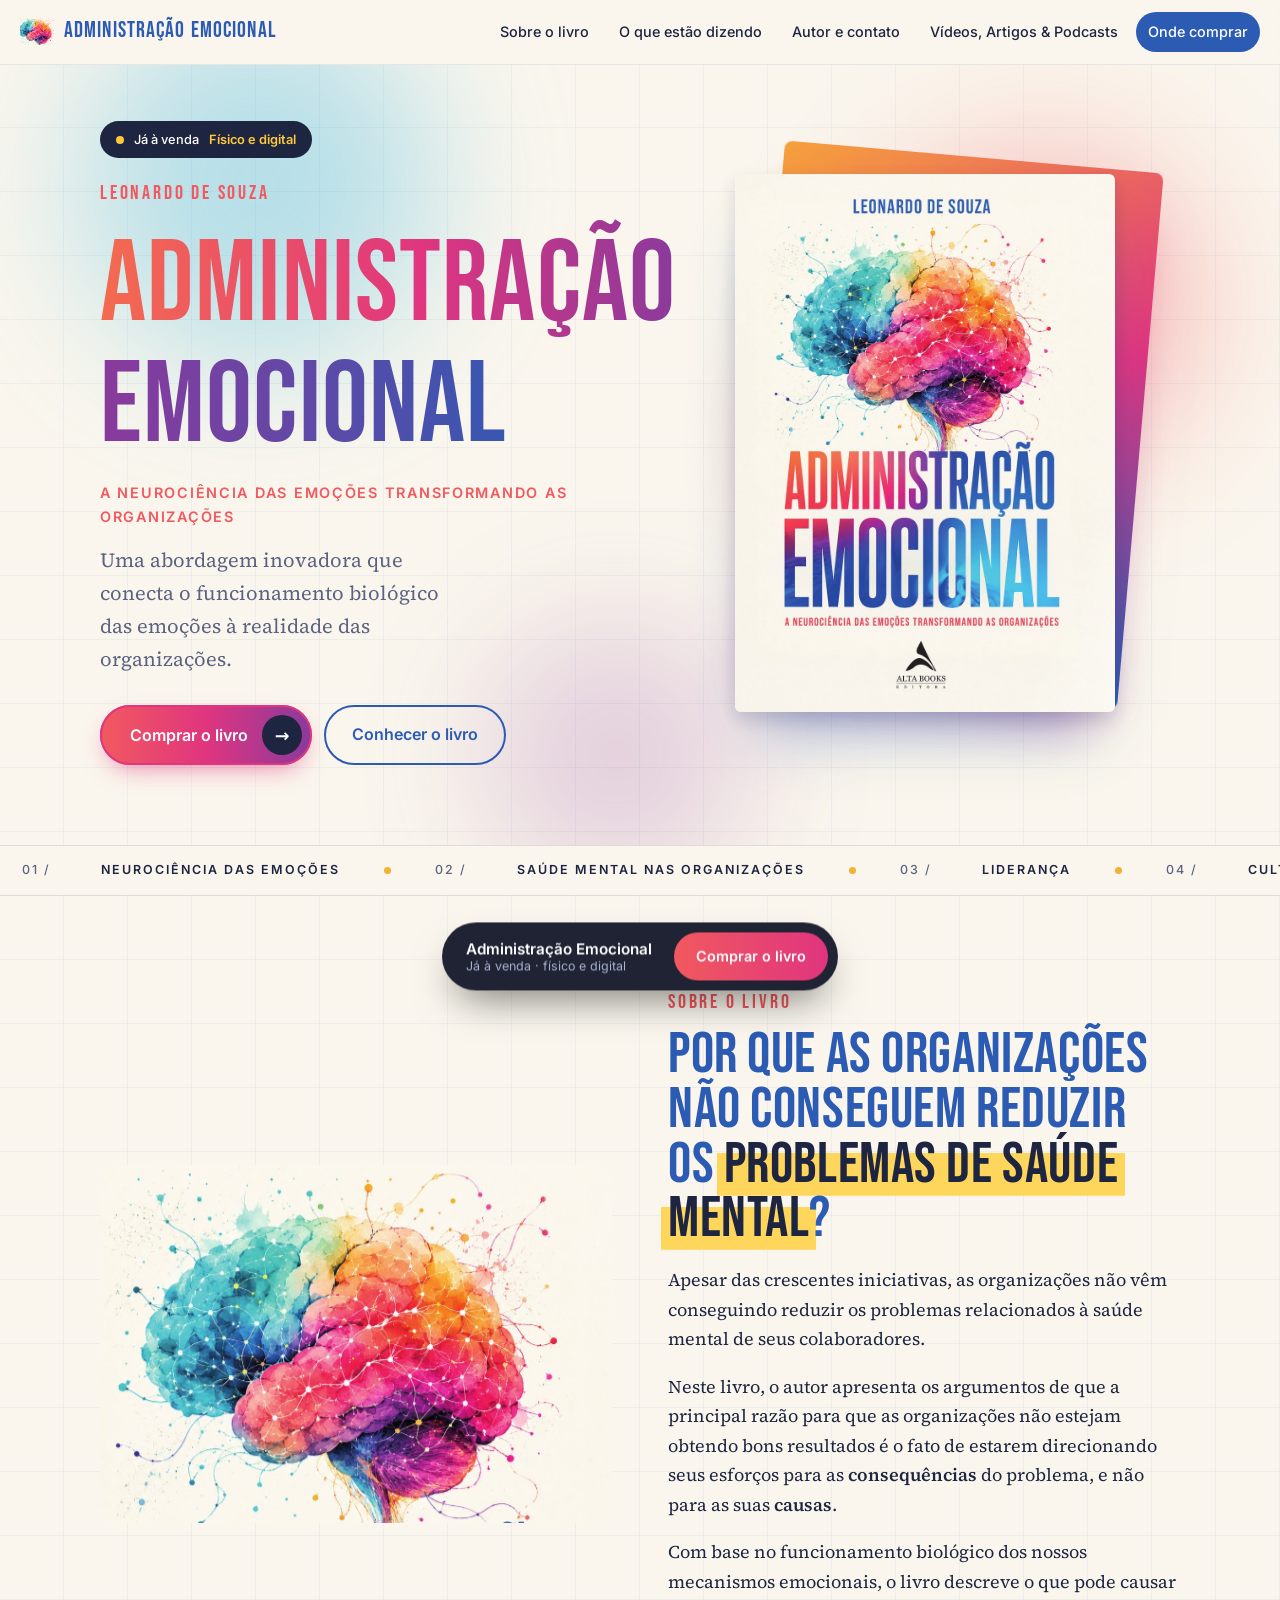
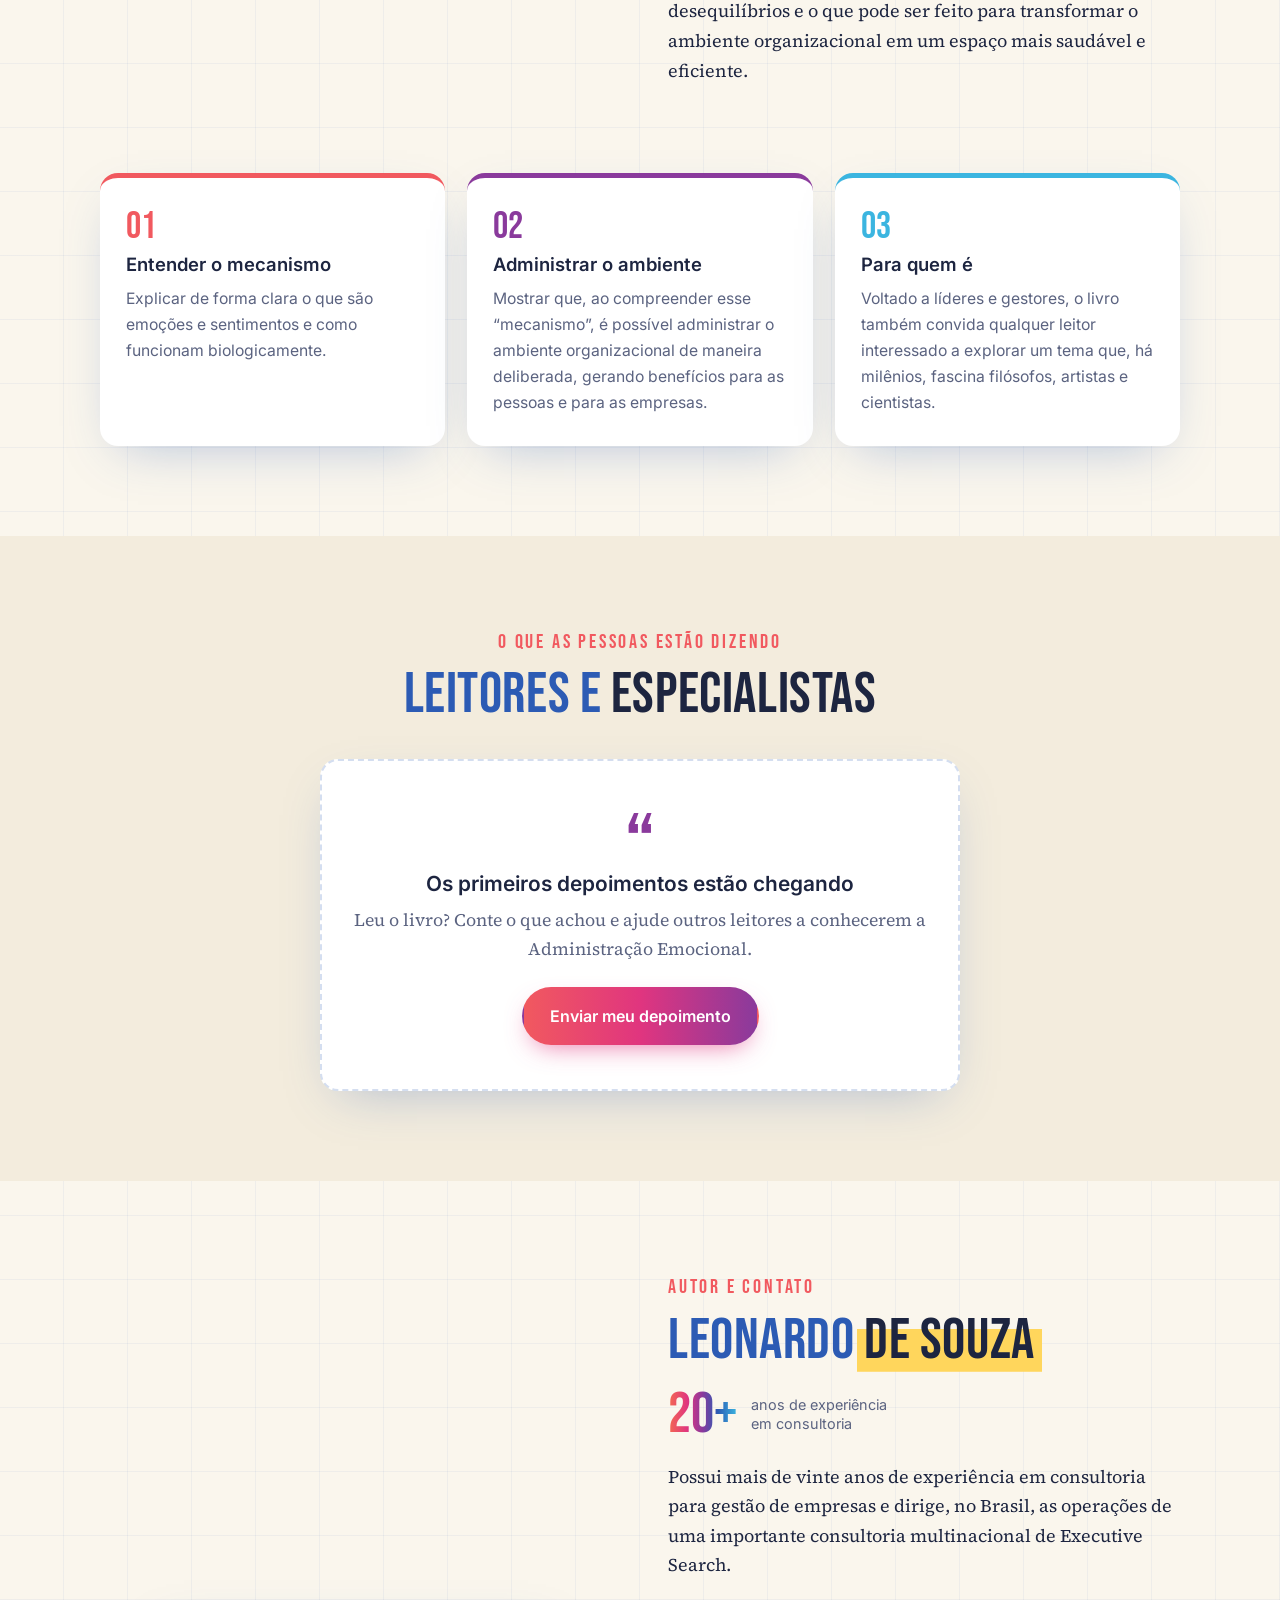
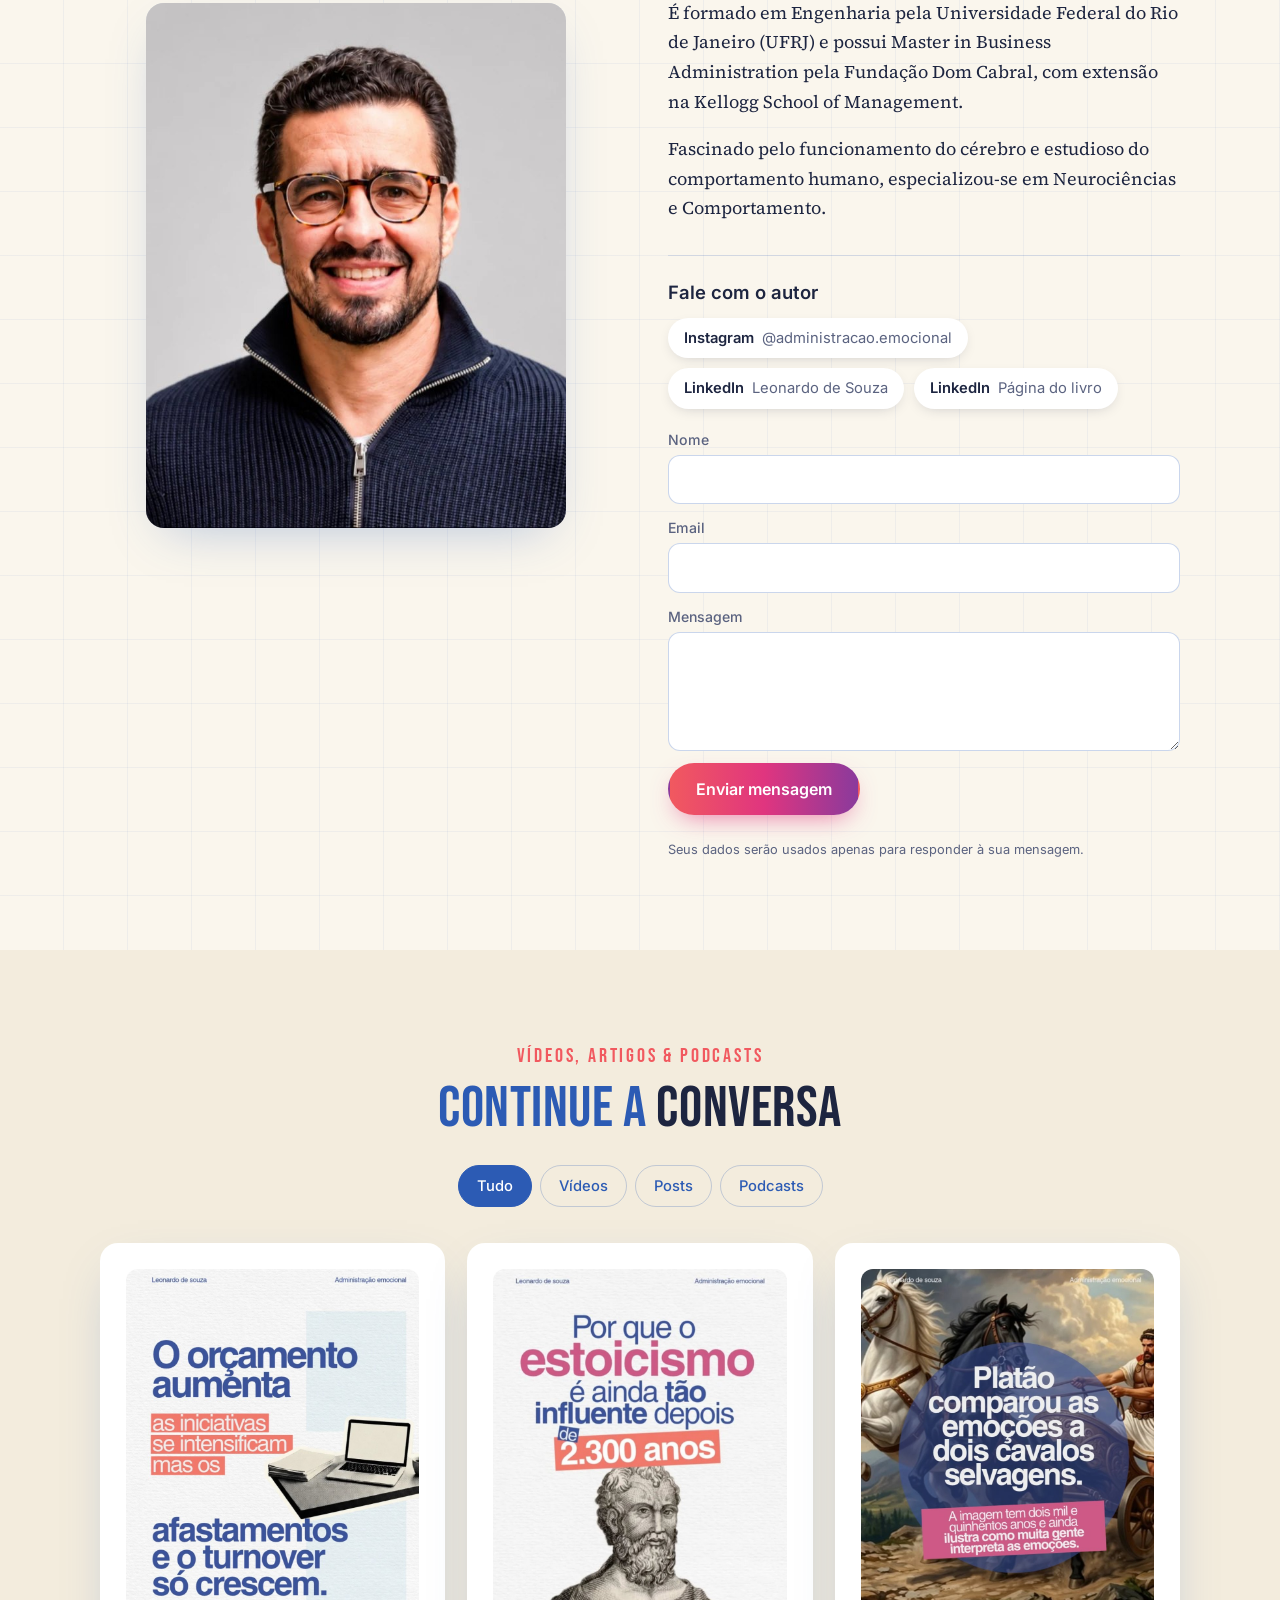
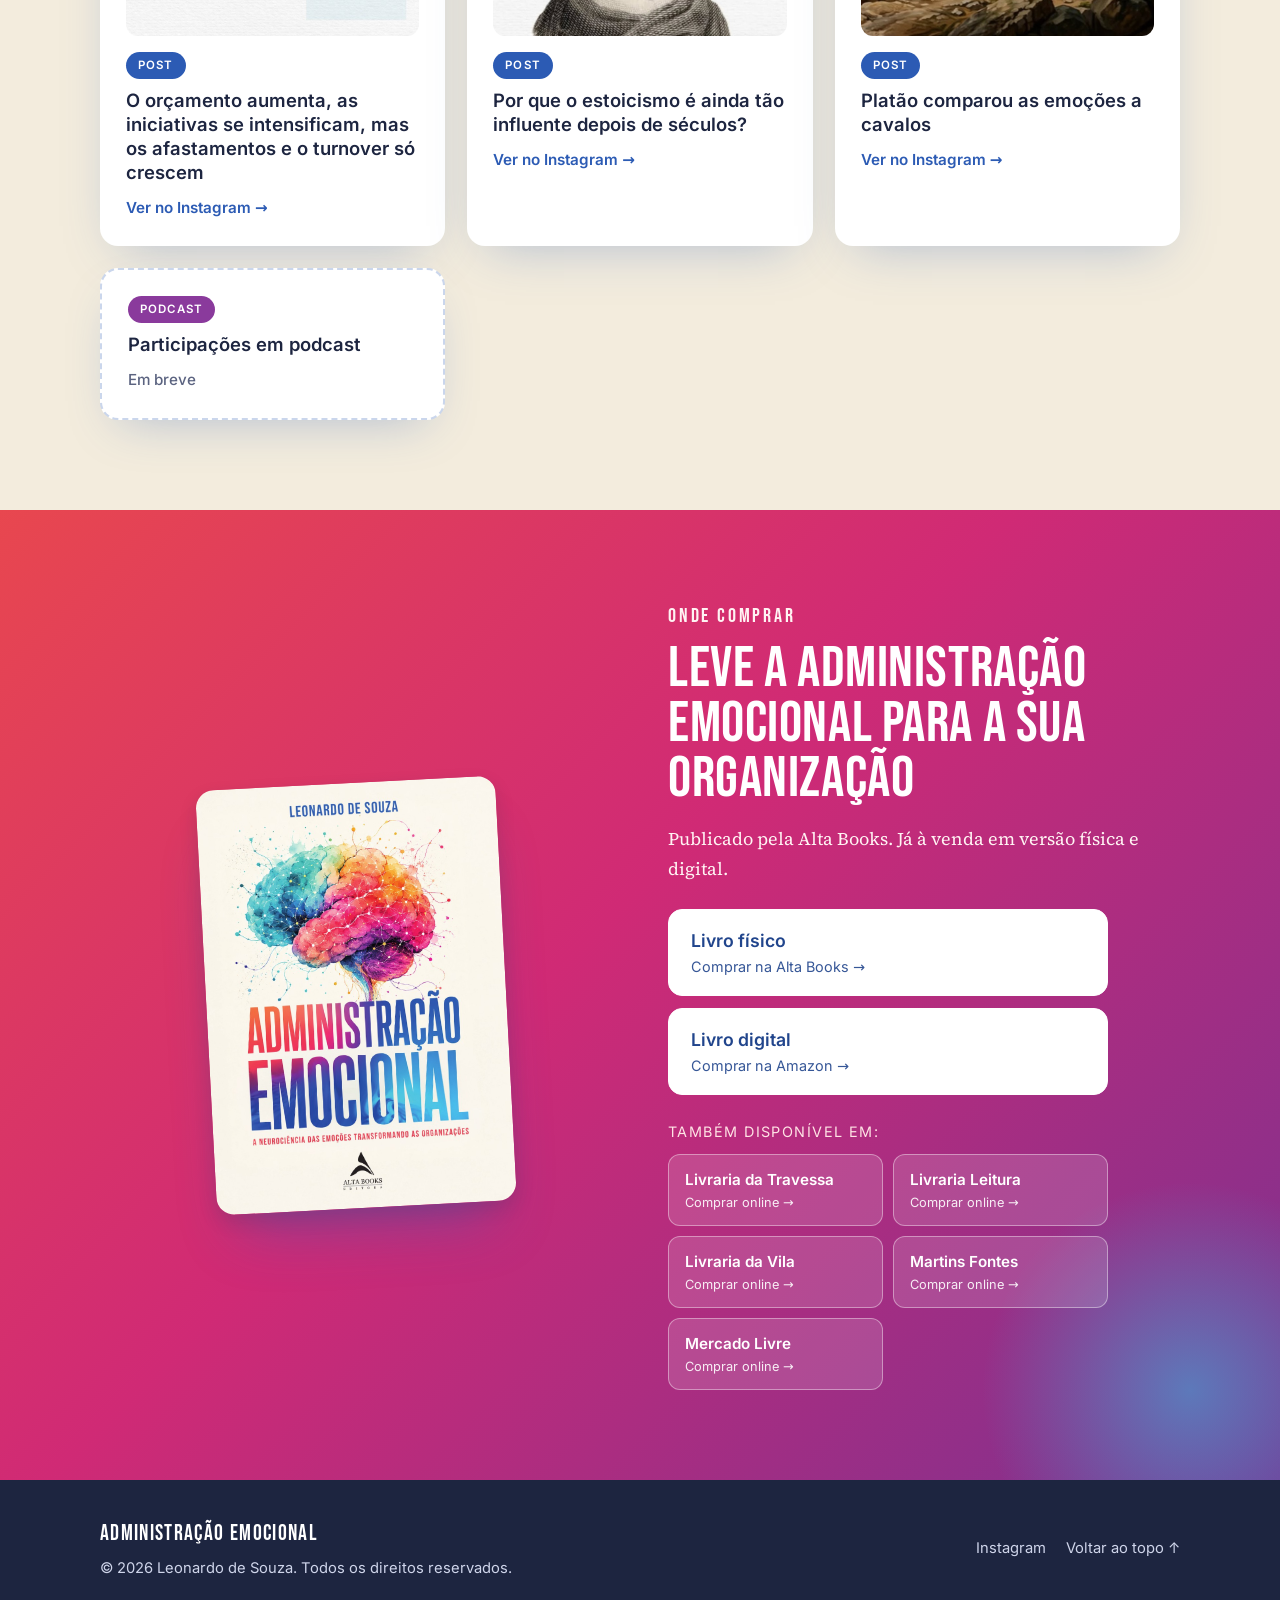
==== administracao-emocional/index.html @ 836d5db0 "Video captions on cards and in the player Co-Authored-By: Claude Sonnet 5.5 <noreply@anthropic.com> " ====
<!DOCTYPE html>
<html lang="pt-BR">
<head>
  <meta charset="utf-8">
  <meta name="viewport" content="width=device-width, initial-scale=1">
  <title>Administração Emocional — Leonardo de Souza</title>
  <meta name="description" content="Administração Emocional: a neurociência das emoções transformando as organizações. Livro de Leonardo de Souza, publicado pela Alta Books.">
  <meta property="og:title" content="Administração Emocional — Leonardo de Souza">
  <meta property="og:description" content="A neurociência das emoções transformando as organizações.">
  <meta property="og:image" content="assets/capa.jpg">
  <link rel="icon" href="assets/favicon.png">
  <link rel="preload" href="assets/fonts/BebasNeue-400.woff2" as="font" type="font/woff2" crossorigin>
  <link rel="stylesheet" href="css/fonts.css?v=17">
  <link rel="stylesheet" href="css/style.css?v=17">
</head>
<body>
<div class="progress" aria-hidden="true"></div>
<span id="topo" class="anchor-top" aria-hidden="true"></span>

<header class="topbar">
  <a class="brand" href="#topo" aria-label="Administração Emocional — início">
    <img src="assets/favicon.png" alt="" width="34" height="28">
    <span>Administração Emocional</span>
  </a>
  <button class="menu-btn" aria-label="Abrir menu" aria-expanded="false" aria-controls="menu">
    <span></span><span></span><span></span>
  </button>
  <nav id="menu" class="menu">
    <a href="#livro">Sobre o livro</a>
    <a href="#depoimentos">O que estão dizendo</a>
    <a href="#autor">Autor e contato</a>
    <a href="#midia">Vídeos, Artigos &amp; Podcasts</a>
    <a href="#comprar" class="btn-nav">Onde comprar</a>
  </nav>
</header>

<main>

  <!-- HERO -->
  <section class="hero">
    <div class="blobs" aria-hidden="true"><i></i><i></i><i></i></div>
    <div class="hero-text">
      <p class="badge rise" style="--d:0s"><i></i>Já à venda <b>Físico e digital</b></p>
      <p class="eyebrow rise" style="--d:.06s">Leonardo de Souza</p>
      <h1 class="rise" style="--d:.12s"><span class="grad">Administração</span> <span class="blue">Emocional</span></h1>
      <p class="subtitle rise" style="--d:.3s">A neurociência das emoções transformando as organizações</p>
      <p class="lead rise" style="--d:.42s">Uma abordagem inovadora que conecta o funcionamento biológico das emoções à realidade das organizações.</p>
      <div class="cta-row rise" style="--d:.54s">
        <a class="btn btn-primary btn-arrow" href="#comprar">Comprar o livro <span class="arr" aria-hidden="true">→</span></a>
        <a class="btn btn-ghost" href="#livro">Conhecer o livro</a>
      </div>
    </div>
    <div class="hero-art rise-book">
      <div class="tilt"><span class="glow" aria-hidden="true"></span><span class="card-back" aria-hidden="true"></span><img src="assets/capa.jpg" alt="Capa do livro Administração Emocional, de Leonardo de Souza" class="book" width="900" height="1274"><span class="shine" aria-hidden="true"></span></div>
    </div>
  </section>

  <!-- FAIXA ROLANTE -->
  <div class="marquee" aria-hidden="true"><div class="track"><span><b>01 /</b> Neurociência das emoções</span><span><b>02 /</b> Saúde mental nas organizações</span><span><b>03 /</b> Liderança</span><span><b>04 /</b> Cultura organizacional</span><span><b>05 /</b> Administração Emocional</span><span><b>01 /</b> Neurociência das emoções</span><span><b>02 /</b> Saúde mental nas organizações</span><span><b>03 /</b> Liderança</span><span><b>04 /</b> Cultura organizacional</span><span><b>05 /</b> Administração Emocional</span><span><b>01 /</b> Neurociência das emoções</span><span><b>02 /</b> Saúde mental nas organizações</span><span><b>03 /</b> Liderança</span><span><b>04 /</b> Cultura organizacional</span><span><b>05 /</b> Administração Emocional</span><span><b>01 /</b> Neurociência das emoções</span><span><b>02 /</b> Saúde mental nas organizações</span><span><b>03 /</b> Liderança</span><span><b>04 /</b> Cultura organizacional</span><span><b>05 /</b> Administração Emocional</span></div></div>

  <!-- SOBRE O LIVRO -->
  <section id="livro" class="section">
    <div class="wrap two-col">
      <div class="col-art reveal">
        <img src="assets/cerebro.jpg" alt="Ilustração de um cérebro em aquarela com conexões neurais" loading="lazy" width="1080" height="755">
      </div>
      <div class="col-text reveal">
        <p class="eyebrow">Sobre o livro</p>
        <h2>Por que as organizações não conseguem reduzir os <mark>problemas de saúde mental</mark>?</h2>
        <p>Apesar das crescentes iniciativas, as organizações não vêm conseguindo reduzir os problemas relacionados à saúde mental de seus colaboradores.</p>
        <p>Neste livro, o autor apresenta os argumentos de que a principal razão para que as organizações não estejam obtendo bons resultados é o fato de estarem direcionando seus esforços para as <strong>consequências</strong> do problema, e não para as suas <strong>causas</strong>.</p>
        <p>Com base no funcionamento biológico dos nossos mecanismos emocionais, o livro descreve o que pode causar desequilíbrios e o que pode ser feito para transformar o ambiente organizacional em um espaço mais saudável e eficiente.</p>
      </div>
    </div>

    <div class="wrap">
      <div class="pillars">
        <article class="pillar reveal">
          <span class="num">01</span>
          <h3>Entender o mecanismo</h3>
          <p>Explicar de forma clara o que são emoções e sentimentos e como funcionam biologicamente.</p>
        </article>
        <article class="pillar reveal">
          <span class="num">02</span>
          <h3>Administrar o ambiente</h3>
          <p>Mostrar que, ao compreender esse “mecanismo”, é possível administrar o ambiente organizacional de maneira deliberada, gerando benefícios para as pessoas e para as empresas.</p>
        </article>
        <article class="pillar reveal">
          <span class="num">03</span>
          <h3>Para quem é</h3>
          <p>Voltado a líderes e gestores, o livro também convida qualquer leitor interessado a explorar um tema que, há milênios, fascina filósofos, artistas e cientistas.</p>
        </article>
      </div>
    </div>
  </section>

  <!-- DEPOIMENTOS -->
  <section id="depoimentos" class="section section-tint">
    <div class="wrap">
      <p class="eyebrow center">O que as pessoas estão dizendo</p>
      <h2 class="center">Leitores e <mark>especialistas</mark></h2>
      <div class="soon-quote reveal">
        <span class="qmark" aria-hidden="true">“</span>
        <h3>Os primeiros depoimentos estão chegando</h3>
        <p>Leu o livro? Conte o que achou e ajude outros leitores a conhecerem a Administração Emocional.</p>
        <a class="btn btn-primary" href="#contato">Enviar meu depoimento</a>
      </div>
    </div>
  </section>

  <!-- AUTOR E CONTATO -->
  <section id="autor" class="section">
    <div class="wrap two-col author">
      <div class="col-art reveal">
        <div class="photo"><img src="assets/leonardo-de-souza.jpg" alt="Leonardo de Souza, autor do livro" loading="lazy" width="800" height="800"></div>
      </div>
      <div class="col-text reveal">
        <p class="eyebrow">Autor e contato</p>
        <h2>Leonardo <mark>de Souza</mark></h2>
        <div class="stat"><strong><span data-count="20">20</span>+</strong><span>anos de experiência em consultoria</span></div>
        <p>Possui mais de vinte anos de experiência em consultoria para gestão de empresas e dirige, no Brasil, as operações de uma importante consultoria multinacional de Executive Search.</p>
        <p>É formado em Engenharia pela Universidade Federal do Rio de Janeiro (UFRJ) e possui Master in Business Administration pela Fundação Dom Cabral, com extensão na Kellogg School of Management.</p>
        <p>Fascinado pelo funcionamento do cérebro e estudioso do comportamento humano, especializou-se em Neurociências e Comportamento.</p>

        <div class="contact">
          <h3>Fale com o autor</h3>
          <ul>
            <li><a href="https://www.instagram.com/administracao.emocional/" target="_blank" rel="noopener">Instagram <span>@administracao.emocional</span></a></li>
            <li><a href="https://www.linkedin.com/in/leonardod2/" target="_blank" rel="noopener">LinkedIn <span>Leonardo de Souza</span></a></li>
            <li><a href="https://www.linkedin.com/company/livro-administra%C3%A7%C3%A3o-emocional/" target="_blank" rel="noopener">LinkedIn <span>Página do livro</span></a></li>
          </ul>
          <form id="contato" class="form" action="enviar.php" method="post" novalidate>
            <label>Nome <input name="nome" type="text" autocomplete="name" maxlength="100" required></label>
            <label>Email <input name="email" type="email" autocomplete="email" maxlength="150" required></label>
            <label>Mensagem <textarea name="mensagem" rows="4" maxlength="3000" required></textarea></label>
            <div class="hp" aria-hidden="true"><label>Não preencha <input name="website" type="text" tabindex="-1" autocomplete="off"></label></div>
            <input type="hidden" name="t" value="">
            <button class="btn btn-primary" type="submit">Enviar mensagem</button>
            <p class="form-msg" role="status" aria-live="polite"></p>
            <p class="form-note">Seus dados serão usados apenas para responder à sua mensagem.</p>
          </form>
        </div>
      </div>
    </div>
  </section>

  <!-- VÍDEOS, ARTIGOS & PODCASTS -->
  <section id="midia" class="section section-tint">
    <div class="wrap">
      <p class="eyebrow center">Vídeos, Artigos &amp; Podcasts</p>
      <h2 class="center">Continue a <mark>conversa</mark></h2>

      <div class="tabs" role="group" aria-label="Filtrar conteúdo">
        <button aria-pressed="true" data-f="all">Tudo</button>
        <button aria-pressed="false" data-f="video">Vídeos</button>
        <button aria-pressed="false" data-f="post">Posts</button>
        <button aria-pressed="false" data-f="podcast">Podcasts</button>
      </div>

      <!-- Posts: troque o href de cada cartão pelo link do post (Instagram, ... > Copiar link) e inclua a imagem em assets/posts/ -->
      <!-- Vídeos: aparecem sozinhos quando assets/videos/video-N.mp4 existir no servidor -->
      <div class="cards">
        <button type="button" class="card vcard reveal" data-t="video" data-video="assets/videos/video-1.mp4" data-poster="assets/videos/video-1.jpg" hidden>
          <span class="thumb"><span class="play" aria-hidden="true"></span></span>
          <span class="tag tag-video">Vídeo</span>
          <h3>O que são emoções e sentimentos</h3>
          <span class="more">Assistir →</span>
        </button>
        <button type="button" class="card vcard reveal" data-t="video" data-video="assets/videos/video-2.mp4" data-poster="assets/videos/video-2.jpg" hidden>
          <span class="thumb"><span class="play" aria-hidden="true"></span></span>
          <span class="tag tag-video">Vídeo</span>
          <h3>Como esse livro pode mudar a saúde</h3>
          <span class="more">Assistir →</span>
        </button>
        <button type="button" class="card vcard reveal" data-t="video" data-video="assets/videos/video-3.mp4" data-poster="assets/videos/video-3.jpg" hidden>
          <span class="thumb"><span class="play" aria-hidden="true"></span></span>
          <span class="tag tag-video">Vídeo</span>
          <h3>3 ações de liderança que podem mudar o ambiente</h3>
          <span class="more">Assistir →</span>
        </button>
        <a class="card pcard reveal" data-t="post" href="https://www.instagram.com/p/DfhLMyHH04o/" target="_blank" rel="noopener">
          <span class="pthumb"><img src="assets/posts/orcamento.jpg" alt="Capa do post: O orçamento aumenta, as iniciativas se intensificam, mas os afastamentos e o turnover só crescem" loading="lazy" width="900" height="1148"></span>
          <span class="tag tag-artigo">Post</span>
          <h3>O orçamento aumenta, as iniciativas se intensificam, mas os afastamentos e o turnover só crescem</h3>
          <span class="more">Ver no Instagram →</span>
        </a>
        <a class="card pcard reveal" data-t="post" href="https://www.instagram.com/p/DfS6OZCAJkZ/" target="_blank" rel="noopener">
          <span class="pthumb"><img src="assets/posts/estoicismo.jpg" alt="Capa do post: Por que o estoicismo é ainda tão influente depois de 2.300 anos" loading="lazy" width="884" height="1092"></span>
          <span class="tag tag-artigo">Post</span>
          <h3>Por que o estoicismo é ainda tão influente depois de séculos?</h3>
          <span class="more">Ver no Instagram →</span>
        </a>
        <a class="card pcard reveal" data-t="post" href="https://www.instagram.com/p/DfVX0RhH1Lr/" target="_blank" rel="noopener">
          <span class="pthumb"><img src="assets/posts/platao.jpg" alt="Capa do post: Platão comparou as emoções a dois cavalos selvagens" loading="lazy" width="900" height="1148"></span>
          <span class="tag tag-artigo">Post</span>
          <h3>Platão comparou as emoções a cavalos</h3>
          <span class="more">Ver no Instagram →</span>
        </a>
        <div class="card reveal placeholder" data-t="podcast">
          <span class="tag tag-podcast">Podcast</span>
          <h3>Participações em podcast</h3>
          <span class="more muted">Em breve</span>
        </div>
      </div>
    </div>
  </section>

  <dialog id="player" class="player" aria-label="Reprodutor de vídeo">
    <button type="button" class="player-close" aria-label="Fechar vídeo">×</button>
    <video controls playsinline preload="none"></video>
    <p class="player-title" id="player-title"></p>
  </dialog>

  <!-- ONDE COMPRAR -->
  <section id="comprar" class="section buy">
    <div class="wrap two-col">
      <div class="col-art reveal">
        <img src="assets/capa.jpg" alt="Capa do livro Administração Emocional" class="book small" loading="lazy" width="900" height="1274">
      </div>
      <div class="col-text reveal">
        <p class="eyebrow light">Onde comprar</p>
        <h2>Leve a Administração Emocional para a sua organização</h2>
        <p>Publicado pela Alta Books. Já à venda em versão física e digital.</p>
        <ul class="stores">
          <li><a class="store primary" href="https://altabooks.com.br/produto/administracao-emocional/" target="_blank" rel="noopener"><strong>Livro físico</strong><span>Comprar na Alta Books →</span></a></li>
          <li><a class="store primary" href="https://www.amazon.com.br/dp/8550830410" target="_blank" rel="noopener"><strong>Livro digital</strong><span>Comprar na Amazon →</span></a></li>
        </ul>
        
        <p class="more-stores" data-more hidden>Também disponível em:</p>
        <ul class="stores small" data-more hidden>
          <li hidden data-pendente><a class="store" href="https://www.travessa.com.br/administracao-emocional-a-neurociencia-das-emocoes-transformando-as-organizacoes/artigo/4777101d-02e2-4151-b4bc-19608dfacd3c" target="_blank" rel="noopener"><strong>Livraria da Travessa</strong><span>Comprar online →</span></a></li>
          <li hidden data-pendente><a class="store" href="https://leitura.com.br/produto/administracao-emocional-leonardo-de-souza-9788550830414" target="_blank" rel="noopener"><strong>Livraria Leitura</strong><span>Comprar online →</span></a></li>
          <li hidden data-pendente><a class="store" href="https://www.livrariadavila.com.br/970922-administracao-emocional-a-neurociencia/p" target="_blank" rel="noopener"><strong>Livraria da Vila</strong><span>Comprar online →</span></a></li>
          <li hidden data-pendente><a class="store" href="https://www.martinsfontespaulista.com.br/administracao-emocional-1218841/p" target="_blank" rel="noopener"><strong>Martins Fontes</strong><span>Comprar online →</span></a></li>
          <li hidden data-pendente><a class="store" href="https://www.mercadolivre.com.br/administracao-emocional-souza-leonardo-de-editora-alta-books-capa-mole/p/MLB79083527" target="_blank" rel="noopener"><strong>Mercado Livre</strong><span>Comprar online →</span></a></li>
        </ul>
      </div>
    </div>
  </section>
</main>

<footer class="footer">
  <div class="wrap foot">
    <div>
      <strong>Administração Emocional</strong>
      <p>© <span id="ano">2026</span> Leonardo de Souza. Todos os direitos reservados.</p>
    </div>
    <div class="foot-links">
      <a href="https://www.instagram.com/administracao.emocional/" target="_blank" rel="noopener">Instagram</a>
      <a href="#topo">Voltar ao topo ↑</a>
    </div>
  </div>
</footer>

<div class="dock" role="complementary" aria-label="Comprar o livro"><div class="dock-txt"><strong>Administração Emocional</strong><span>Já à venda · físico e digital</span></div><a href="#comprar">Comprar o livro</a></div>

<script src="js/main.js?v=17" defer></script>
</body>
</html>
---- administracao-emocional/css/fonts.css ----
/* Fontes hospedadas localmente (subset latin) — sem requisições ao Google */
@font-face {
  font-family: 'Bebas Neue';
  font-style: normal;
  font-weight: 400;
  font-display: swap;
  src: url(../assets/fonts/BebasNeue-400.woff2) format('woff2');
  unicode-range: U+0000-00FF, U+0131, U+0152-0153, U+02BB-02BC, U+02C6, U+02DA, U+02DC, U+0304, U+0308, U+0329, U+2000-206F, U+20AC, U+2122, U+2191, U+2193, U+2212, U+2215, U+FEFF, U+FFFD;
}
@font-face {
  font-family: 'Inter';
  font-style: normal;
  font-weight: 400;
  font-display: swap;
  src: url(../assets/fonts/Inter-400.woff2) format('woff2');
  unicode-range: U+0000-00FF, U+0131, U+0152-0153, U+02BB-02BC, U+02C6, U+02DA, U+02DC, U+0304, U+0308, U+0329, U+2000-206F, U+20AC, U+2122, U+2191, U+2193, U+2212, U+2215, U+FEFF, U+FFFD;
}
@font-face {
  font-family: 'Inter';
  font-style: normal;
  font-weight: 500;
  font-display: swap;
  src: url(../assets/fonts/Inter-500.woff2) format('woff2');
  unicode-range: U+0000-00FF, U+0131, U+0152-0153, U+02BB-02BC, U+02C6, U+02DA, U+02DC, U+0304, U+0308, U+0329, U+2000-206F, U+20AC, U+2122, U+2191, U+2193, U+2212, U+2215, U+FEFF, U+FFFD;
}
@font-face {
  font-family: 'Inter';
  font-style: normal;
  font-weight: 600;
  font-display: swap;
  src: url(../assets/fonts/Inter-600.woff2) format('woff2');
  unicode-range: U+0000-00FF, U+0131, U+0152-0153, U+02BB-02BC, U+02C6, U+02DA, U+02DC, U+0304, U+0308, U+0329, U+2000-206F, U+20AC, U+2122, U+2191, U+2193, U+2212, U+2215, U+FEFF, U+FFFD;
}
@font-face {
  font-family: 'Source Serif 4';
  font-style: italic;
  font-weight: 400;
  font-display: swap;
  src: url(../assets/fonts/SourceSerif4-400-italic.woff2) format('woff2');
  unicode-range: U+0000-00FF, U+0131, U+0152-0153, U+02BB-02BC, U+02C6, U+02DA, U+02DC, U+0304, U+0308, U+0329, U+2000-206F, U+20AC, U+2122, U+2191, U+2193, U+2212, U+2215, U+FEFF, U+FFFD;
}
@font-face {
  font-family: 'Source Serif 4';
  font-style: normal;
  font-weight: 400;
  font-display: swap;
  src: url(../assets/fonts/SourceSerif4-400.woff2) format('woff2');
  unicode-range: U+0000-00FF, U+0131, U+0152-0153, U+02BB-02BC, U+02C6, U+02DA, U+02DC, U+0304, U+0308, U+0329, U+2000-206F, U+20AC, U+2122, U+2191, U+2193, U+2212, U+2215, U+FEFF, U+FFFD;
}
@font-face {
  font-family: 'Source Serif 4';
  font-style: normal;
  font-weight: 600;
  font-display: swap;
  src: url(../assets/fonts/SourceSerif4-600.woff2) format('woff2');
  unicode-range: U+0000-00FF, U+0131, U+0152-0153, U+02BB-02BC, U+02C6, U+02DA, U+02DC, U+0304, U+0308, U+0329, U+2000-206F, U+20AC, U+2122, U+2191, U+2193, U+2212, U+2215, U+FEFF, U+FFFD;
}
---- administracao-emocional/css/style.css ----
/* Identidade visual extraída da capa: fundo creme, azul do título,
   gradiente coral → magenta → roxo → azul → ciano, tipografia condensada. */
:root{
  --cream:#faf6ed;
  --cream-2:#f3ecdd;
  --ink:#1d2540;
  --muted:#5b6380;
  --blue:#2c5bb4;
  --blue-d:#21458c;
  --cyan:#3bb5e0;
  --coral:#f1595f;
  --magenta:#e0357f;
  --purple:#8a3a9c;
  --grad:linear-gradient(90deg,#f46b4f 0%,#e0357f 28%,#8a3a9c 50%,#2c5bb4 72%,#3bb5e0 100%);
  --display:"Bebas Neue","Oswald",Impact,sans-serif;
  --sans:"Inter",system-ui,-apple-system,"Segoe UI",Roboto,sans-serif;
  --serif:"Source Serif 4",Georgia,serif;
  --radius:18px;
  --shadow:0 18px 50px -20px rgba(44,91,180,.35);
}
*{box-sizing:border-box}
html{overflow-x:clip;scroll-behavior:smooth;scroll-padding-top:76px}
body{overflow-x:clip;margin:0;background:var(--cream);color:var(--ink);font-family:var(--sans);font-size:17px;line-height:1.65;-webkit-font-smoothing:antialiased}
img{max-width:100%;height:auto;display:block}
a{color:inherit}
.wrap{max-width:1120px;margin:0 auto;padding:0 20px}
.center{text-align:center}

/* Tipografia */
h1,h2,h3{margin:0;font-weight:400}
h1,h2{font-family:var(--display);letter-spacing:.01em;line-height:.95;text-transform:uppercase}
h1{font-size:clamp(3.4rem,10vw,7.2rem)}
h2{font-size:clamp(2.2rem,5vw,3.6rem);color:var(--blue);margin-bottom:1.1rem}
h3{font-family:var(--sans);font-weight:600;font-size:1.15rem;line-height:1.3}
.grad{background:var(--grad);-webkit-background-clip:text;background-clip:text;color:transparent;background-size:200% 100%}
h1 .grad,h1 .blue{display:block;padding-top:.14em;margin-top:-.04em}
h1 .blue{background:linear-gradient(90deg,#8a3a9c,#2c5bb4 40%,#3bb5e0);-webkit-background-clip:text;background-clip:text;color:transparent}
.eyebrow{font-family:var(--display);font-size:1.25rem;letter-spacing:.14em;text-transform:uppercase;color:var(--coral);margin:0 0 .6rem}
.eyebrow.light{color:#ffe3e5}
.subtitle{font-weight:600;letter-spacing:.12em;text-transform:uppercase;color:var(--coral);font-size:.9rem;margin:1.2rem 0 1rem}
.lead{font-family:var(--serif);font-size:1.25rem;color:var(--muted);max-width:34ch;margin:0}
.col-text p{font-family:var(--serif);font-size:1.12rem}
.col-text p.eyebrow{font-family:var(--display);font-size:1.25rem}
.note{color:var(--muted);font-size:.85rem;margin-top:1.6rem}

/* Topbar */
.topbar{position:sticky;top:0;z-index:50;display:flex;align-items:center;justify-content:space-between;padding:12px 20px;background:rgba(250,246,237,.9);backdrop-filter:blur(10px);border-bottom:1px solid rgba(44,91,180,.1)}
.brand{display:flex;align-items:center;gap:10px;text-decoration:none;font-family:var(--display);font-size:1.4rem;letter-spacing:.05em;color:var(--blue);text-transform:uppercase}
.menu{display:flex;gap:6px;align-items:center}
.menu a{text-decoration:none;font-size:.9rem;font-weight:500;padding:8px 12px;border-radius:999px;color:var(--ink);transition:.2s}
.menu a:hover{background:rgba(44,91,180,.08)}
.menu .btn-nav{background:var(--blue);color:#fff}
.menu .btn-nav:hover{background:var(--blue-d)}
.menu-btn{display:none;background:none;border:0;padding:8px;cursor:pointer}
.menu-btn span{display:block;width:24px;height:2px;background:var(--blue);margin:5px 0;transition:.25s}

/* Botões */
.btn{display:inline-block;text-decoration:none;font-weight:600;padding:14px 26px;border-radius:999px;border:2px solid transparent;cursor:pointer;font-family:var(--sans);font-size:1rem;transition:.2s}
.btn-primary{background:linear-gradient(90deg,var(--coral),var(--magenta) 50%,var(--purple));color:#fff;box-shadow:0 10px 26px -10px rgba(224,53,127,.7)}
.btn-primary:hover{transform:translateY(-2px);filter:brightness(1.05)}
.btn-ghost{border-color:var(--blue);color:var(--blue)}
.btn-ghost:hover{background:var(--blue);color:#fff}
.cta-row{display:flex;flex-wrap:wrap;gap:12px;margin-top:1.8rem}
:focus-visible{outline:3px solid var(--cyan);outline-offset:3px}

/* Hero */
.hero{max-width:1120px;margin:0 auto;padding:56px 20px 80px;display:grid;grid-template-columns:1.1fr .9fr;gap:40px;align-items:center}
.hero-art{display:flex;justify-content:center}
.book{border-radius:6px;box-shadow:0 40px 60px -25px rgba(44,91,180,.45),0 8px 18px rgba(29,37,64,.15);transform:rotate(2.5deg);transition:transform .4s;max-width:380px;width:100%}
.book:hover{transform:rotate(0) scale(1.02)}
.book.small{max-width:300px;transform:rotate(-3deg);margin:0 auto}

/* Seções */
.section{padding:90px 0}
.section-tint{background:var(--cream-2)}
.two-col{display:grid;grid-template-columns:1fr 1fr;gap:56px;align-items:center}
.col-art img{border-radius:var(--radius)}
.pillars{display:grid;grid-template-columns:repeat(3,1fr);gap:22px;margin-top:70px}
.pillar{background:#fff;border-radius:var(--radius);padding:30px 26px;box-shadow:var(--shadow);border-top:5px solid var(--coral)}
.pillar:nth-child(2){border-top-color:var(--purple)}
.pillar:nth-child(3){border-top-color:var(--cyan)}
.pillar .num{font-family:var(--display);font-size:2.4rem;color:var(--coral);line-height:1}
.pillar:nth-child(2) .num{color:var(--purple)}
.pillar:nth-child(3) .num{color:var(--cyan)}
.pillar h3{margin:.4rem 0 .6rem}
.pillar p{margin:0;color:var(--muted);font-size:.98rem}

/* Depoimentos */
.quotes{display:grid;grid-template-columns:repeat(3,1fr);gap:22px;margin-top:40px}
.quote{margin:0;background:#fff;border-radius:var(--radius);padding:32px 28px;box-shadow:var(--shadow)}
.quote::before{content:"“";font-family:var(--display);font-size:6rem;line-height:.8;background:var(--grad);-webkit-background-clip:text;background-clip:text;color:transparent;display:block;height:44px}
.quote blockquote{margin:0 0 20px;font-family:var(--serif);font-style:italic;font-size:1.1rem}
.quote figcaption strong{display:block}
.quote figcaption span{color:var(--muted);font-size:.9rem}
.placeholder{border:2px dashed rgba(44,91,180,.25);box-shadow:none}

/* Autor */
.photo{aspect-ratio:4/5;border-radius:var(--radius);background:var(--grad);display:grid;place-items:center;position:relative;overflow:hidden;max-width:420px;margin:0 auto;box-shadow:var(--shadow)}
.photo span{font-family:var(--display);font-size:7rem;color:rgba(255,255,255,.9);letter-spacing:.05em}
.photo img{position:absolute;inset:0;width:100%;height:100%;object-fit:cover;border-radius:0}
.contact{margin-top:2rem;padding-top:1.6rem;border-top:1px solid rgba(44,91,180,.15)}
.contact ul{list-style:none;padding:0;margin:.8rem 0 1.2rem;display:flex;flex-wrap:wrap;gap:10px}
.contact li a{display:inline-flex;gap:8px;padding:8px 16px;border-radius:999px;background:#fff;text-decoration:none;font-weight:600;font-size:.92rem;box-shadow:0 4px 14px -6px rgba(29,37,64,.25)}
.contact li a span{color:var(--muted);font-weight:400}
.contact li a:hover{color:var(--blue)}
.form{display:grid;gap:12px}
.form label{display:grid;gap:4px;font-size:.88rem;font-weight:500;color:var(--muted)}
.form input,.form textarea{font:inherit;color:var(--ink);padding:12px 14px;border:1.5px solid rgba(44,91,180,.25);border-radius:12px;background:#fff}
.form input:focus,.form textarea:focus{outline:none;border-color:var(--blue);box-shadow:0 0 0 3px rgba(59,181,224,.3)}
.form button{justify-self:start}
.col-text .form-msg{margin:0;font-family:var(--sans);font-size:.92rem}
.form-msg.err{color:#c4263c}.form-msg.ok{color:#1e8a5a}

/* Mídia */
.tabs{display:flex;justify-content:center;flex-wrap:wrap;gap:8px;margin:28px 0 36px}
.tabs button{font:inherit;font-weight:500;font-size:.92rem;padding:8px 18px;border-radius:999px;border:1.5px solid rgba(44,91,180,.25);background:transparent;color:var(--blue);cursor:pointer;transition:.2s}
.tabs button[aria-pressed=true]{background:var(--blue);border-color:var(--blue);color:#fff}
.cards{display:grid;grid-template-columns:repeat(3,1fr);gap:22px}
.card{display:flex;flex-direction:column;gap:10px;background:#fff;border-radius:var(--radius);padding:26px;text-decoration:none;box-shadow:var(--shadow);transition:transform .25s}
a.card:hover{transform:translateY(-5px)}
.card p{margin:0;color:var(--muted);font-size:.96rem;flex:1}
.card.hide{display:none}
.tag{align-self:flex-start;font-size:.72rem;font-weight:600;letter-spacing:.1em;text-transform:uppercase;padding:4px 12px;border-radius:999px;color:#fff}
.tag-video{background:#d93f4a}.tag-artigo{background:var(--blue)}.tag-podcast{background:var(--purple)}
.more{font-weight:600;color:var(--blue);font-size:.95rem}.more.muted{color:var(--muted);font-weight:500}

/* Comprar */
.buy{background:linear-gradient(135deg,#e8474f 0%,#d02a75 45%,#7a3190 100%);color:#fff;position:relative;overflow:hidden}
.buy::after{content:"";position:absolute;right:-120px;bottom:-120px;width:420px;height:420px;border-radius:50%;background:radial-gradient(circle,rgba(59,181,224,.55),transparent 70%)}
.buy .wrap{position:relative;z-index:1}
.buy h2{color:#fff}
.buy .col-text p{color:#fff3f3}
.stores{list-style:none;padding:0;margin:1.6rem 0 0;display:grid;gap:12px;max-width:440px}
.store{display:flex;flex-direction:column;padding:16px 22px;border-radius:14px;text-decoration:none;background:rgba(255,255,255,.14);border:1.5px solid rgba(255,255,255,.4);transition:.2s}
.store strong{font-size:1.1rem}.store span{font-size:.9rem;opacity:.9}
.store.primary{background:#fff;color:var(--blue-d);border-color:#fff}
.store.primary:hover{transform:translateY(-2px);box-shadow:0 14px 30px -12px rgba(0,0,0,.4)}
.store.soon{border-style:dashed}

/* Rodapé */
.footer{background:var(--ink);color:#cfd5ea;padding:36px 0;font-size:.92rem}
.footer strong{font-family:var(--display);font-size:1.4rem;letter-spacing:.06em;color:#fff;text-transform:uppercase;font-weight:400}
.footer p{margin:.2rem 0 0}
.foot{display:flex;justify-content:space-between;flex-wrap:wrap;gap:20px;align-items:center}
.foot-links{display:flex;gap:20px}
.foot-links a{text-decoration:none}.foot-links a:hover{color:#fff}

/* Animação de entrada */
.js .reveal{opacity:0;transform:translateY(22px);transition:opacity .7s,transform .7s}
.js .reveal.in{opacity:1;transform:none}

/* Responsivo */
@media (max-width:880px){
  .hero,.two-col{grid-template-columns:1fr;gap:36px}
  .hero{padding-top:36px}
  .hero-art{order:-1}.book{max-width:240px}
  .pillars,.quotes,.cards{grid-template-columns:1fr}
  .section{padding:64px 0}
  .menu-btn{display:block}
  .menu{position:absolute;top:100%;left:0;right:0;flex-direction:column;align-items:stretch;background:var(--cream);padding:12px 20px 20px;border-bottom:1px solid rgba(44,91,180,.15);display:none}
  .menu.open{display:flex}
  .menu a{padding:12px 14px}
  .menu-btn[aria-expanded=true] span:nth-child(1){transform:translateY(7px) rotate(45deg)}
  .menu-btn[aria-expanded=true] span:nth-child(2){opacity:0}
  .menu-btn[aria-expanded=true] span:nth-child(3){transform:translateY(-7px) rotate(-45deg)}
  .brand{font-size:1.2rem}
}
@media (prefers-reduced-motion:reduce){
  html{scroll-behavior:auto}.js .reveal{opacity:1;transform:none;transition:none}.book{transition:none}
}

/* ===== Animações ===== */
.progress{position:fixed;top:0;left:0;height:3px;width:100%;transform:scaleX(0);transform-origin:0 50%;background:var(--grad);z-index:100}

/* Entrada do hero */
.js .rise{opacity:0;transform:translateY(26px);animation:rise .9s cubic-bezier(.2,.7,.2,1) forwards;animation-delay:var(--d,0s)}
.js .rise-book{opacity:0;transform:translateY(40px) scale(.94);animation:rise .1s forwards;animation:riseBook 1.1s cubic-bezier(.2,.7,.2,1) .25s forwards}
@keyframes rise{to{opacity:1;transform:none}}
@keyframes riseBook{to{opacity:1;transform:none}}

/* Brilho do gradiente no título */
.grad,h1 .blue{background-size:200% 100%;animation:sweep 7s ease-in-out infinite alternate}
@keyframes sweep{from{background-position:0 0}to{background-position:100% 0}}

/* Blobs de fundo */
.hero{position:relative;isolation:isolate}
.blobs{position:absolute;top:0;bottom:0;left:50%;width:100vw;margin-left:-50vw;z-index:-1;pointer-events:none;overflow:hidden}
.blobs i{position:absolute;border-radius:50%;filter:blur(70px);opacity:.35;animation:float 14s ease-in-out infinite alternate}
.blobs i:nth-child(1){width:360px;height:360px;background:#3bb5e0;top:-60px;left:6%}
.blobs i:nth-child(2){width:320px;height:320px;background:#f1595f;right:6%;top:80px;animation-delay:-4s}
.blobs i:nth-child(3){width:260px;height:260px;background:#8a3a9c;bottom:-40px;left:38%;animation-delay:-8s;opacity:.22}
@keyframes float{from{transform:translate(0,0) scale(1)}to{transform:translate(40px,30px) scale(1.15)}}

/* Livro: flutua + tilt 3D */
.hero-art{perspective:1000px}
.tilt{position:relative;transform-style:preserve-3d;animation:bob 6s ease-in-out infinite;transition:transform .15s}
@keyframes bob{50%{translate:0 -12px}}
.tilt .book{transform:none}
.tilt .shine{position:absolute;inset:0;border-radius:6px;pointer-events:none;background:linear-gradient(115deg,transparent 35%,rgba(255,255,255,.55) 50%,transparent 65%);background-size:250% 100%;background-position:150% 0;animation:shine 5s ease-in-out 1.6s infinite}
@keyframes shine{0%{background-position:150% 0}45%,100%{background-position:-50% 0}}
.book.small{transform:rotate(-3deg)}

/* Faixa rolante */
.marquee{overflow:hidden;background:var(--ink);color:#fff;padding:16px 0;transform:rotate(-1deg);margin:0 -10px;position:relative;z-index:2}
.marquee .track{display:flex;width:max-content;animation:scroll 32s linear infinite}
.marquee span{font-family:var(--display);font-size:1.5rem;letter-spacing:.12em;text-transform:uppercase;padding:0 28px;white-space:nowrap;display:flex;align-items:center;gap:56px}
.marquee span::after{content:"✦";background:var(--grad);-webkit-background-clip:text;background-clip:text;color:transparent}
@keyframes scroll{to{transform:translateX(-25%)}}
.marquee:hover .track{animation-play-state:paused}

/* Reveal escalonado e variações */
.js .reveal{transition-delay:var(--rd,0s)}
.js .col-art.reveal{transform:translateX(-40px)}
.js .col-text.reveal{transform:translateX(40px)}
.js .col-art.reveal.in,.js .col-text.reveal.in{transform:none}
.cards .card:nth-child(3n+2),.pillars .pillar:nth-child(2),.quotes .quote:nth-child(2){--rd:.12s}
.cards .card:nth-child(3n),.pillars .pillar:nth-child(3),.quotes .quote:nth-child(3){--rd:.24s}
.pillar{transition:transform .3s,box-shadow .3s}
.pillar:hover,.quote:hover{transform:translateY(-8px)!important;box-shadow:0 28px 60px -22px rgba(44,91,180,.45)}
.col-art img{transition:transform .2s}

/* Contador */
.stat{display:flex;align-items:center;gap:14px;margin:0 0 1rem}
.stat strong{font-family:var(--display);font-weight:400;font-size:3.6rem;line-height:1;background:var(--grad);-webkit-background-clip:text;background-clip:text;color:transparent}
.stat>span{font-size:.9rem;color:var(--muted);max-width:16ch;line-height:1.3}

/* CTA pulsante */
.btn-primary{position:relative}
.cta-row .btn-primary::after{content:"";position:absolute;inset:-2px;border-radius:inherit;border:2px solid var(--magenta);animation:pulse 2.4s ease-out infinite;pointer-events:none}
@keyframes pulse{0%{opacity:.7;transform:scale(1)}100%{opacity:0;transform:scale(1.25)}}

/* Botão fixo (celular) */
@media (max-width:880px){
  .sticky-cta{display:block;position:fixed;left:16px;right:16px;bottom:16px;z-index:60;text-align:center;text-decoration:none;color:#fff;font-weight:600;padding:15px;border-radius:999px;background:linear-gradient(90deg,var(--coral),var(--magenta) 50%,var(--purple));box-shadow:0 14px 30px -10px rgba(224,53,127,.8);transform:translateY(140%);transition:transform .4s}
  .sticky-cta.show{transform:none}
  .footer{padding-bottom:90px}
  .marquee span{font-size:1.2rem}
}

@media (prefers-reduced-motion:reduce){
  .js .rise,.js .rise-book{opacity:1;transform:none;animation:none}
  .blobs i,.tilt,.shine,.marquee .track,.grad,h1 .blue,.cta-row .btn-primary::after{animation:none}
  .js .col-art.reveal,.js .col-text.reveal{transform:none}
}

/* ===== Estilo inspirado na referência ===== */
body{background-image:linear-gradient(rgba(44,91,180,.055) 1px,transparent 1px),linear-gradient(90deg,rgba(44,91,180,.055) 1px,transparent 1px);background-size:64px 64px;background-position:-1px -1px}

/* Selo */
.badge{display:inline-flex;align-items:center;gap:10px;margin:0 0 1.2rem;padding:8px 16px;border-radius:999px;background:var(--ink);color:#fff;font-size:.8rem;font-weight:500}
.badge i{width:8px;height:8px;border-radius:50%;background:#ffc93c;box-shadow:0 0 0 0 rgba(255,201,60,.7);animation:ping 2s infinite}
.badge b{color:#ffc93c;font-weight:600}
@keyframes ping{70%{box-shadow:0 0 0 9px rgba(255,201,60,0)}100%{box-shadow:0 0 0 0 rgba(255,201,60,0)}}

/* Capa com cartão atrás e brilho */
.glow{position:absolute;inset:-12% -22%;z-index:-2;background:radial-gradient(closest-side,rgba(255,196,80,.55),rgba(246,120,100,.25) 55%,transparent 75%);filter:blur(24px);animation:breathe 5s ease-in-out infinite alternate}
@keyframes breathe{to{transform:scale(1.12);opacity:.8}}
.card-back{position:absolute;inset:0;z-index:-1;border-radius:8px;background:linear-gradient(145deg,#f6a13b,#e0357f 55%,#2c5bb4);transform:translate(26px,-18px) rotate(5deg);box-shadow:0 30px 50px -25px rgba(224,53,127,.55)}
.tilt .book{position:relative}
.book.small{max-width:300px}

/* Botão com setinha circular */
.btn-arrow{display:inline-flex;align-items:center;gap:14px;padding:8px 8px 8px 28px}
.btn-arrow .arr{display:grid;place-items:center;width:40px;height:40px;border-radius:50%;background:var(--ink);color:#fff;font-size:1.1rem;transition:transform .25s}
.btn-arrow:hover .arr{transform:translateX(4px)}

/* Marca-texto */
mark{color:inherit;background:linear-gradient(#ffd65c,#ffd65c) no-repeat 0 88%/0% 62%;padding:0 .12em;margin:0 -.12em;-webkit-box-decoration-break:clone;box-decoration-break:clone;transition:background-size 1s cubic-bezier(.2,.7,.2,1) .35s}
.reveal.in mark,.no-js mark{background-size:100% 62%}
.js .reveal:not(.in) mark{background-size:0% 62%}
.center mark,.col-text mark{color:var(--ink)}

/* Faixa rolante clara */
.marquee{background:rgba(250,246,237,.92);color:var(--ink);transform:none;margin:0;border-top:1px solid rgba(29,37,64,.12);border-bottom:1px solid rgba(29,37,64,.12);padding:14px 0}
.marquee span{font-family:var(--sans);font-size:.78rem;font-weight:600;letter-spacing:.16em;gap:44px;padding:0 22px}
.marquee span b{color:var(--muted);font-weight:500;margin-right:6px}
.marquee span::after{content:"";width:7px;height:7px;border-radius:50%;background:#f2b233;-webkit-text-fill-color:initial}

/* Barra flutuante de compra */
.dock{position:fixed;left:50%;bottom:18px;z-index:60;display:flex;align-items:center;gap:22px;padding:10px 10px 10px 24px;border-radius:999px;background:rgba(18,22,40,.94);backdrop-filter:blur(10px);color:#fff;box-shadow:0 20px 40px -14px rgba(0,0,0,.55);transform:translate(-50%,160%);transition:transform .45s cubic-bezier(.2,.7,.2,1);max-width:calc(100vw - 24px)}
.dock.show{transform:translate(-50%,0)}
.dock-txt{display:flex;flex-direction:column;line-height:1.25}
.dock-txt strong{font-size:.95rem}.dock-txt span{font-size:.78rem;color:#aab2d0}
.dock a{background:linear-gradient(90deg,var(--coral),var(--magenta));color:#fff;text-decoration:none;font-weight:600;font-size:.9rem;padding:12px 22px;border-radius:999px;white-space:nowrap}
.dock a:hover{filter:brightness(1.08)}

.photo{background:#dcdfe6}
.photo img{object-position:50% 20%}

@media (max-width:880px){
  .dock{left:12px;right:12px;transform:translateY(160%);max-width:none;justify-content:space-between;padding-left:18px;gap:12px}
  .dock.show{transform:none}
  .dock-txt span{display:none}
  .card-back{transform:translate(14px,-10px) rotate(4deg)}
}
@media (prefers-reduced-motion:reduce){.badge i,.glow{animation:none}mark{transition:none}}
.stat strong span{font-size:inherit;color:inherit;max-width:none;line-height:1}

/* Depoimentos: estado vazio */
.soon-quote{max-width:640px;margin:36px auto 0;text-align:center;background:#fff;border-radius:var(--radius);padding:44px 32px;box-shadow:var(--shadow);border:2px dashed rgba(44,91,180,.2)}
.soon-quote .qmark{font-family:var(--display);font-size:5.5rem;line-height:1;display:block;height:60px;color:var(--purple);overflow:visible}
.soon-quote h3{font-size:1.3rem;margin:.3rem 0 .6rem}
.soon-quote p{color:var(--muted);margin:0 0 1.4rem;font-family:var(--serif);font-size:1.1rem}

/* Outras lojas */
.more-stores{margin:1.6rem 0 .6rem!important;font-family:var(--sans)!important;font-size:.9rem!important;letter-spacing:.1em;text-transform:uppercase;color:#ffe3e5!important}
.stores.small{grid-template-columns:1fr 1fr;max-width:440px;margin-top:0;gap:10px}
.stores.small .store{padding:12px 16px;border-radius:12px}
.stores.small .store strong{font-size:.95rem}
.stores.small .store span{font-size:.8rem}
.stores.small .store:hover{background:rgba(255,255,255,.26)}
@media (max-width:480px){.stores.small{grid-template-columns:1fr}}

.anchor-top{position:absolute;top:0;left:0;width:1px;height:1px;scroll-margin-top:0}

/* Formulário: campo armadilha e nota */
.hp{position:absolute!important;left:-9999px;width:1px;height:1px;overflow:hidden}
.col-text .form-note{margin:0;font-family:var(--sans);font-size:.8rem;color:var(--muted)}
.form button[disabled]{opacity:.65;cursor:wait;transform:none}

/* Cartões de vídeo e player */
.vcard{border:0;text-align:left;font:inherit;color:inherit;cursor:pointer}
.vcard[hidden]{display:none}
.vcard .thumb{position:relative;display:block;aspect-ratio:4/5;border-radius:12px;overflow:hidden;margin-bottom:6px;background:linear-gradient(135deg,#e8474f,#8a3a9c 55%,#2c5bb4)}
.vcard .thumb img{position:absolute;inset:0;width:100%;height:100%;object-fit:cover;border-radius:0}
.vcard .play{position:absolute;left:50%;top:50%;width:62px;height:62px;margin:-31px 0 0 -31px;border-radius:50%;background:rgba(255,255,255,.92);box-shadow:0 10px 26px -8px rgba(0,0,0,.5);transition:transform .25s}
.vcard .play::after{content:"";position:absolute;left:25px;top:19px;border-left:19px solid var(--magenta);border-top:12px solid transparent;border-bottom:12px solid transparent}
.vcard:hover .play{transform:scale(1.12)}
.vcard:hover{transform:translateY(-5px)}
.player{border:0;padding:0;background:#000;border-radius:16px;max-width:min(92vw,520px);width:100%;overflow:visible}
.player::backdrop{background:rgba(15,19,36,.82);backdrop-filter:blur(4px)}
.player video{display:block;width:100%;max-height:86vh;border-radius:16px;background:#000}
.player-close{position:absolute;right:-10px;top:-14px;z-index:2;width:38px;height:38px;border-radius:50%;border:0;background:#fff;color:var(--ink);font-size:1.5rem;line-height:1;cursor:pointer;box-shadow:0 6px 16px rgba(0,0,0,.4)}

/* Cartões de post com imagem */
.pthumb{display:block;border-radius:12px;overflow:hidden;margin-bottom:6px;background:#eee;aspect-ratio:4/5}
.pthumb img{width:100%;height:100%;object-fit:cover;border-radius:0;transition:transform .5s}
.pcard:hover .pthumb img{transform:scale(1.04)}

.vcard .thumb video{position:absolute;inset:0;width:100%;height:100%;object-fit:cover;pointer-events:none}

.player-title{margin:0;padding:12px 16px 14px;color:#fff;font-family:var(--sans);font-size:1rem;font-weight:600;text-align:center;line-height:1.35;background:#000;border-radius:0 0 16px 16px}
.player video{border-radius:16px 16px 0 0}
.vcard h3{min-height:2.6em}
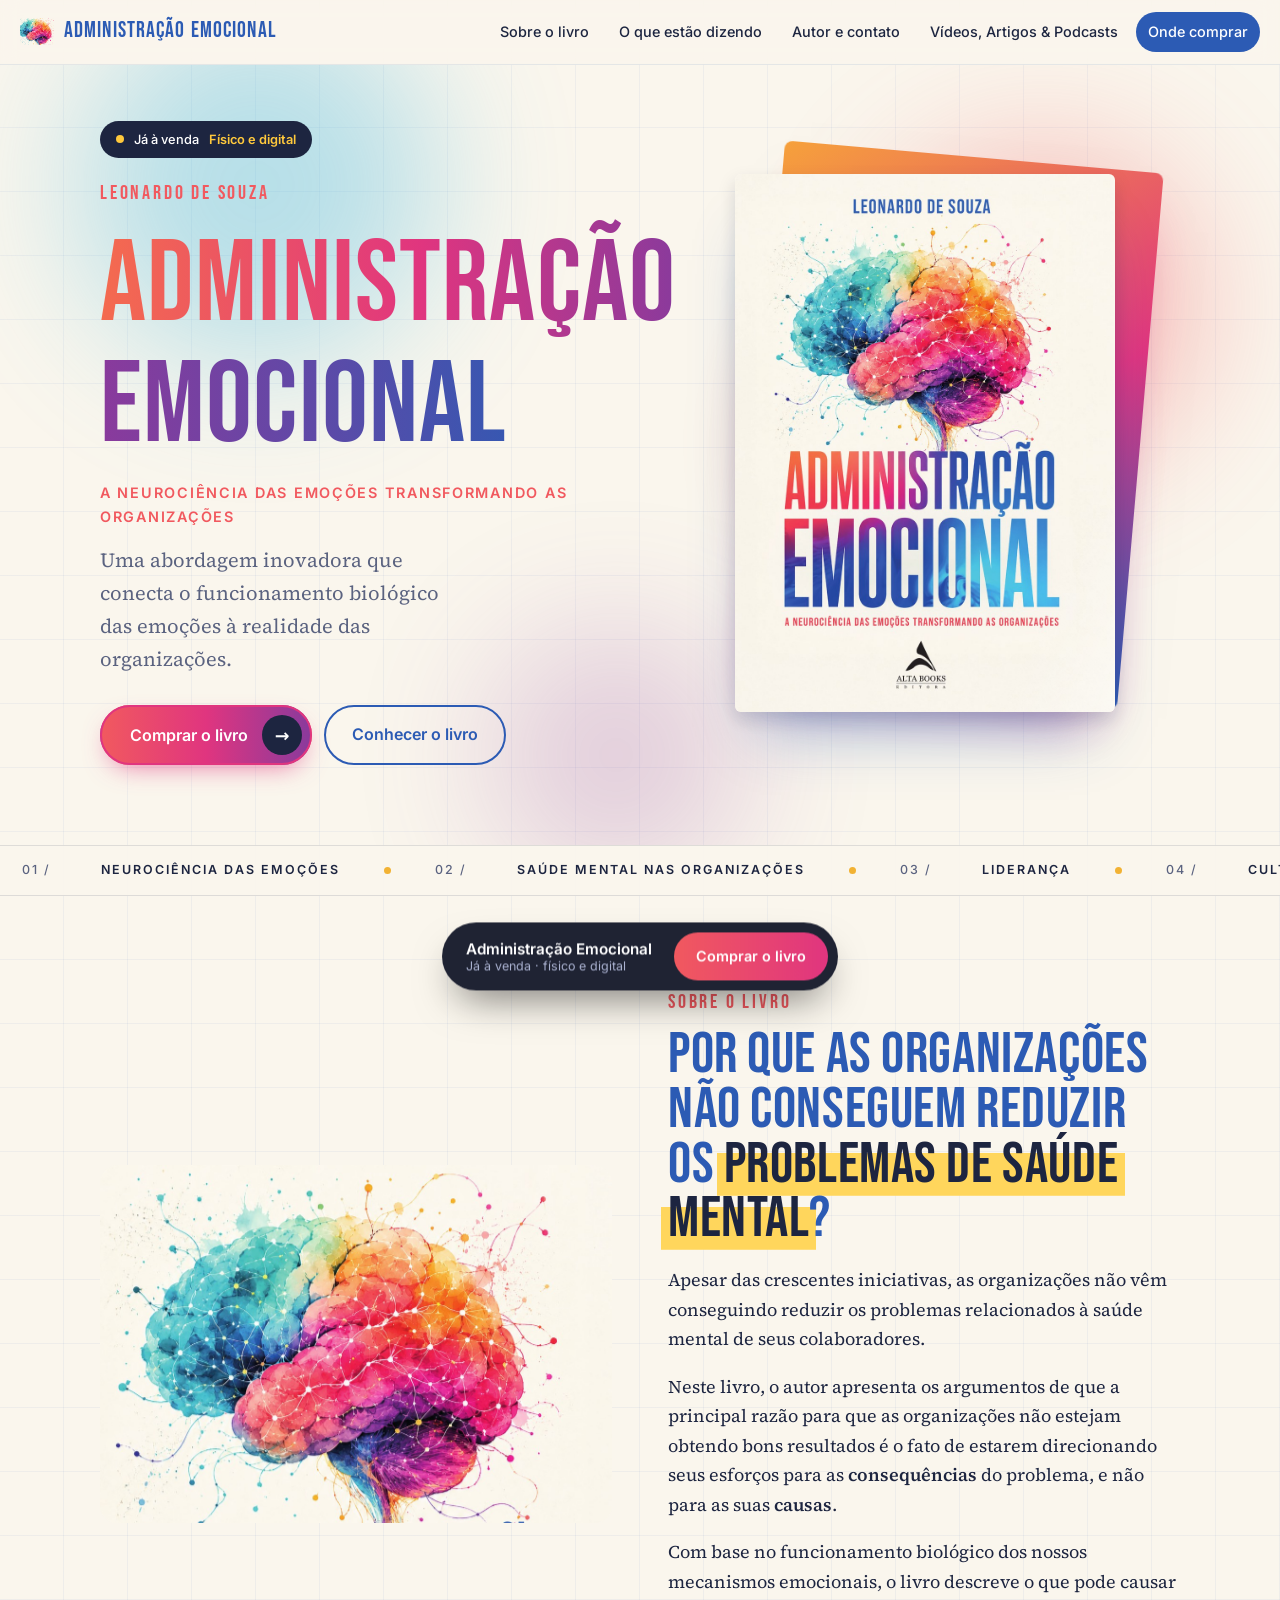
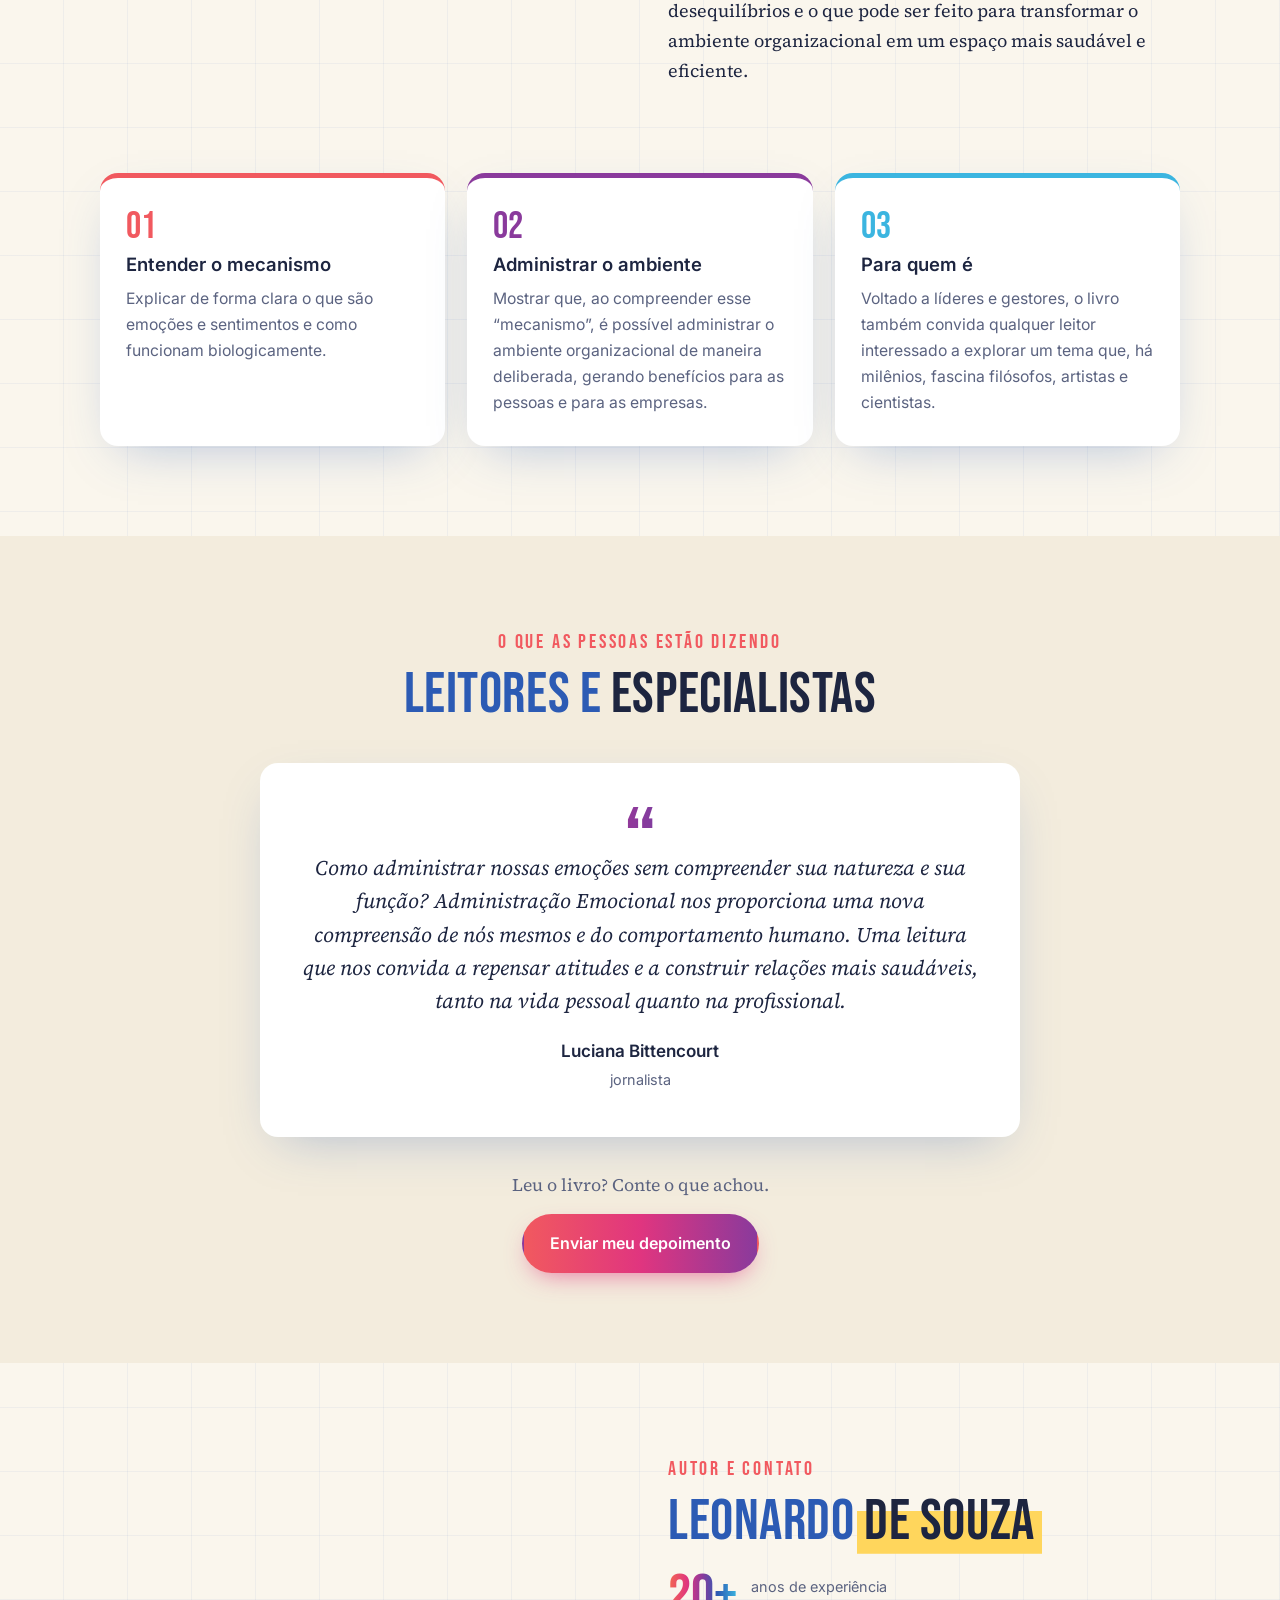
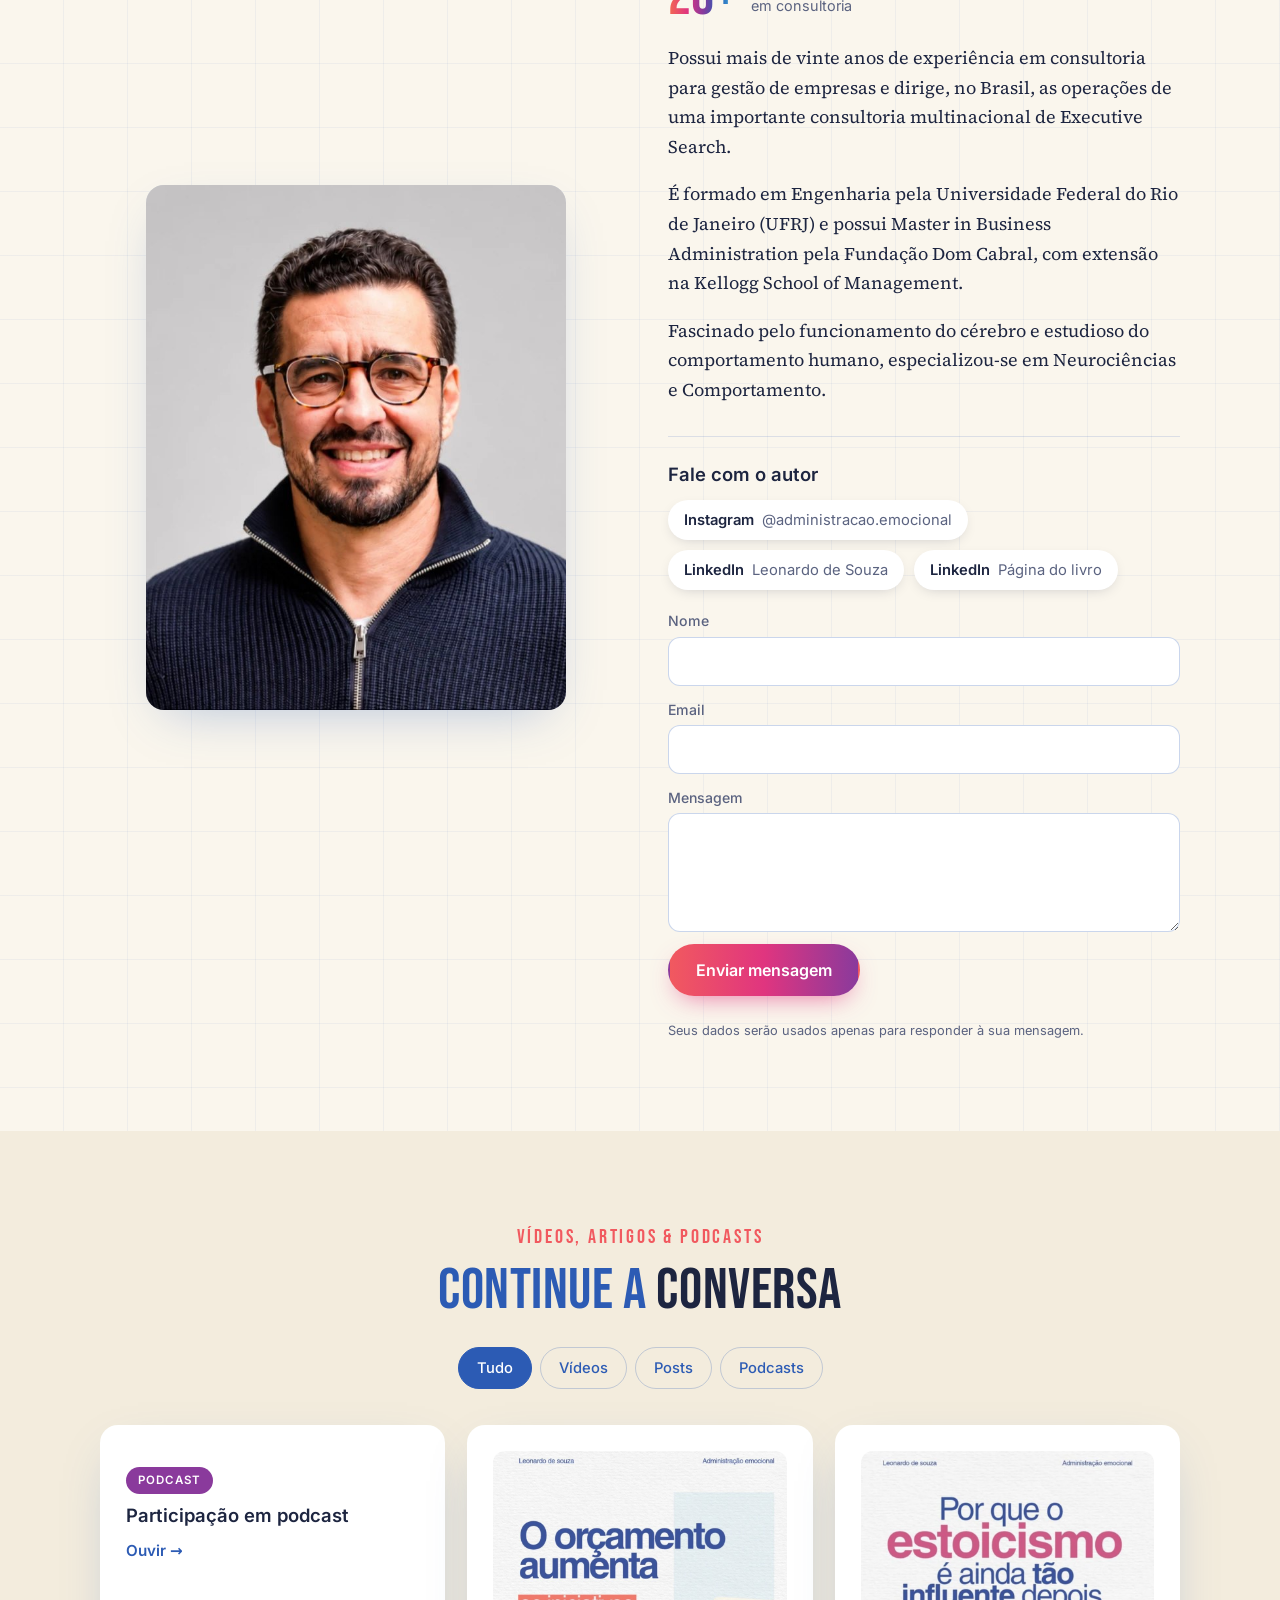
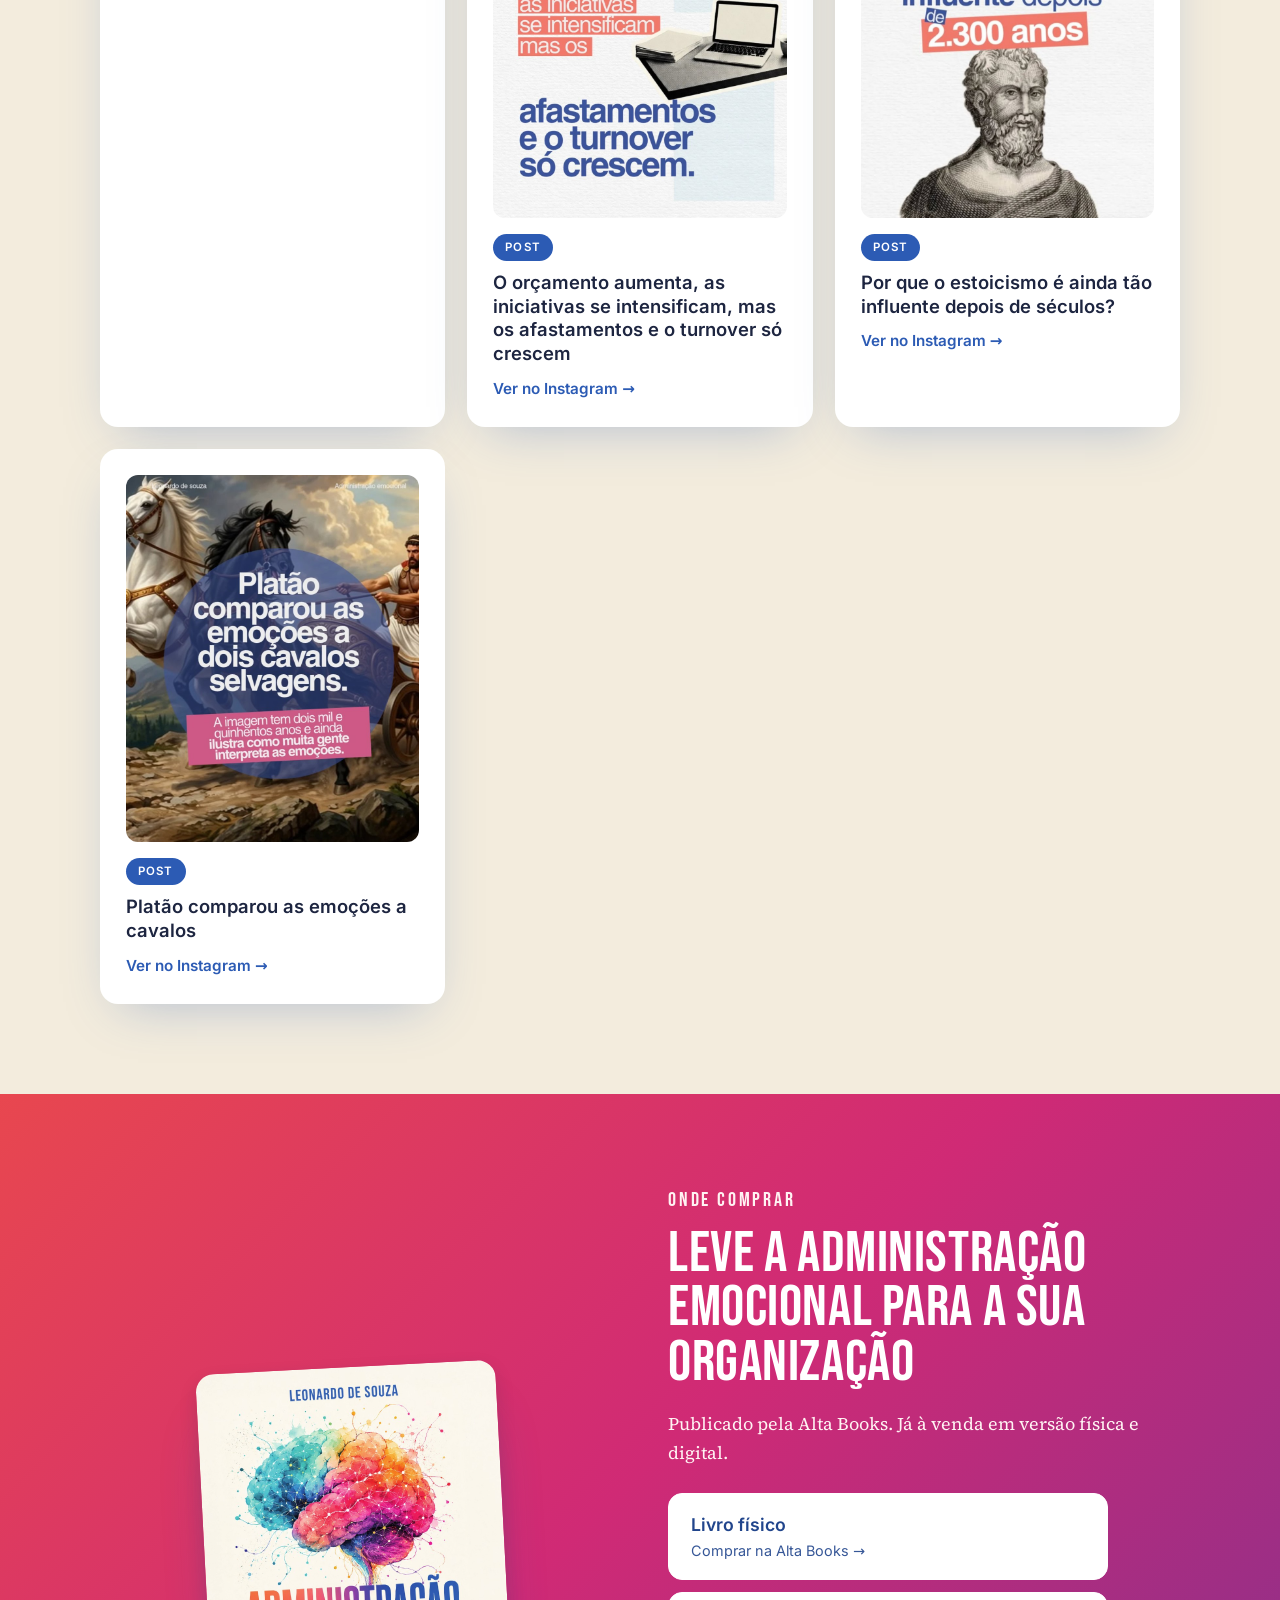
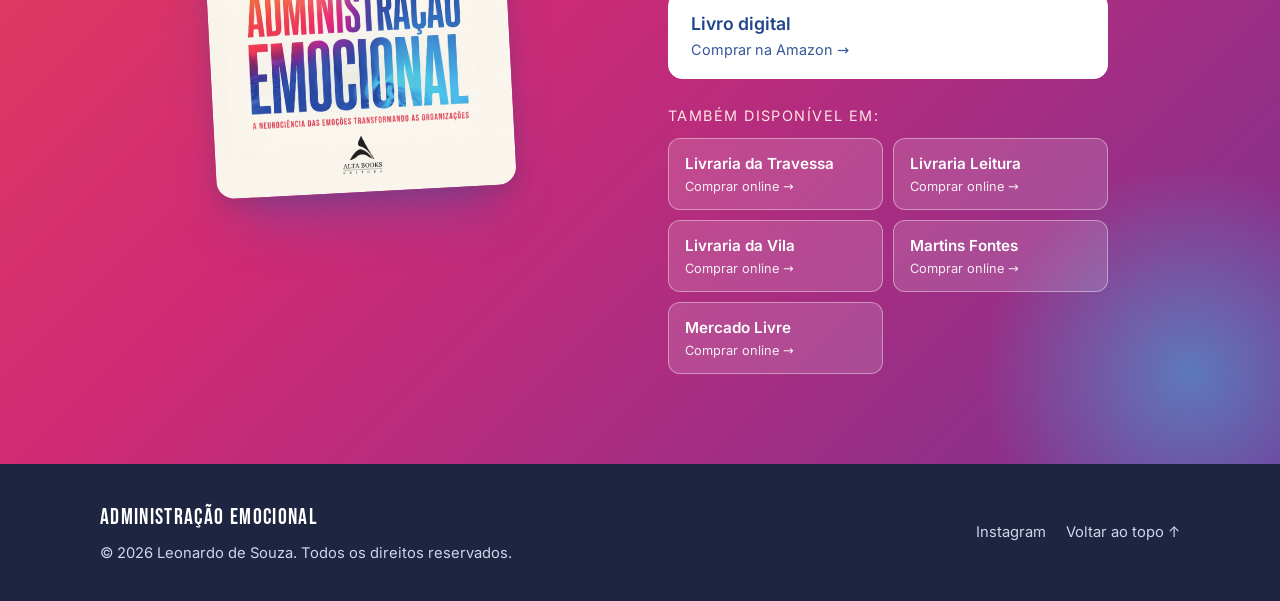
==== commit 85d54415: "Content driven by conteudo.js; add podcast (YouTube nocookie), Luciana Bittencourt testimonial, edit" ====
--- a/administracao-emocional/index.html
+++ b/administracao-emocional/index.html
@@ -10,8 +10,8 @@
   <meta property="og:image" content="assets/capa.jpg">
   <link rel="icon" href="assets/favicon.png">
   <link rel="preload" href="assets/fonts/BebasNeue-400.woff2" as="font" type="font/woff2" crossorigin>
-  <link rel="stylesheet" href="css/fonts.css?v=17">
-  <link rel="stylesheet" href="css/style.css?v=17">
+  <link rel="stylesheet" href="css/fonts.css?v=20">
+  <link rel="stylesheet" href="css/style.css?v=20">
 </head>
 <body>
 <div class="progress" aria-hidden="true"></div>
@@ -99,11 +99,13 @@
     <div class="wrap">
       <p class="eyebrow center">O que as pessoas estão dizendo</p>
       <h2 class="center">Leitores e <mark>especialistas</mark></h2>
+      <div id="lista-depoimentos">
       <div class="soon-quote reveal">
         <span class="qmark" aria-hidden="true">“</span>
         <h3>Os primeiros depoimentos estão chegando</h3>
         <p>Leu o livro? Conte o que achou e ajude outros leitores a conhecerem a Administração Emocional.</p>
         <a class="btn btn-primary" href="#contato">Enviar meu depoimento</a>
+      </div>
       </div>
     </div>
   </section>
@@ -157,51 +159,8 @@
         <button aria-pressed="false" data-f="podcast">Podcasts</button>
       </div>
 
-      <!-- Posts: troque o href de cada cartão pelo link do post (Instagram, ... > Copiar link) e inclua a imagem em assets/posts/ -->
-      <!-- Vídeos: aparecem sozinhos quando assets/videos/video-N.mp4 existir no servidor -->
-      <div class="cards">
-        <button type="button" class="card vcard reveal" data-t="video" data-video="assets/videos/video-1.mp4" data-poster="assets/videos/video-1.jpg" hidden>
-          <span class="thumb"><span class="play" aria-hidden="true"></span></span>
-          <span class="tag tag-video">Vídeo</span>
-          <h3>O que são emoções e sentimentos</h3>
-          <span class="more">Assistir →</span>
-        </button>
-        <button type="button" class="card vcard reveal" data-t="video" data-video="assets/videos/video-2.mp4" data-poster="assets/videos/video-2.jpg" hidden>
-          <span class="thumb"><span class="play" aria-hidden="true"></span></span>
-          <span class="tag tag-video">Vídeo</span>
-          <h3>Como esse livro pode mudar a saúde</h3>
-          <span class="more">Assistir →</span>
-        </button>
-        <button type="button" class="card vcard reveal" data-t="video" data-video="assets/videos/video-3.mp4" data-poster="assets/videos/video-3.jpg" hidden>
-          <span class="thumb"><span class="play" aria-hidden="true"></span></span>
-          <span class="tag tag-video">Vídeo</span>
-          <h3>3 ações de liderança que podem mudar o ambiente</h3>
-          <span class="more">Assistir →</span>
-        </button>
-        <a class="card pcard reveal" data-t="post" href="https://www.instagram.com/p/DfhLMyHH04o/" target="_blank" rel="noopener">
-          <span class="pthumb"><img src="assets/posts/orcamento.jpg" alt="Capa do post: O orçamento aumenta, as iniciativas se intensificam, mas os afastamentos e o turnover só crescem" loading="lazy" width="900" height="1148"></span>
-          <span class="tag tag-artigo">Post</span>
-          <h3>O orçamento aumenta, as iniciativas se intensificam, mas os afastamentos e o turnover só crescem</h3>
-          <span class="more">Ver no Instagram →</span>
-        </a>
-        <a class="card pcard reveal" data-t="post" href="https://www.instagram.com/p/DfS6OZCAJkZ/" target="_blank" rel="noopener">
-          <span class="pthumb"><img src="assets/posts/estoicismo.jpg" alt="Capa do post: Por que o estoicismo é ainda tão influente depois de 2.300 anos" loading="lazy" width="884" height="1092"></span>
-          <span class="tag tag-artigo">Post</span>
-          <h3>Por que o estoicismo é ainda tão influente depois de séculos?</h3>
-          <span class="more">Ver no Instagram →</span>
-        </a>
-        <a class="card pcard reveal" data-t="post" href="https://www.instagram.com/p/DfVX0RhH1Lr/" target="_blank" rel="noopener">
-          <span class="pthumb"><img src="assets/posts/platao.jpg" alt="Capa do post: Platão comparou as emoções a dois cavalos selvagens" loading="lazy" width="900" height="1148"></span>
-          <span class="tag tag-artigo">Post</span>
-          <h3>Platão comparou as emoções a cavalos</h3>
-          <span class="more">Ver no Instagram →</span>
-        </a>
-        <div class="card reveal placeholder" data-t="podcast">
-          <span class="tag tag-podcast">Podcast</span>
-          <h3>Participações em podcast</h3>
-          <span class="more muted">Em breve</span>
-        </div>
-      </div>
+      <!-- Os cartões abaixo são montados a partir do arquivo conteudo.js -->
+      <div class="cards" id="lista-midia"></div>
     </div>
   </section>
 
@@ -211,6 +170,12 @@
     <p class="player-title" id="player-title"></p>
   </dialog>
 
+  <dialog id="player-yt" class="player yt" aria-label="Reprodutor de podcast">
+    <button type="button" class="player-close" aria-label="Fechar podcast">×</button>
+    <div class="yt-frame"></div>
+    <p class="player-title" id="player-yt-title"></p>
+  </dialog>
+
   <!-- ONDE COMPRAR -->
   <section id="comprar" class="section buy">
     <div class="wrap two-col">
@@ -221,19 +186,13 @@
         <p class="eyebrow light">Onde comprar</p>
         <h2>Leve a Administração Emocional para a sua organização</h2>
         <p>Publicado pela Alta Books. Já à venda em versão física e digital.</p>
-        <ul class="stores">
+        <ul class="stores" id="lojas-principais">
           <li><a class="store primary" href="https://altabooks.com.br/produto/administracao-emocional/" target="_blank" rel="noopener"><strong>Livro físico</strong><span>Comprar na Alta Books →</span></a></li>
           <li><a class="store primary" href="https://www.amazon.com.br/dp/8550830410" target="_blank" rel="noopener"><strong>Livro digital</strong><span>Comprar na Amazon →</span></a></li>
         </ul>
         
-        <p class="more-stores" data-more hidden>Também disponível em:</p>
-        <ul class="stores small" data-more hidden>
-          <li hidden data-pendente><a class="store" href="https://www.travessa.com.br/administracao-emocional-a-neurociencia-das-emocoes-transformando-as-organizacoes/artigo/4777101d-02e2-4151-b4bc-19608dfacd3c" target="_blank" rel="noopener"><strong>Livraria da Travessa</strong><span>Comprar online →</span></a></li>
-          <li hidden data-pendente><a class="store" href="https://leitura.com.br/produto/administracao-emocional-leonardo-de-souza-9788550830414" target="_blank" rel="noopener"><strong>Livraria Leitura</strong><span>Comprar online →</span></a></li>
-          <li hidden data-pendente><a class="store" href="https://www.livrariadavila.com.br/970922-administracao-emocional-a-neurociencia/p" target="_blank" rel="noopener"><strong>Livraria da Vila</strong><span>Comprar online →</span></a></li>
-          <li hidden data-pendente><a class="store" href="https://www.martinsfontespaulista.com.br/administracao-emocional-1218841/p" target="_blank" rel="noopener"><strong>Martins Fontes</strong><span>Comprar online →</span></a></li>
-          <li hidden data-pendente><a class="store" href="https://www.mercadolivre.com.br/administracao-emocional-souza-leonardo-de-editora-alta-books-capa-mole/p/MLB79083527" target="_blank" rel="noopener"><strong>Mercado Livre</strong><span>Comprar online →</span></a></li>
-        </ul>
+        <p class="more-stores" id="lojas-outras-titulo" hidden>Também disponível em:</p>
+        <ul class="stores small" id="lojas-outras" hidden></ul>
       </div>
     </div>
   </section>
@@ -254,6 +213,7 @@
 
 <div class="dock" role="complementary" aria-label="Comprar o livro"><div class="dock-txt"><strong>Administração Emocional</strong><span>Já à venda · físico e digital</span></div><a href="#comprar">Comprar o livro</a></div>
 
-<script src="js/main.js?v=17" defer></script>
+<script src="conteudo.js?v=20" defer></script>
+<script src="js/main.js?v=20" defer></script>
 </body>
 </html>
--- a/administracao-emocional/css/style.css
+++ b/administracao-emocional/css/style.css
@@ -342,3 +342,24 @@
 .player-title{margin:0;padding:12px 16px 14px;color:#fff;font-family:var(--sans);font-size:1rem;font-weight:600;text-align:center;line-height:1.35;background:#000;border-radius:0 0 16px 16px}
 .player video{border-radius:16px 16px 0 0}
 .vcard h3{min-height:2.6em}
+
+/* Depoimentos montados pelo conteudo.js */
+.quotes[data-n="1"]{grid-template-columns:minmax(0,760px);justify-content:center}
+.quotes[data-n="2"]{grid-template-columns:repeat(2,1fr)}
+.quotes[data-n="1"] .quote{padding:44px 40px;text-align:center}
+.quotes[data-n="1"] .quote::before{margin:0 auto}
+.quotes[data-n="1"] blockquote{font-size:1.3rem;line-height:1.6}
+.depo-cta{text-align:center;margin-top:34px}
+.col-text .depo-cta p,.depo-cta p{margin:0 0 14px;font-family:var(--serif);font-size:1.1rem;color:var(--muted)}
+@media (max-width:880px){.quotes[data-n="2"],.quotes[data-n="1"]{grid-template-columns:1fr}.quotes[data-n="1"] .quote{padding:32px 24px}.quotes[data-n="1"] blockquote{font-size:1.1rem}}
+
+/* Podcast */
+.pcast{border:0;text-align:left;font:inherit;color:inherit;cursor:pointer}
+.pcast .thumb{position:relative;display:block;aspect-ratio:16/9;border-radius:12px;overflow:hidden;margin-bottom:6px;background:linear-gradient(135deg,#8a3a9c,#2c5bb4 60%,#3bb5e0)}
+.pcast .play{position:absolute;left:50%;top:50%;width:62px;height:62px;margin:-31px 0 0 -31px;border-radius:50%;background:rgba(255,255,255,.92);box-shadow:0 10px 26px -8px rgba(0,0,0,.5);transition:transform .25s}
+.pcast .play::after{content:"";position:absolute;left:25px;top:19px;border-left:19px solid var(--purple);border-top:12px solid transparent;border-bottom:12px solid transparent}
+.pcast:hover .play{transform:scale(1.12)}
+.pcast:hover{transform:translateY(-5px)}
+.player.yt{max-width:min(94vw,900px)}
+.yt-frame{aspect-ratio:16/9;background:#000;border-radius:16px 16px 0 0;overflow:hidden}
+.yt-frame iframe{display:block;width:100%;height:100%;border:0}
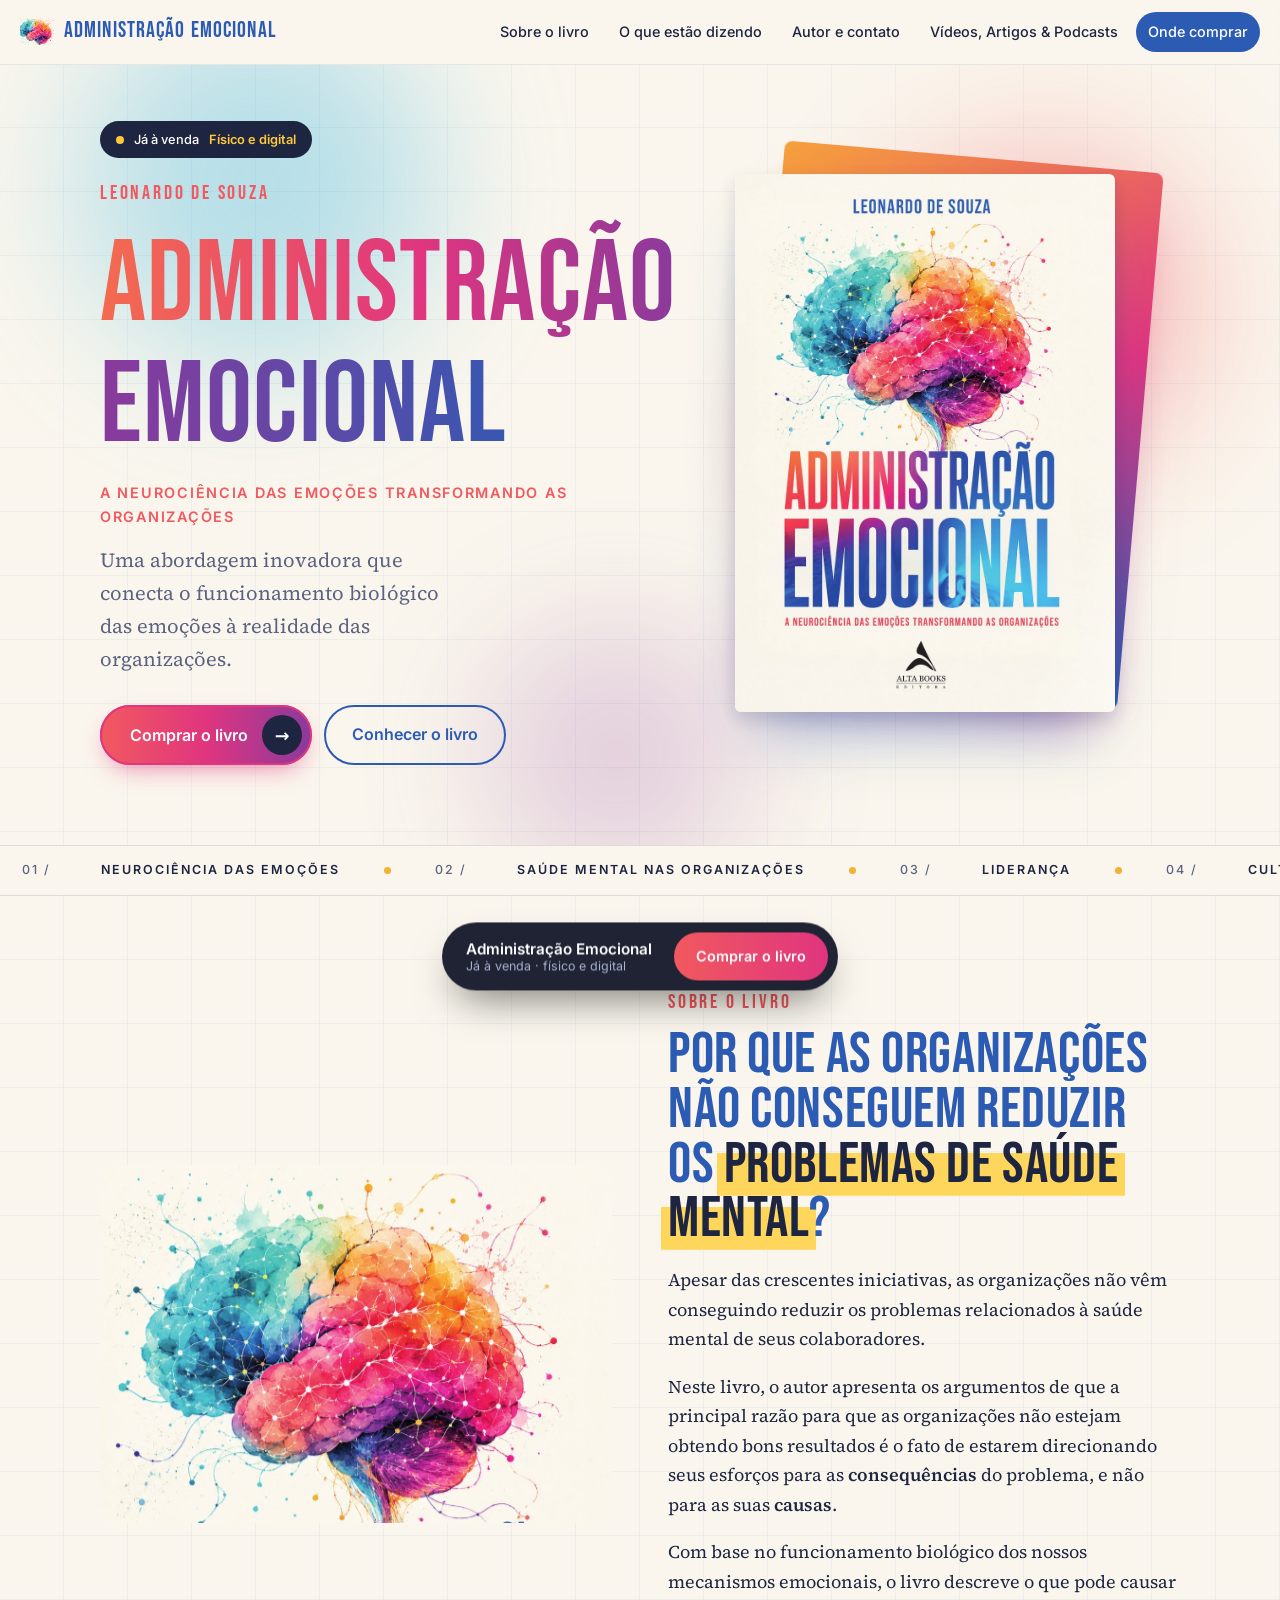
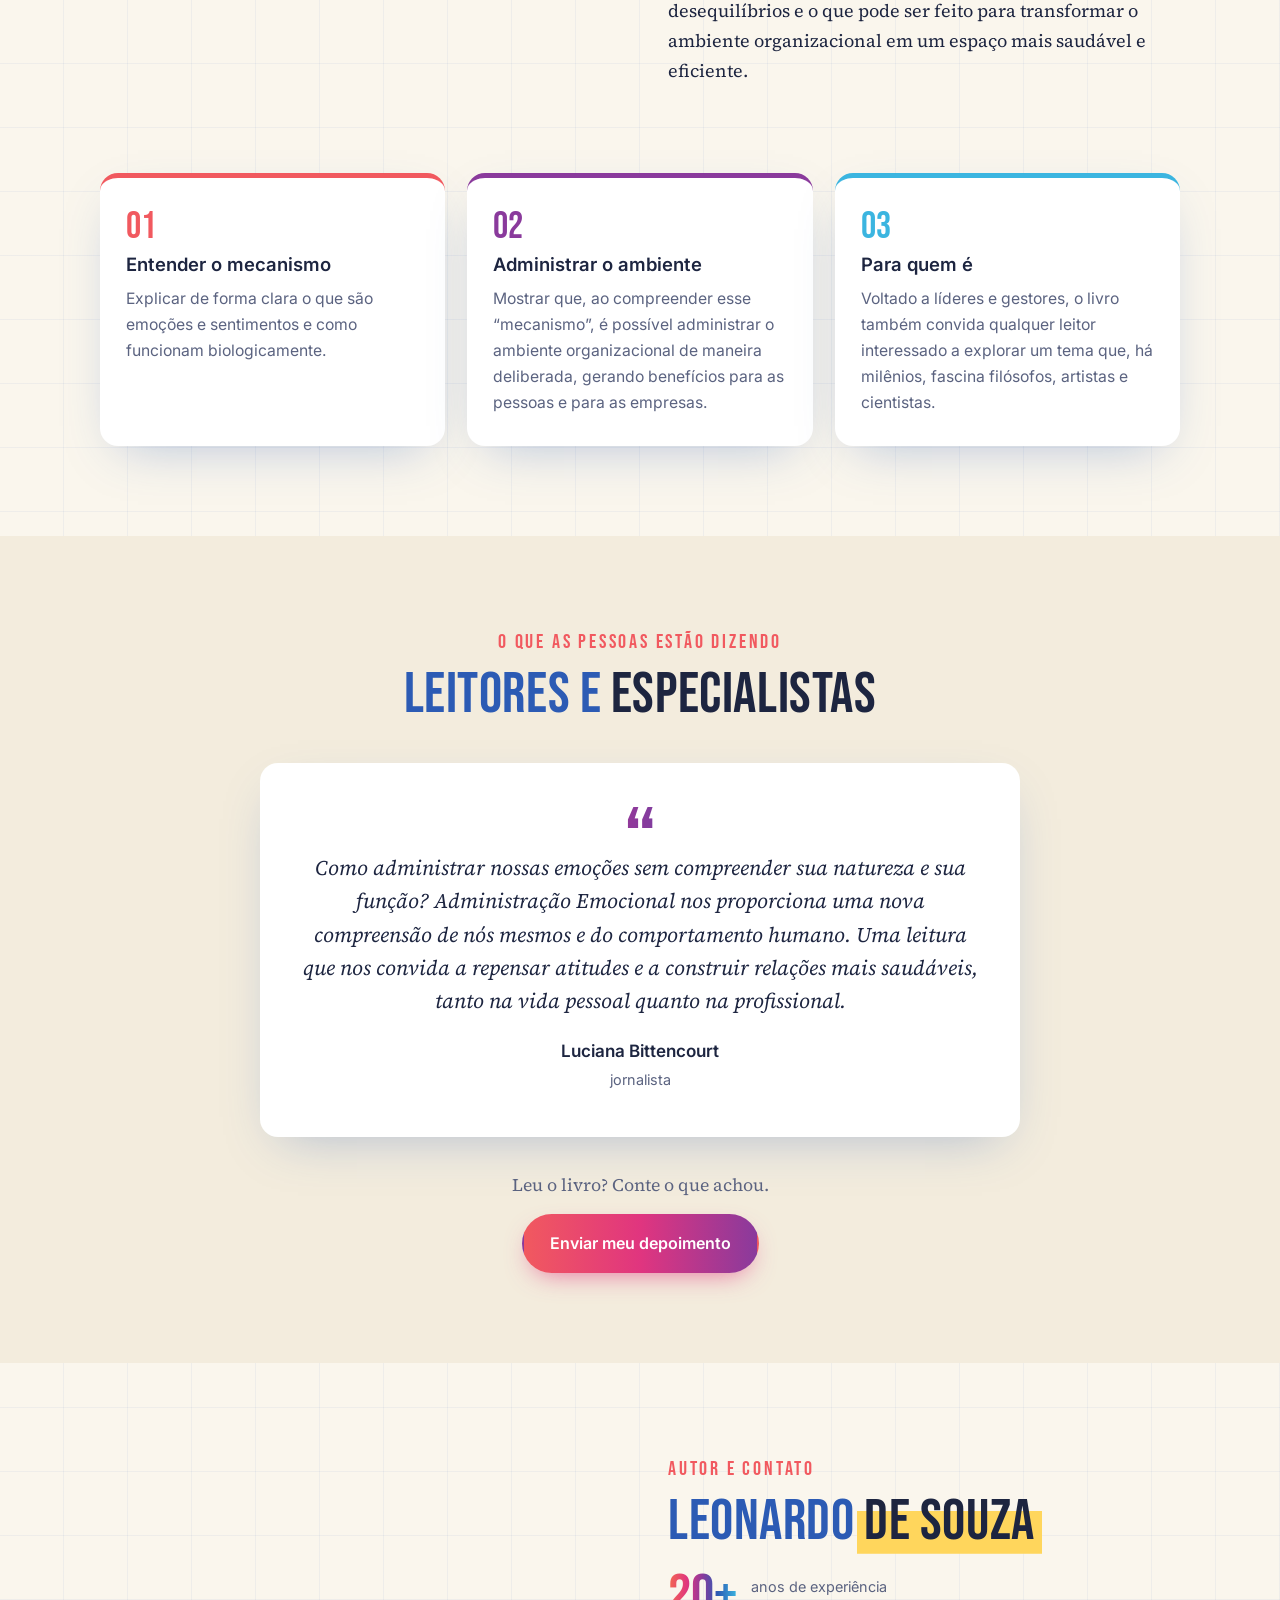
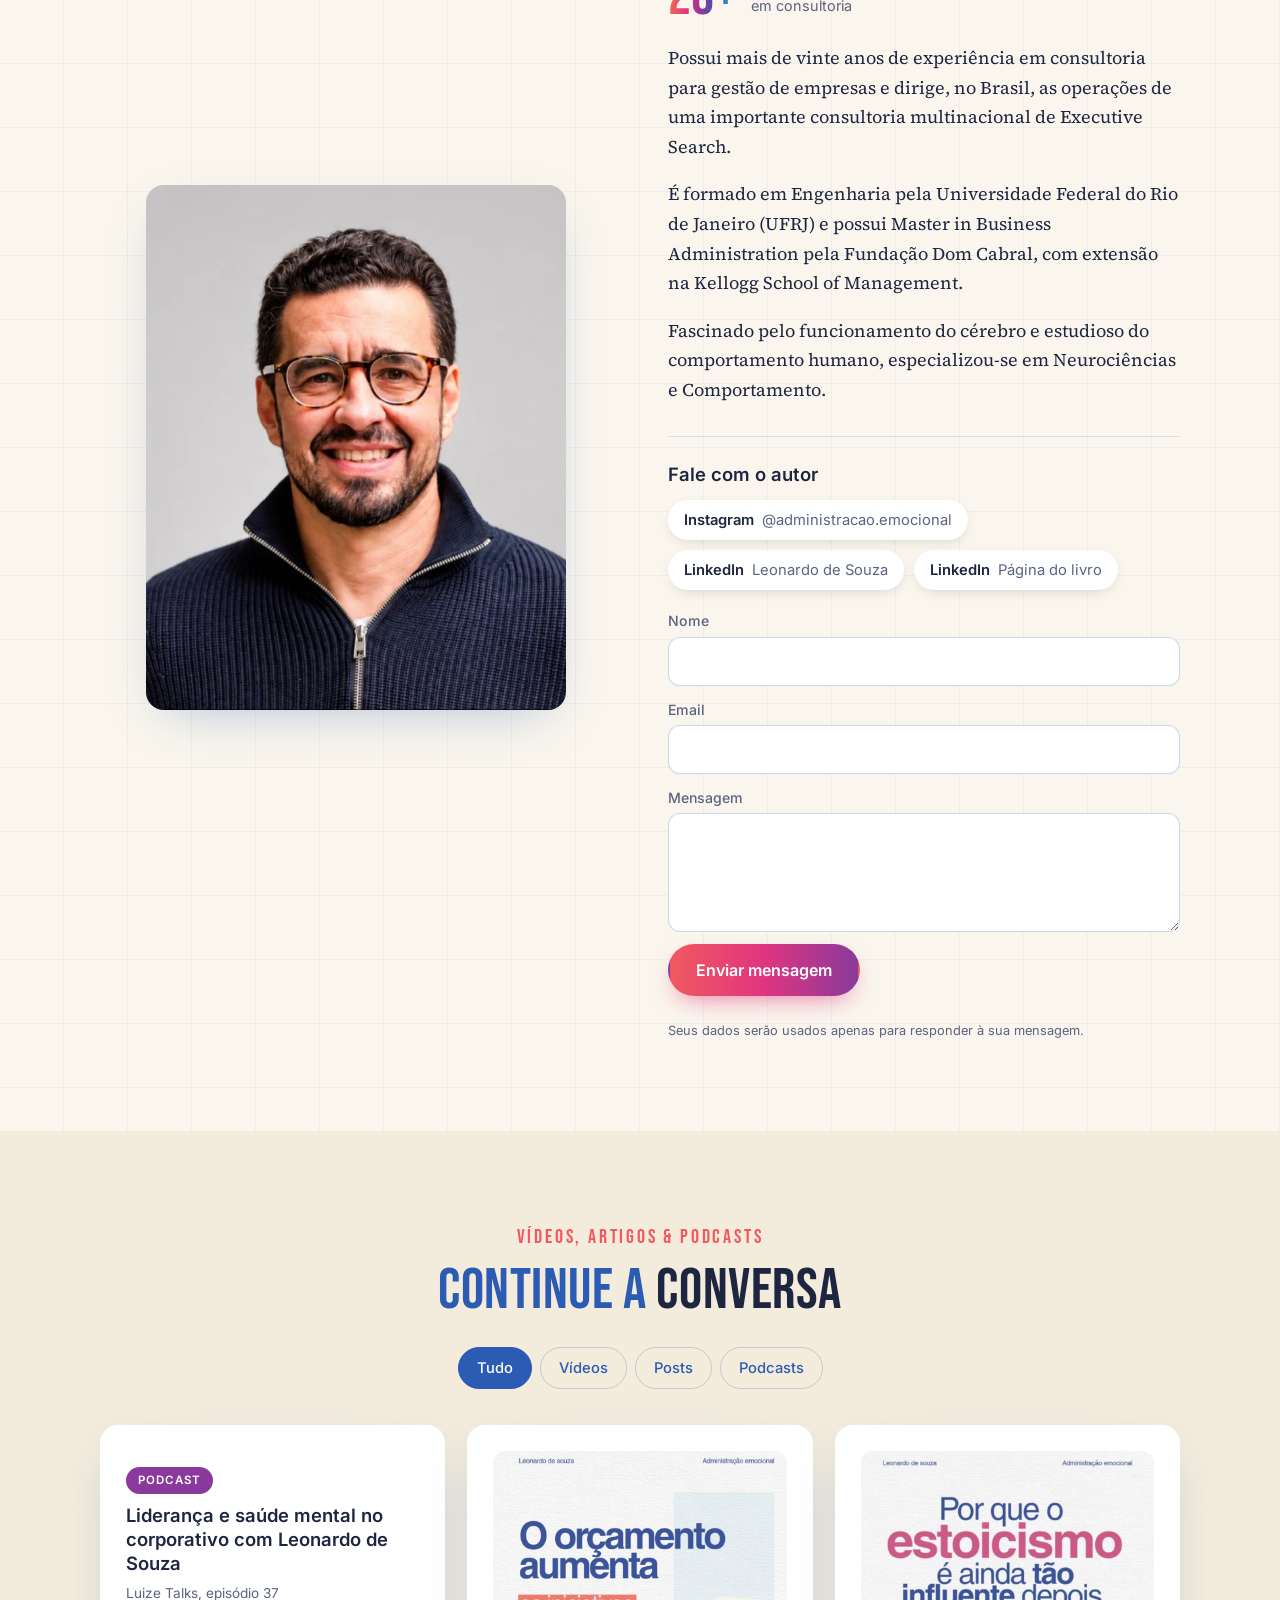
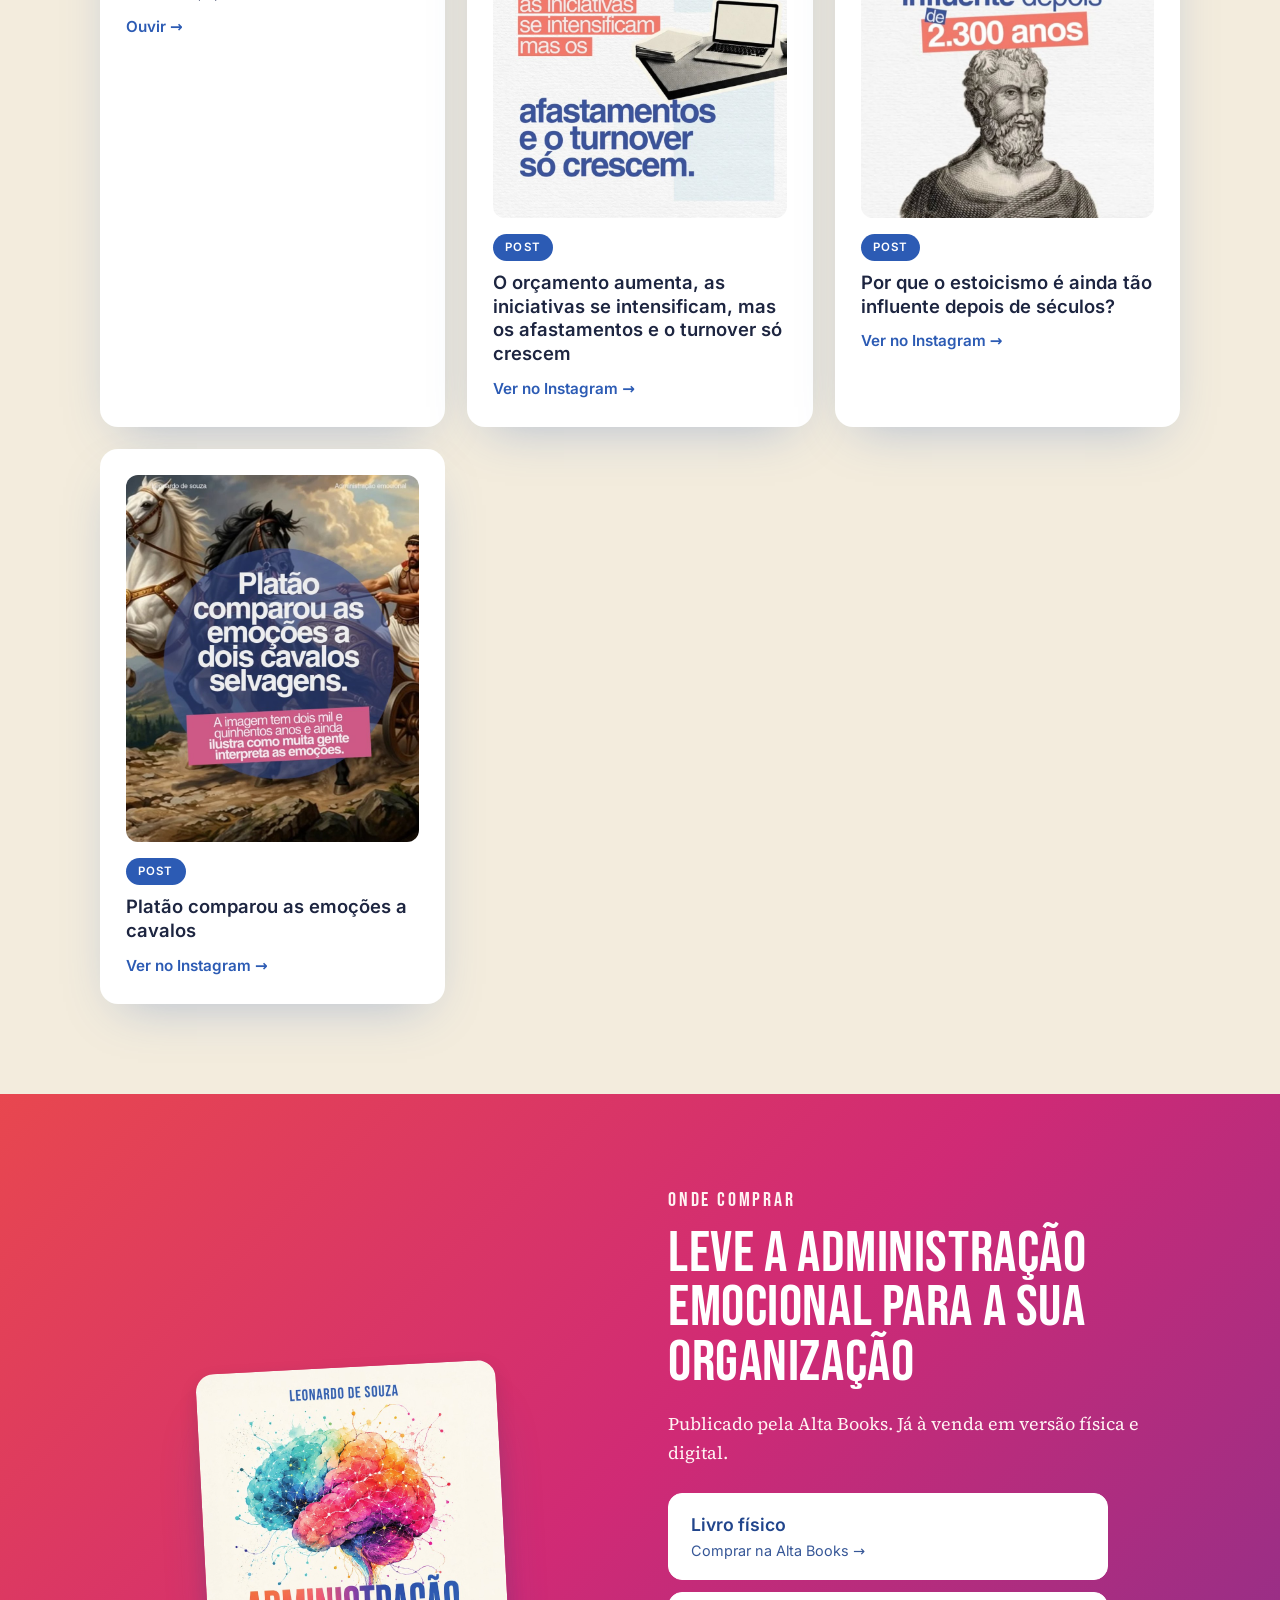
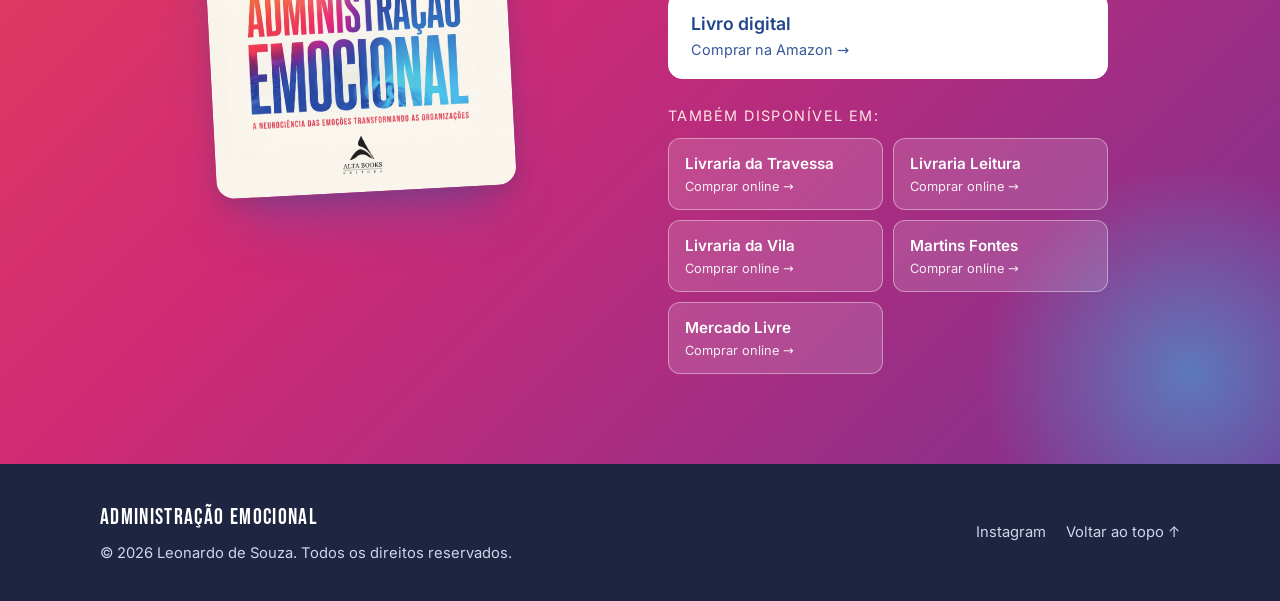
==== commit 5d2108be: "Podcast: real episode title and optional detail line Co-Authored-By: Claude Sonnet 5.5 <noreply@anth" ====
--- a/administracao-emocional/index.html
+++ b/administracao-emocional/index.html
@@ -10,8 +10,8 @@
   <meta property="og:image" content="assets/capa.jpg">
   <link rel="icon" href="assets/favicon.png">
   <link rel="preload" href="assets/fonts/BebasNeue-400.woff2" as="font" type="font/woff2" crossorigin>
-  <link rel="stylesheet" href="css/fonts.css?v=20">
-  <link rel="stylesheet" href="css/style.css?v=20">
+  <link rel="stylesheet" href="css/fonts.css?v=21">
+  <link rel="stylesheet" href="css/style.css?v=21">
 </head>
 <body>
 <div class="progress" aria-hidden="true"></div>
@@ -213,7 +213,7 @@
 
 <div class="dock" role="complementary" aria-label="Comprar o livro"><div class="dock-txt"><strong>Administração Emocional</strong><span>Já à venda · físico e digital</span></div><a href="#comprar">Comprar o livro</a></div>
 
-<script src="conteudo.js?v=20" defer></script>
-<script src="js/main.js?v=20" defer></script>
+<script src="conteudo.js?v=21" defer></script>
+<script src="js/main.js?v=21" defer></script>
 </body>
 </html>
--- a/administracao-emocional/css/style.css
+++ b/administracao-emocional/css/style.css
@@ -363,3 +363,5 @@
 .player.yt{max-width:min(94vw,900px)}
 .yt-frame{aspect-ratio:16/9;background:#000;border-radius:16px 16px 0 0;overflow:hidden}
 .yt-frame iframe{display:block;width:100%;height:100%;border:0}
+
+.card .det{color:var(--muted);font-size:.85rem;margin-top:-4px}
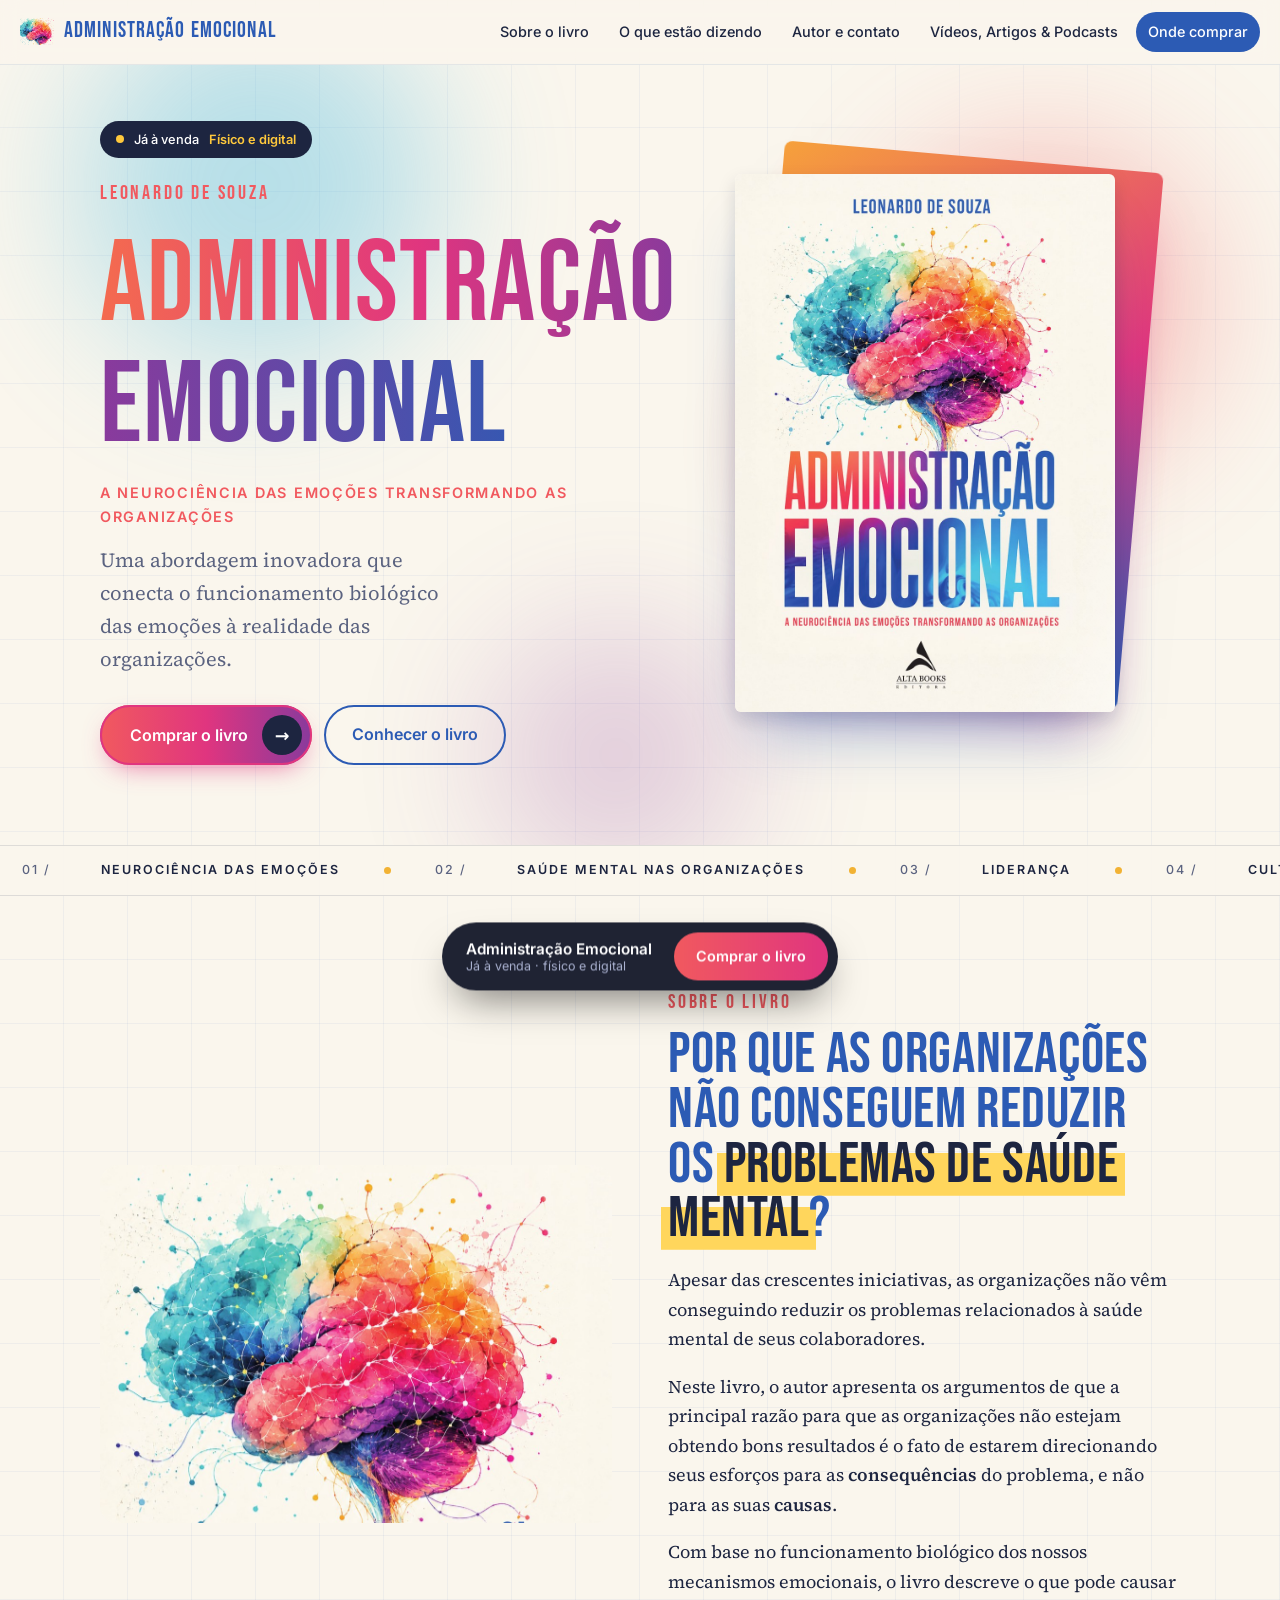
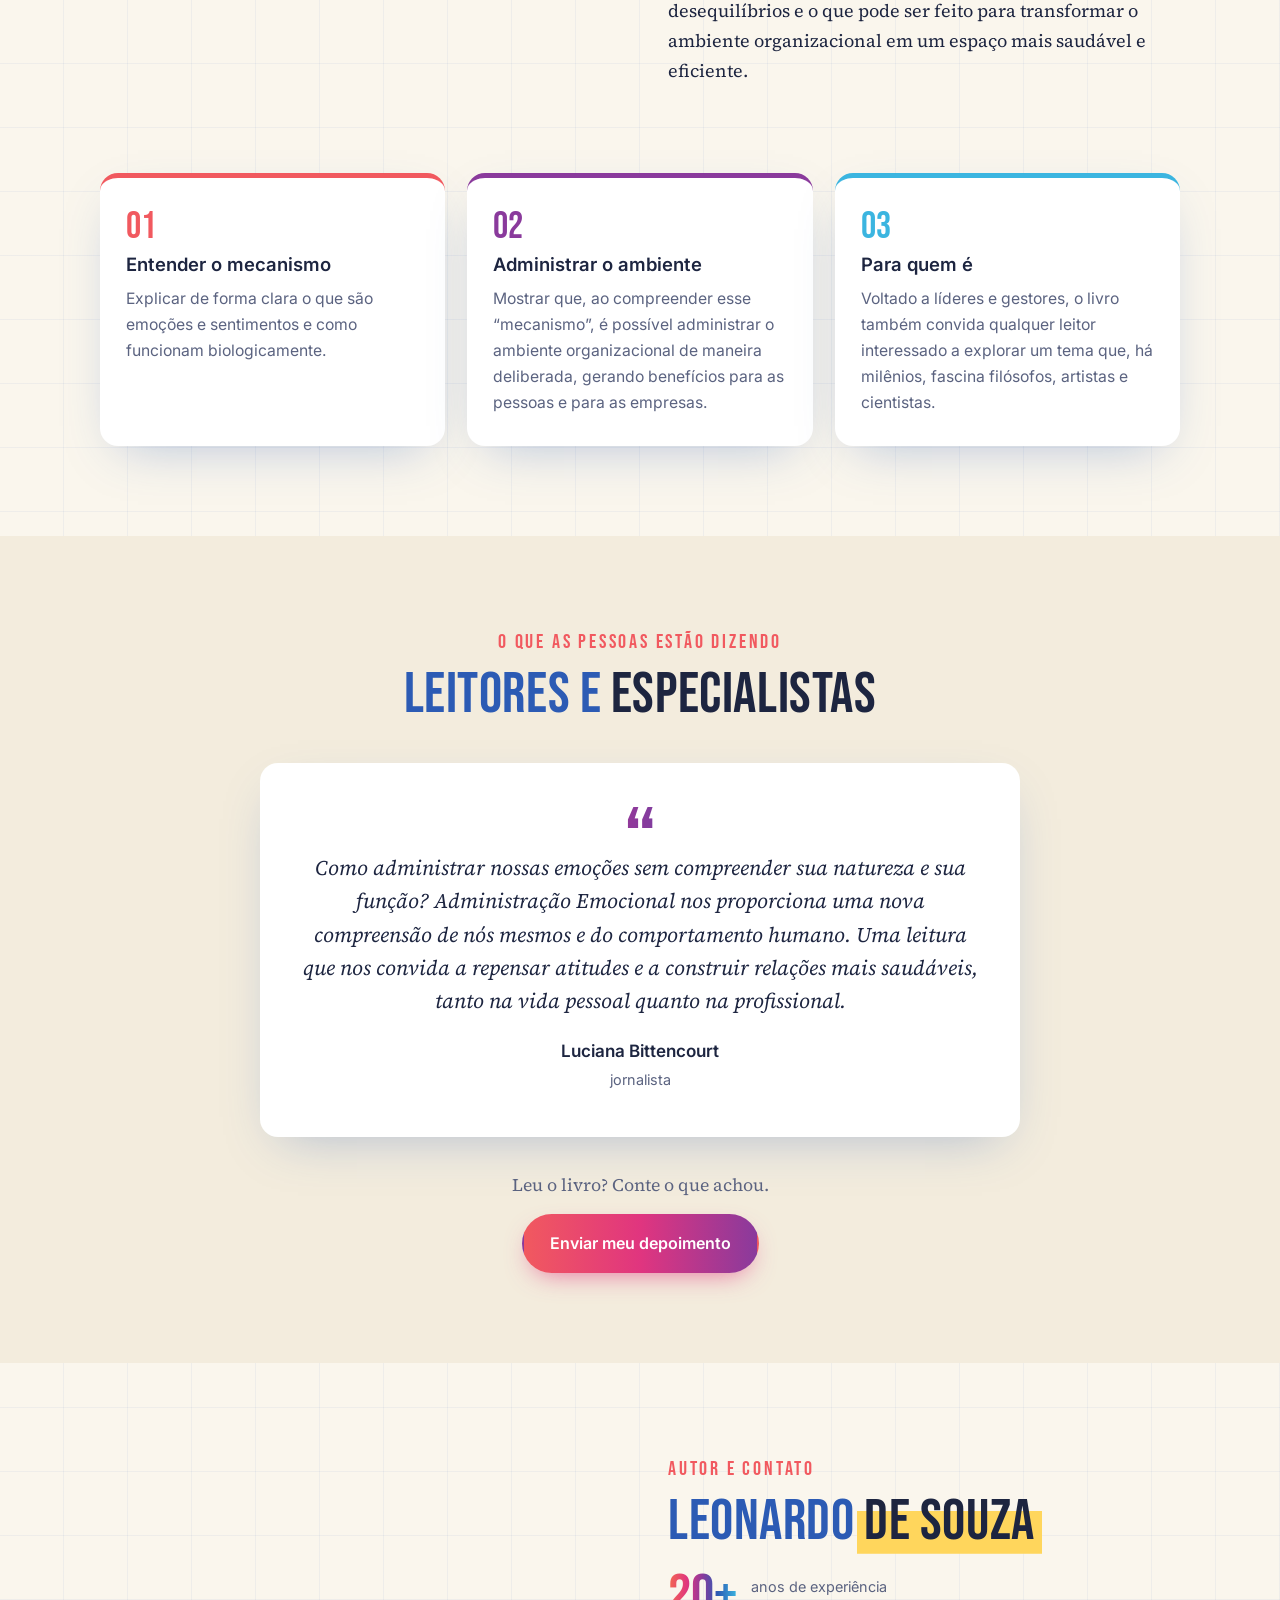
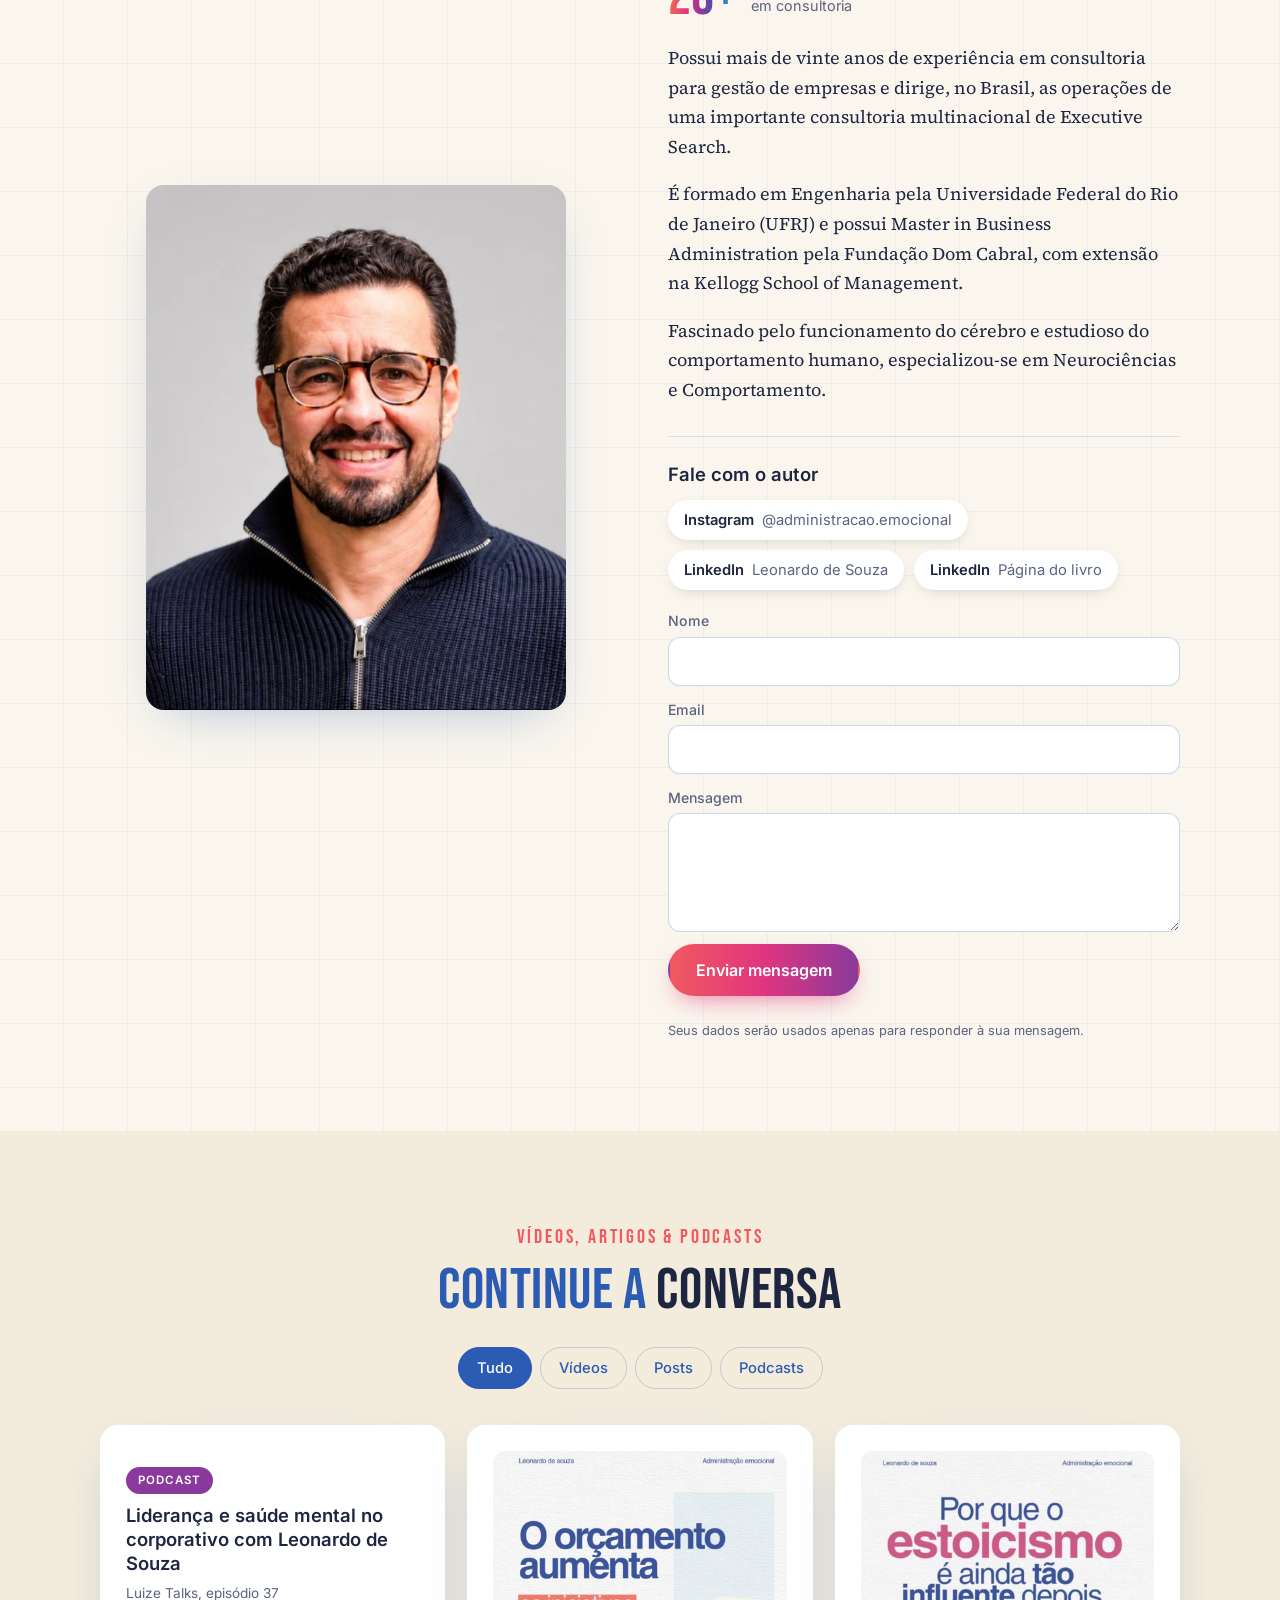
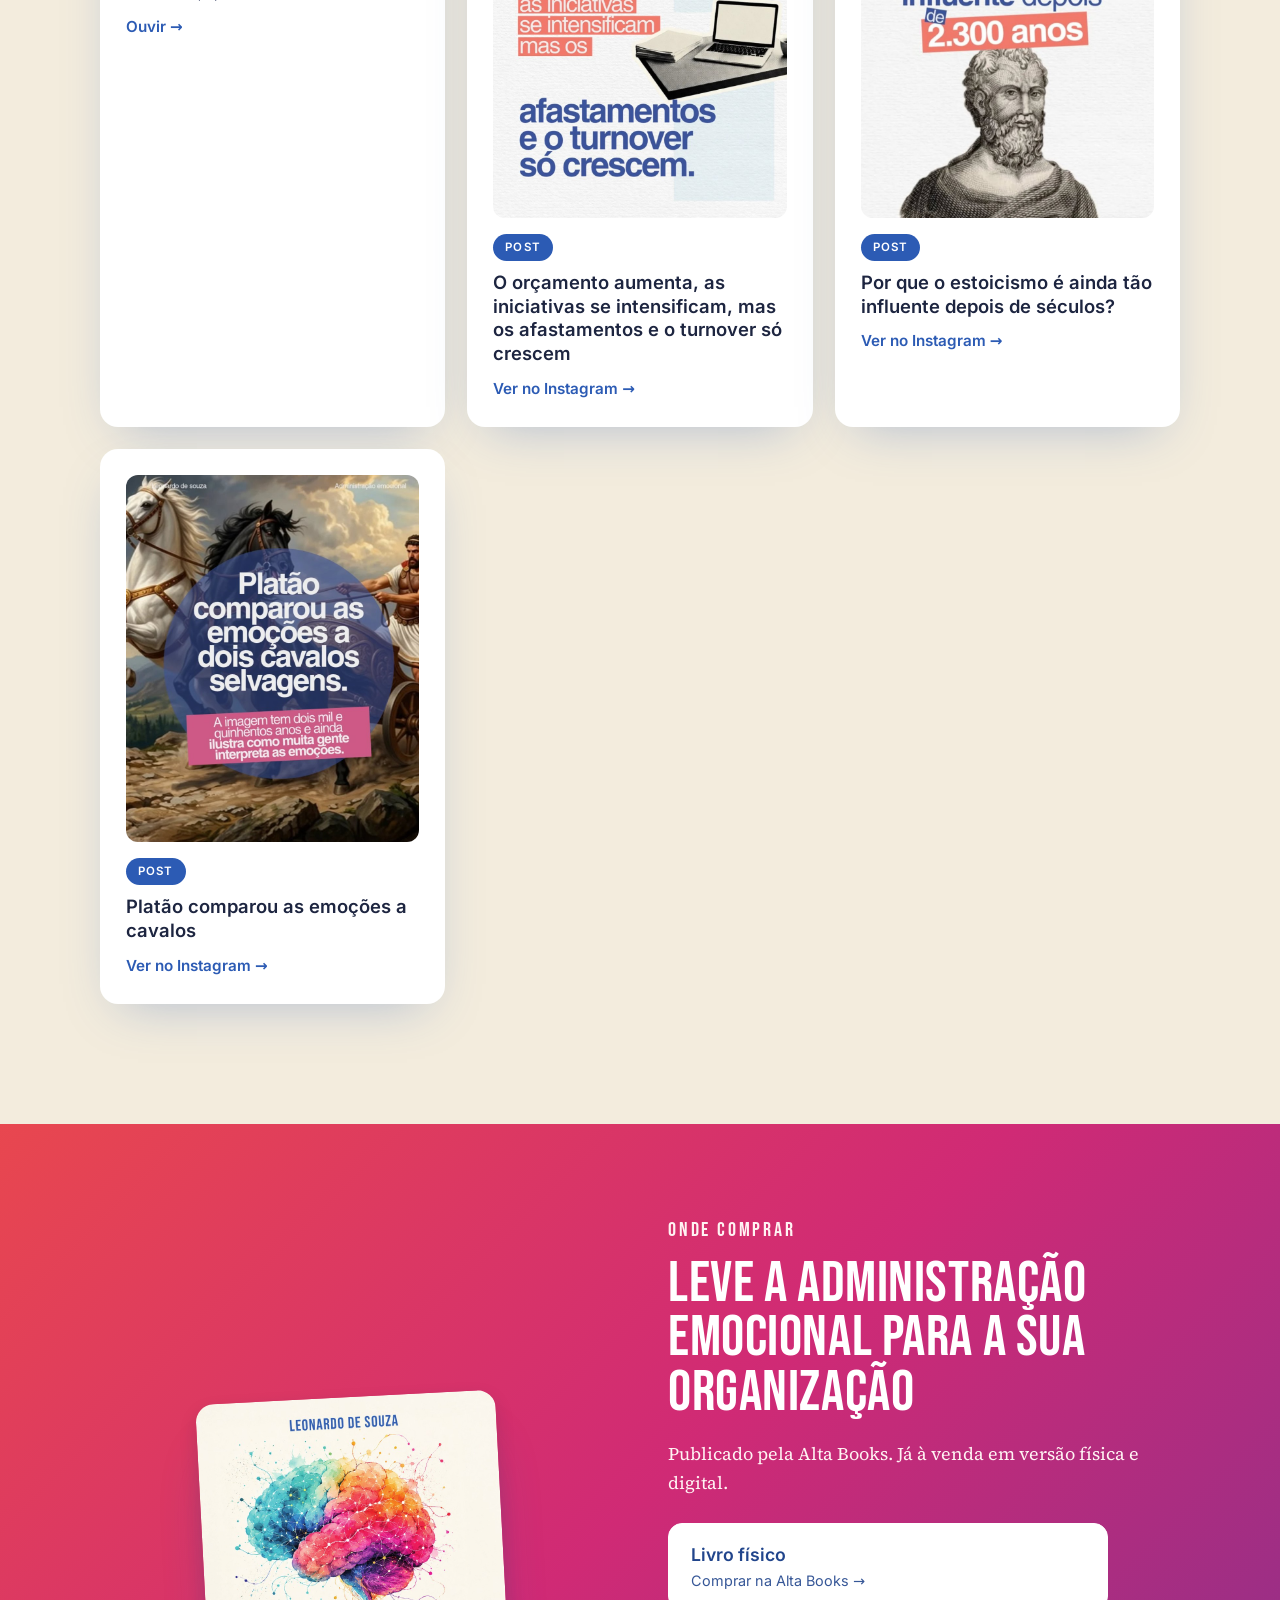
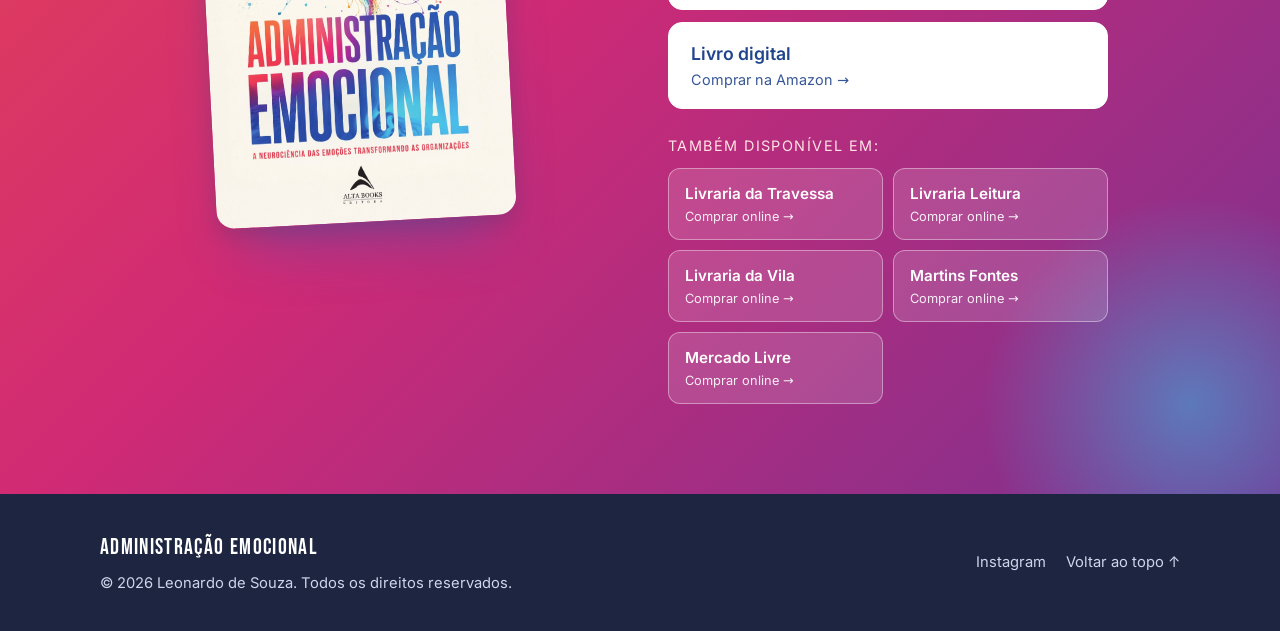
==== commit 2a009c6c: "Testimonials carousel, 'Ver mais' for media, podcast cover image Co-Authored-By: Claude Sonnet 5.5 <" ====
--- a/administracao-emocional/index.html
+++ b/administracao-emocional/index.html
@@ -10,8 +10,8 @@
   <meta property="og:image" content="assets/capa.jpg">
   <link rel="icon" href="assets/favicon.png">
   <link rel="preload" href="assets/fonts/BebasNeue-400.woff2" as="font" type="font/woff2" crossorigin>
-  <link rel="stylesheet" href="css/fonts.css?v=21">
-  <link rel="stylesheet" href="css/style.css?v=21">
+  <link rel="stylesheet" href="css/fonts.css?v=23">
+  <link rel="stylesheet" href="css/style.css?v=23">
 </head>
 <body>
 <div class="progress" aria-hidden="true"></div>
@@ -161,6 +161,7 @@
 
       <!-- Os cartões abaixo são montados a partir do arquivo conteudo.js -->
       <div class="cards" id="lista-midia"></div>
+      <div class="ver-mais-box"><button type="button" class="btn btn-ghost" id="ver-mais" hidden>Ver mais</button></div>
     </div>
   </section>
 
@@ -213,7 +214,7 @@
 
 <div class="dock" role="complementary" aria-label="Comprar o livro"><div class="dock-txt"><strong>Administração Emocional</strong><span>Já à venda · físico e digital</span></div><a href="#comprar">Comprar o livro</a></div>
 
-<script src="conteudo.js?v=21" defer></script>
-<script src="js/main.js?v=21" defer></script>
+<script src="conteudo.js?v=23" defer></script>
+<script src="js/main.js?v=23" defer></script>
 </body>
 </html>
--- a/administracao-emocional/css/style.css
+++ b/administracao-emocional/css/style.css
@@ -365,3 +365,29 @@
 .yt-frame iframe{display:block;width:100%;height:100%;border:0}
 
 .card .det{color:var(--muted);font-size:.85rem;margin-top:-4px}
+
+/* Carrossel de depoimentos */
+.depo-car{max-width:820px;margin:36px auto 0}
+.car-track{display:flex;gap:20px;overflow-x:auto;scroll-snap-type:x mandatory;scrollbar-width:none;-webkit-overflow-scrolling:touch;position:relative;padding:8px 6px 34px;margin:0 -6px;scroll-behavior:smooth;outline-offset:-2px}
+.car-track::-webkit-scrollbar{display:none}
+.car-slide{flex:0 0 100%;scroll-snap-align:center;display:flex;flex-direction:column;justify-content:space-between;text-align:center;padding:44px 40px;min-width:0}
+.car-slide::before{margin:0 auto}
+.car-slide blockquote{font-size:1.2rem;line-height:1.6}
+.car-ctrl{display:flex;align-items:center;justify-content:center;gap:18px;margin-top:-8px}
+.car-btn{width:44px;height:44px;border-radius:50%;border:1.5px solid rgba(44,91,180,.3);background:#fff;color:var(--blue);font-size:1.7rem;line-height:1;cursor:pointer;padding:0 0 3px;transition:.2s}
+.car-btn:hover{background:var(--blue);color:#fff}
+.car-dots{display:flex;gap:8px;align-items:center;flex-wrap:wrap;justify-content:center;max-width:60%}
+.car-dot{width:10px;height:10px;border-radius:50%;border:0;background:rgba(44,91,180,.25);padding:0;cursor:pointer;transition:.25s}
+.car-dot.on{background:var(--magenta);width:26px;border-radius:99px}
+@media (max-width:880px){.car-slide{padding:32px 22px}.car-slide blockquote{font-size:1.05rem}}
+@media (prefers-reduced-motion:reduce){.car-track{scroll-behavior:auto}}
+
+/* Ver mais */
+.ver-mais-box{text-align:center;margin-top:30px}
+.ver-mais-box .btn[hidden]{display:none}
+
+.pcast .thumb img{position:absolute;inset:0;width:100%;height:100%;object-fit:cover;border-radius:0}
+
+/* Podcast com capa: play no canto, para não cobrir a imagem */
+.pcast .thumb.capa .play{left:auto;top:auto;right:12px;bottom:12px;margin:0;width:48px;height:48px;background:rgba(255,255,255,.95)}
+.pcast .thumb.capa .play::after{left:19px;top:13px;border-left:15px solid var(--purple);border-top:11px solid transparent;border-bottom:11px solid transparent}
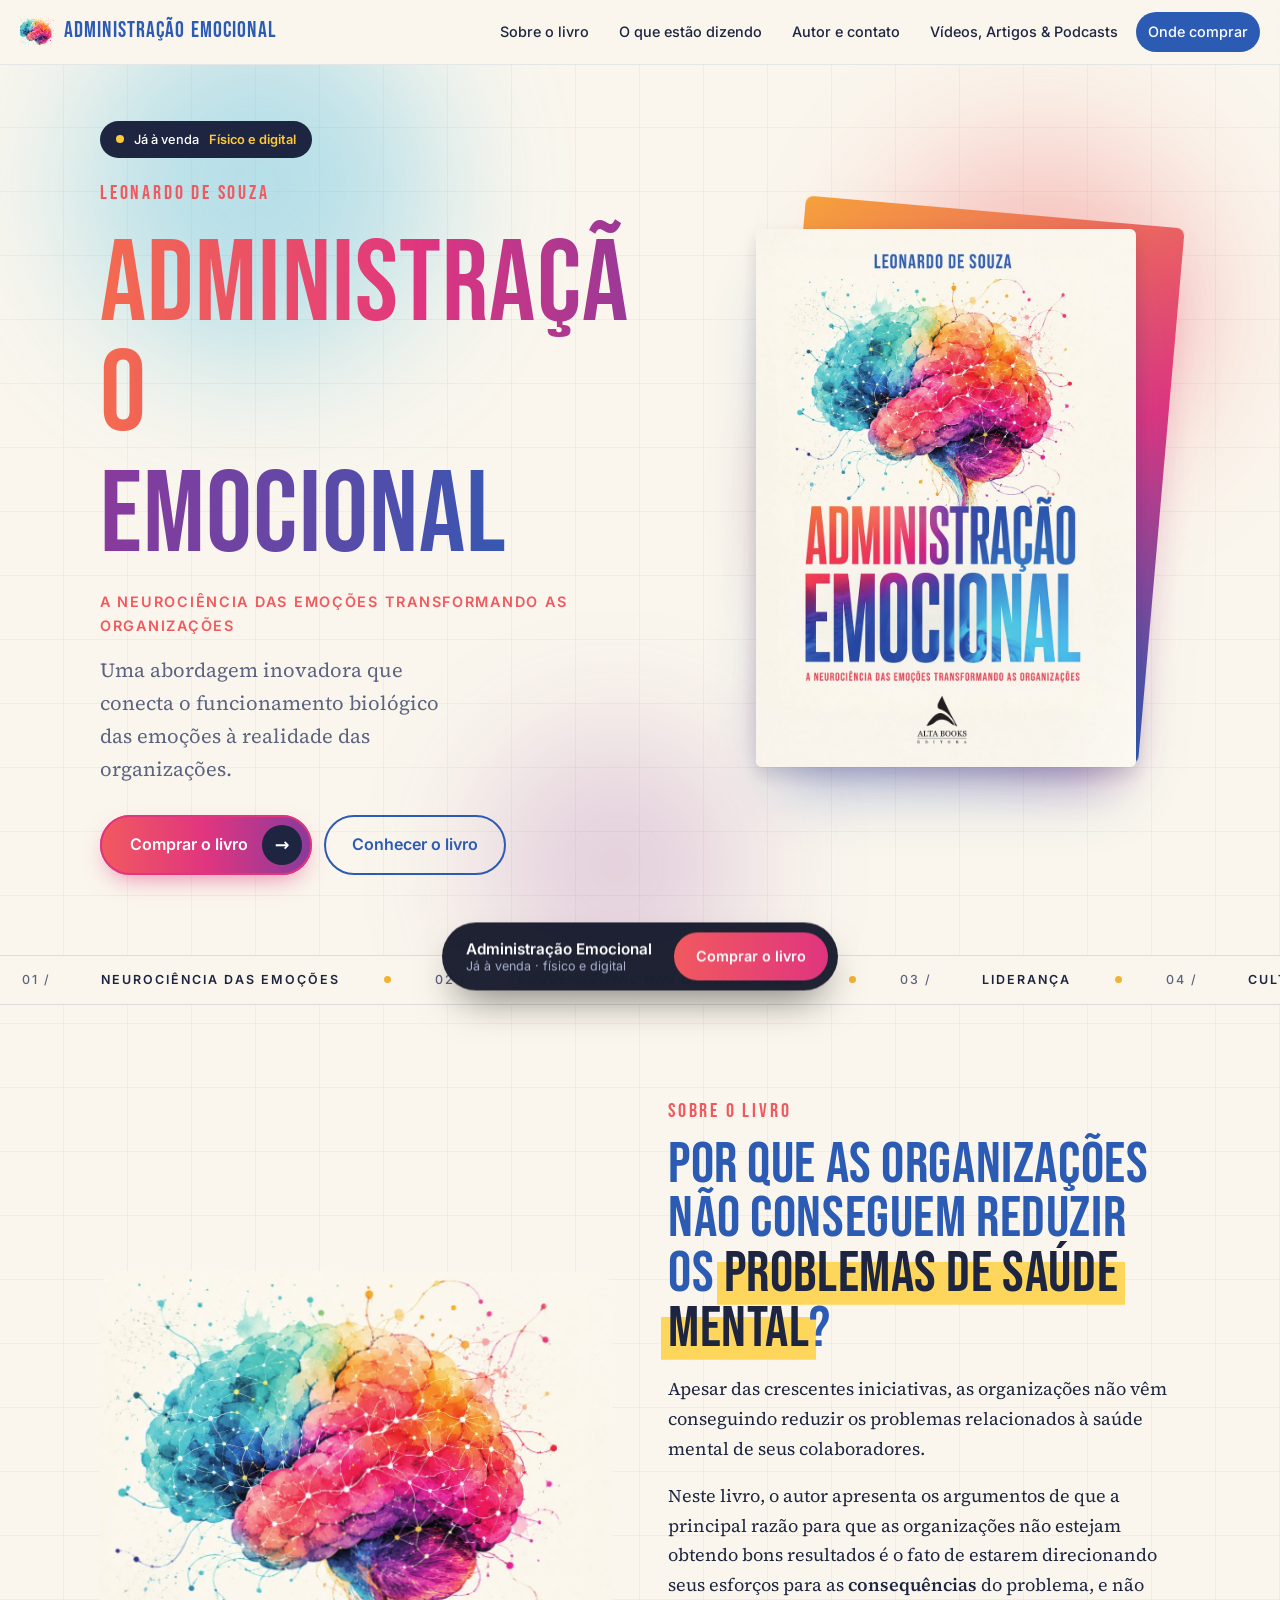
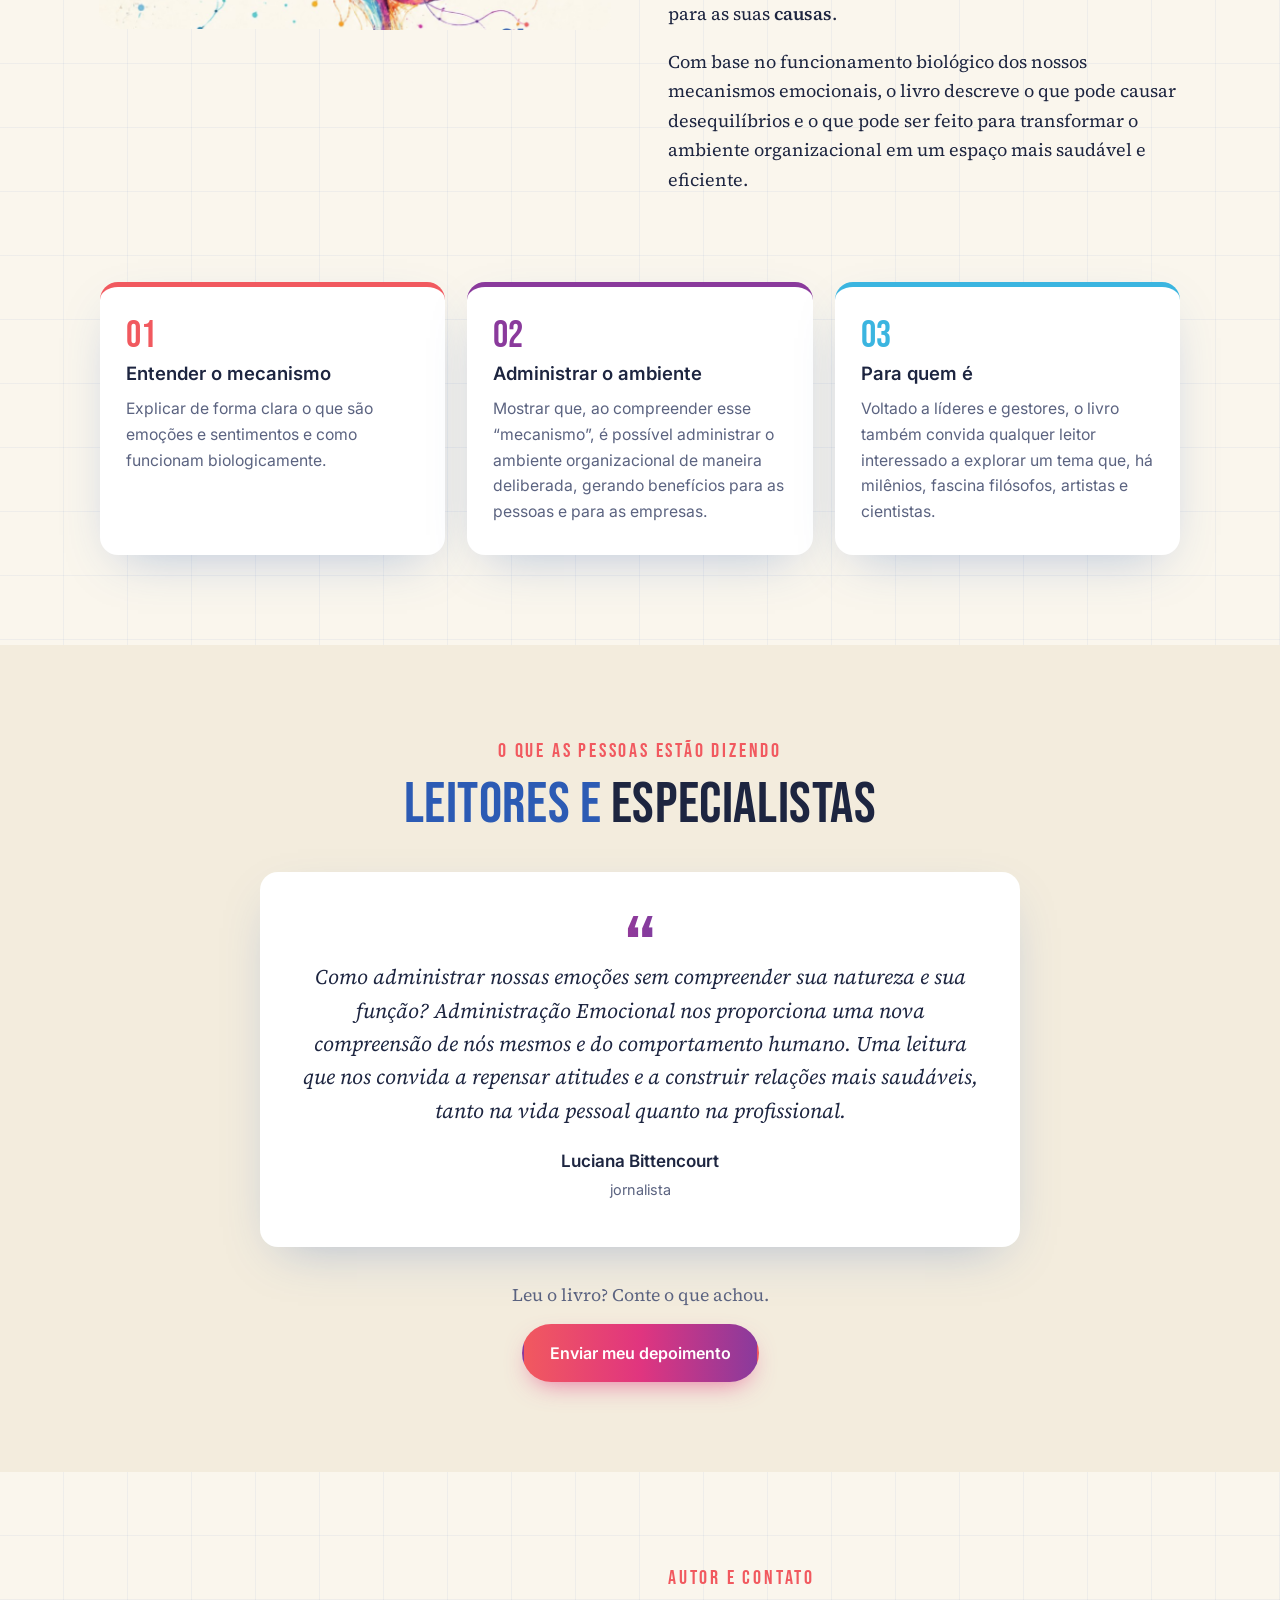
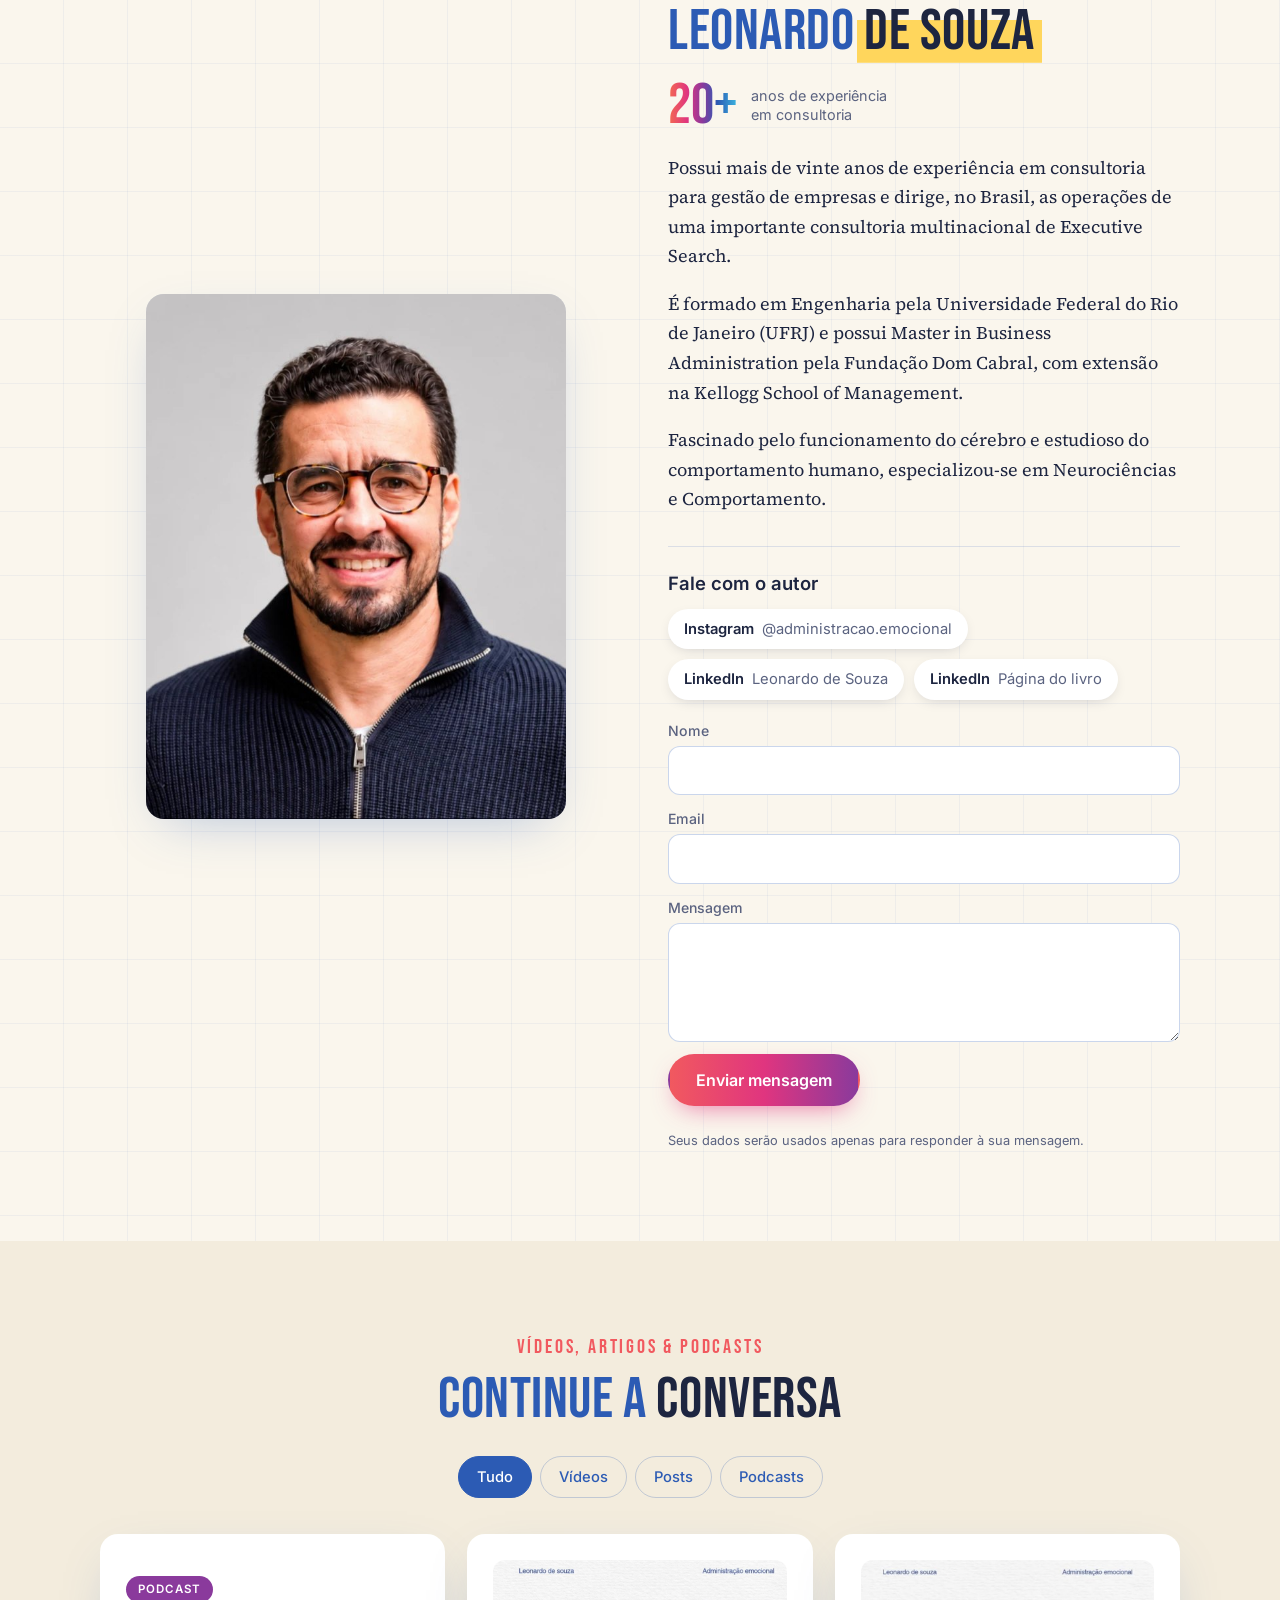
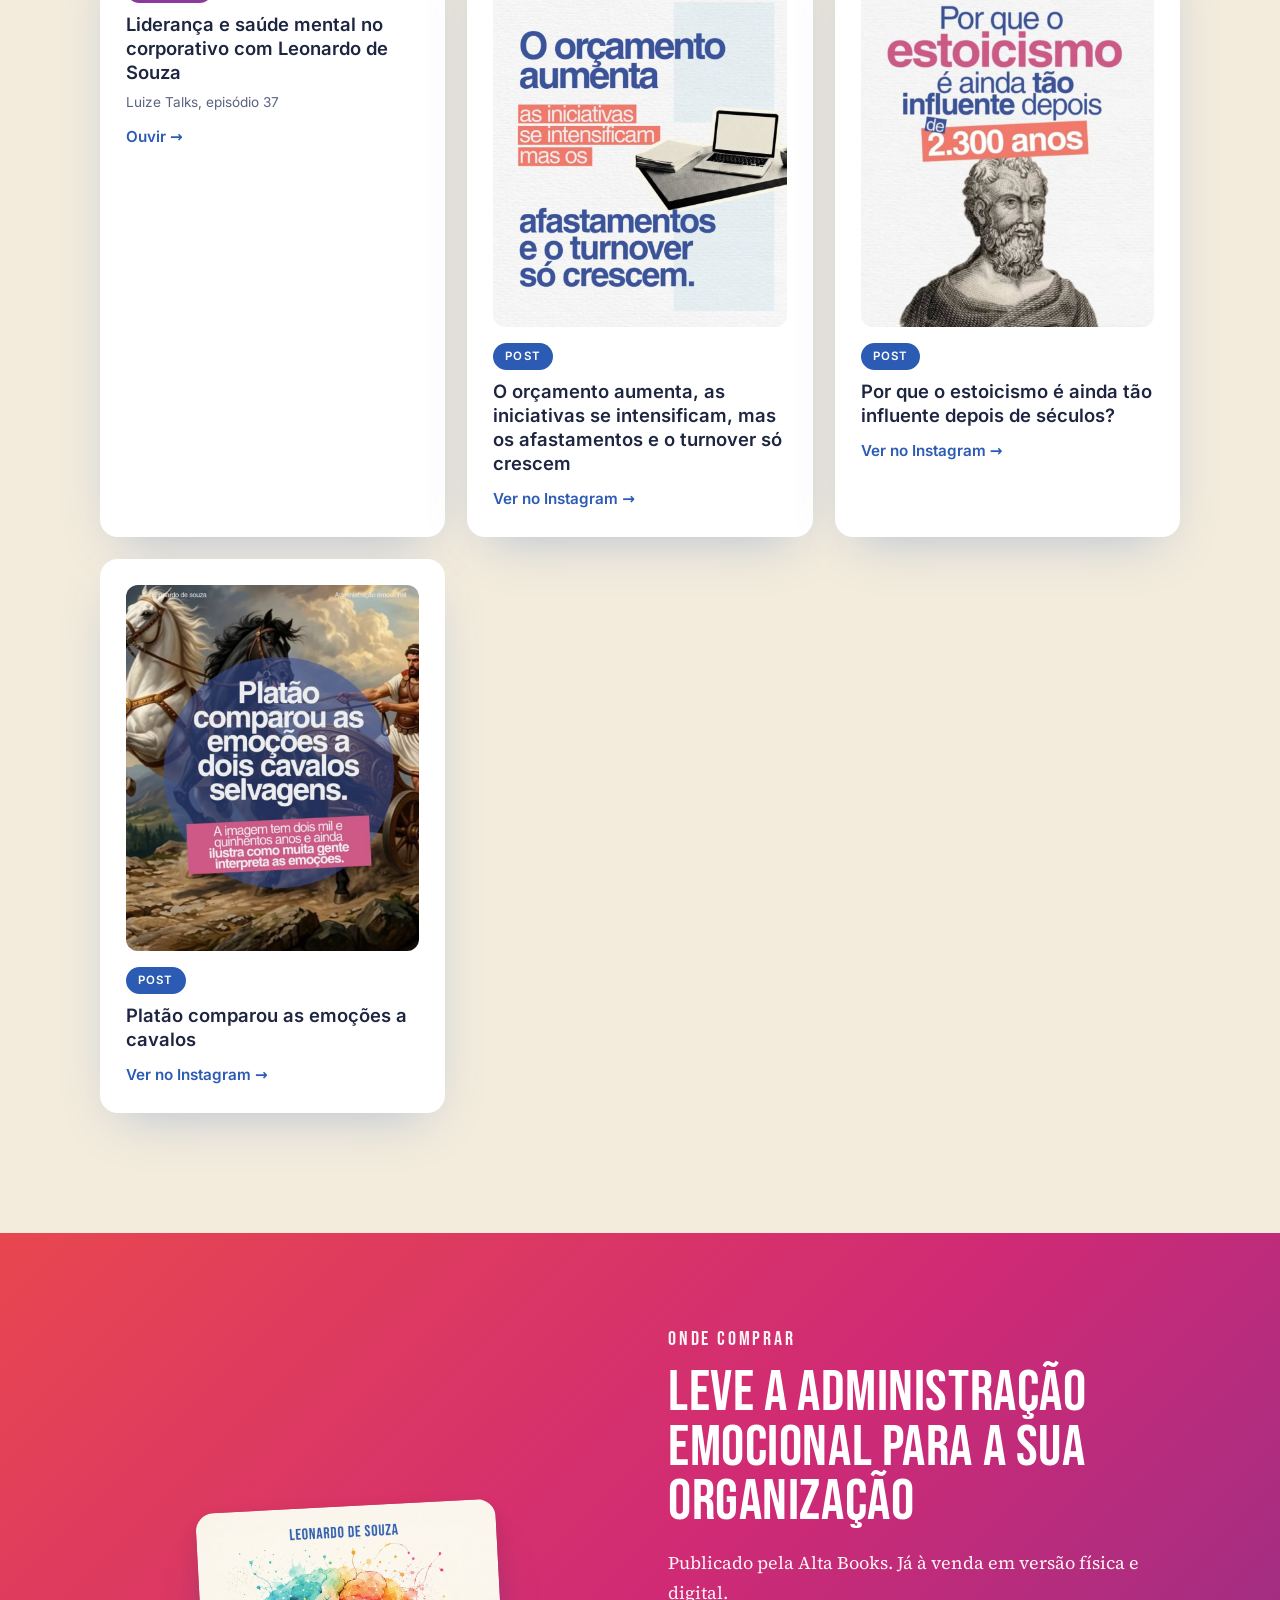
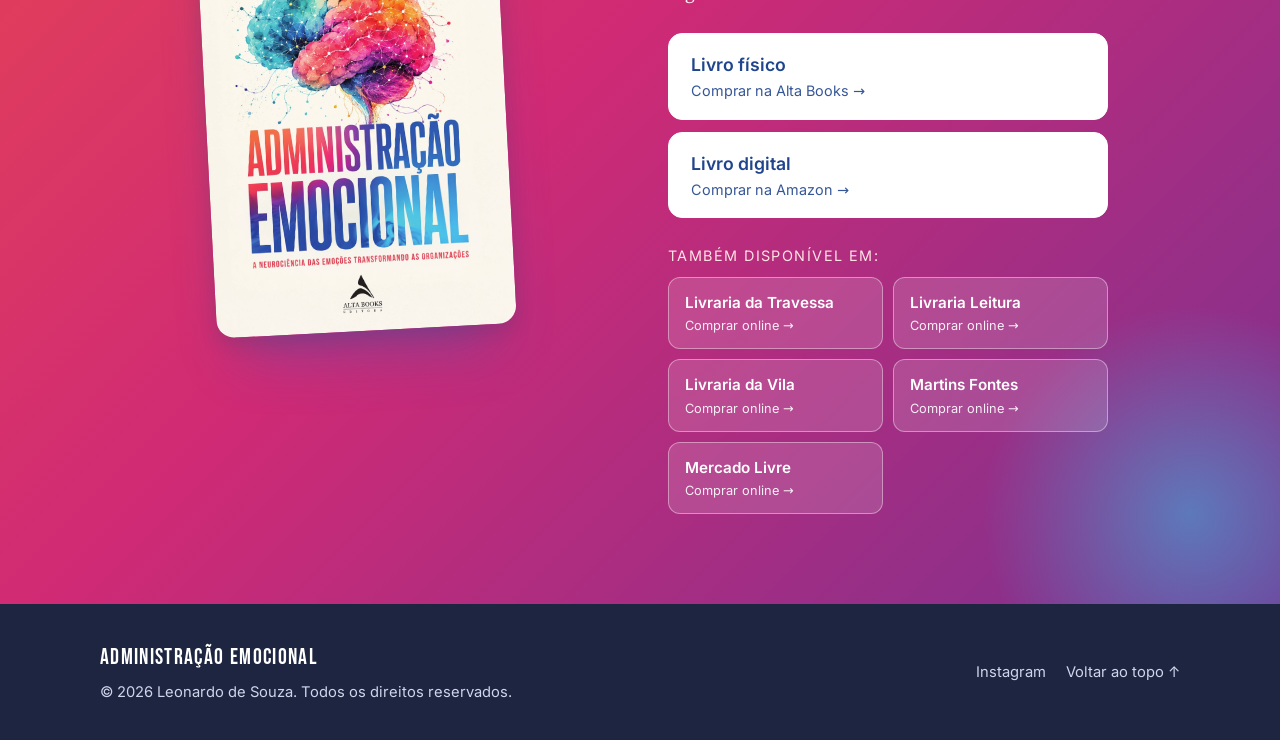
==== commit 7c1f1e67: "Mobile: layout resilient to missing webfonts (min-width, wrapping, condensed fallback), bust CSS cac" ====
--- a/administracao-emocional/index.html
+++ b/administracao-emocional/index.html
@@ -10,8 +10,8 @@
   <meta property="og:image" content="assets/capa.jpg">
   <link rel="icon" href="assets/favicon.png">
   <link rel="preload" href="assets/fonts/BebasNeue-400.woff2" as="font" type="font/woff2" crossorigin>
-  <link rel="stylesheet" href="css/fonts.css?v=23">
-  <link rel="stylesheet" href="css/style.css?v=23">
+  <link rel="stylesheet" href="css/fonts.css?v=24">
+  <link rel="stylesheet" href="css/style.css?v=24">
 </head>
 <body>
 <div class="progress" aria-hidden="true"></div>
@@ -214,7 +214,7 @@
 
 <div class="dock" role="complementary" aria-label="Comprar o livro"><div class="dock-txt"><strong>Administração Emocional</strong><span>Já à venda · físico e digital</span></div><a href="#comprar">Comprar o livro</a></div>
 
-<script src="conteudo.js?v=23" defer></script>
-<script src="js/main.js?v=23" defer></script>
+<script src="conteudo.js?v=24" defer></script>
+<script src="js/main.js?v=24" defer></script>
 </body>
 </html>
--- a/administracao-emocional/css/style.css
+++ b/administracao-emocional/css/style.css
@@ -391,3 +391,18 @@
 /* Podcast com capa: play no canto, para não cobrir a imagem */
 .pcast .thumb.capa .play{left:auto;top:auto;right:12px;bottom:12px;margin:0;width:48px;height:48px;background:rgba(255,255,255,.95)}
 .pcast .thumb.capa .play::after{left:19px;top:13px;border-left:15px solid var(--purple);border-top:11px solid transparent;border-bottom:11px solid transparent}
+
+/* ===== Robustez em celulares: o layout aguenta mesmo se as fontes demorarem ou falharem ===== */
+:root{--display:"Bebas Neue","Roboto Condensed","Arial Narrow","Oswald",sans-serif-condensed,Impact,sans-serif}
+.hero>*,.two-col>*,.cards>*,.pillars>*{min-width:0}
+h1,h2,h3,.subtitle,.lead,.eyebrow,.badge,.store,.card h3{overflow-wrap:anywhere}
+h1{font-size:clamp(2.3rem,11vw,7.2rem)}
+.cta-row{flex-wrap:wrap}
+.cta-row .btn{max-width:100%}
+@media (max-width:480px){
+  .subtitle{letter-spacing:.06em;font-size:.82rem}
+  .eyebrow{letter-spacing:.1em}
+  .btn-arrow{padding-left:22px}
+  .cta-row .btn{flex:1 1 auto;text-align:center;justify-content:center}
+  .lead{font-size:1.1rem;max-width:none}
+}
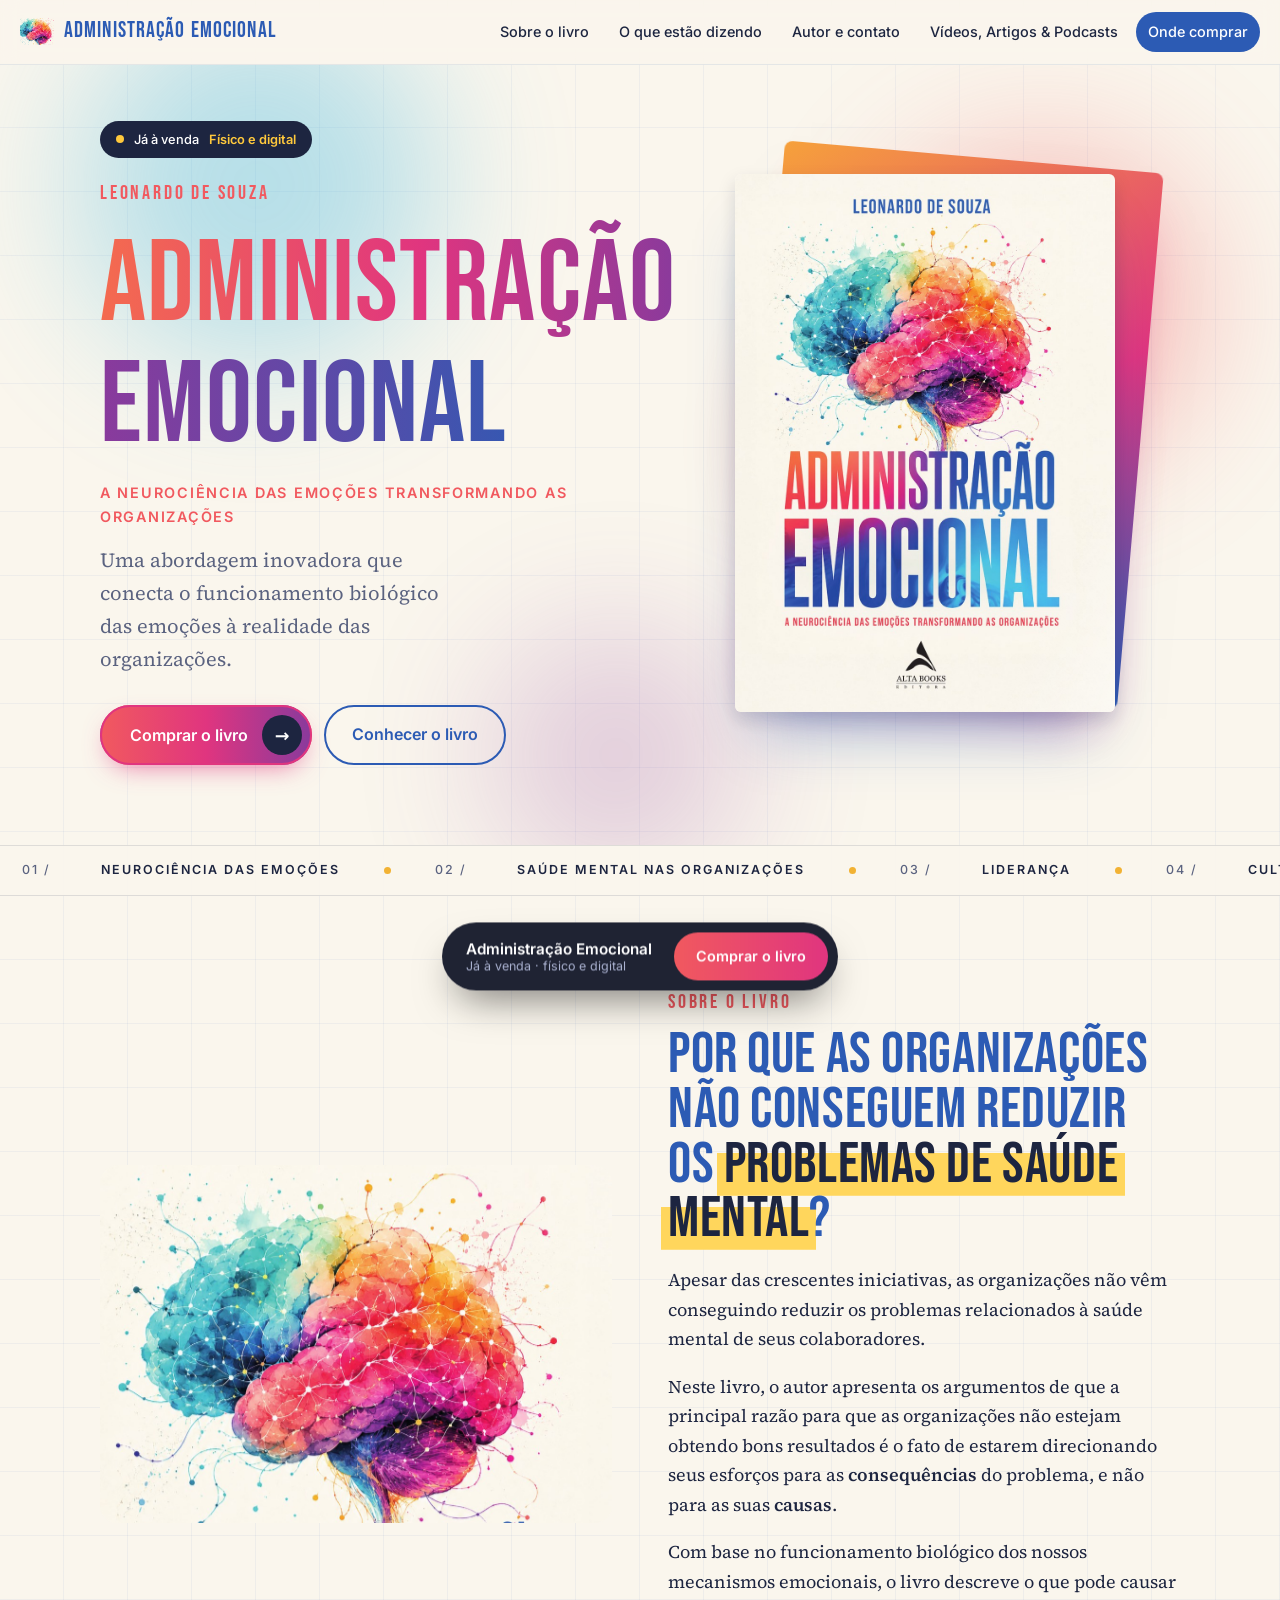
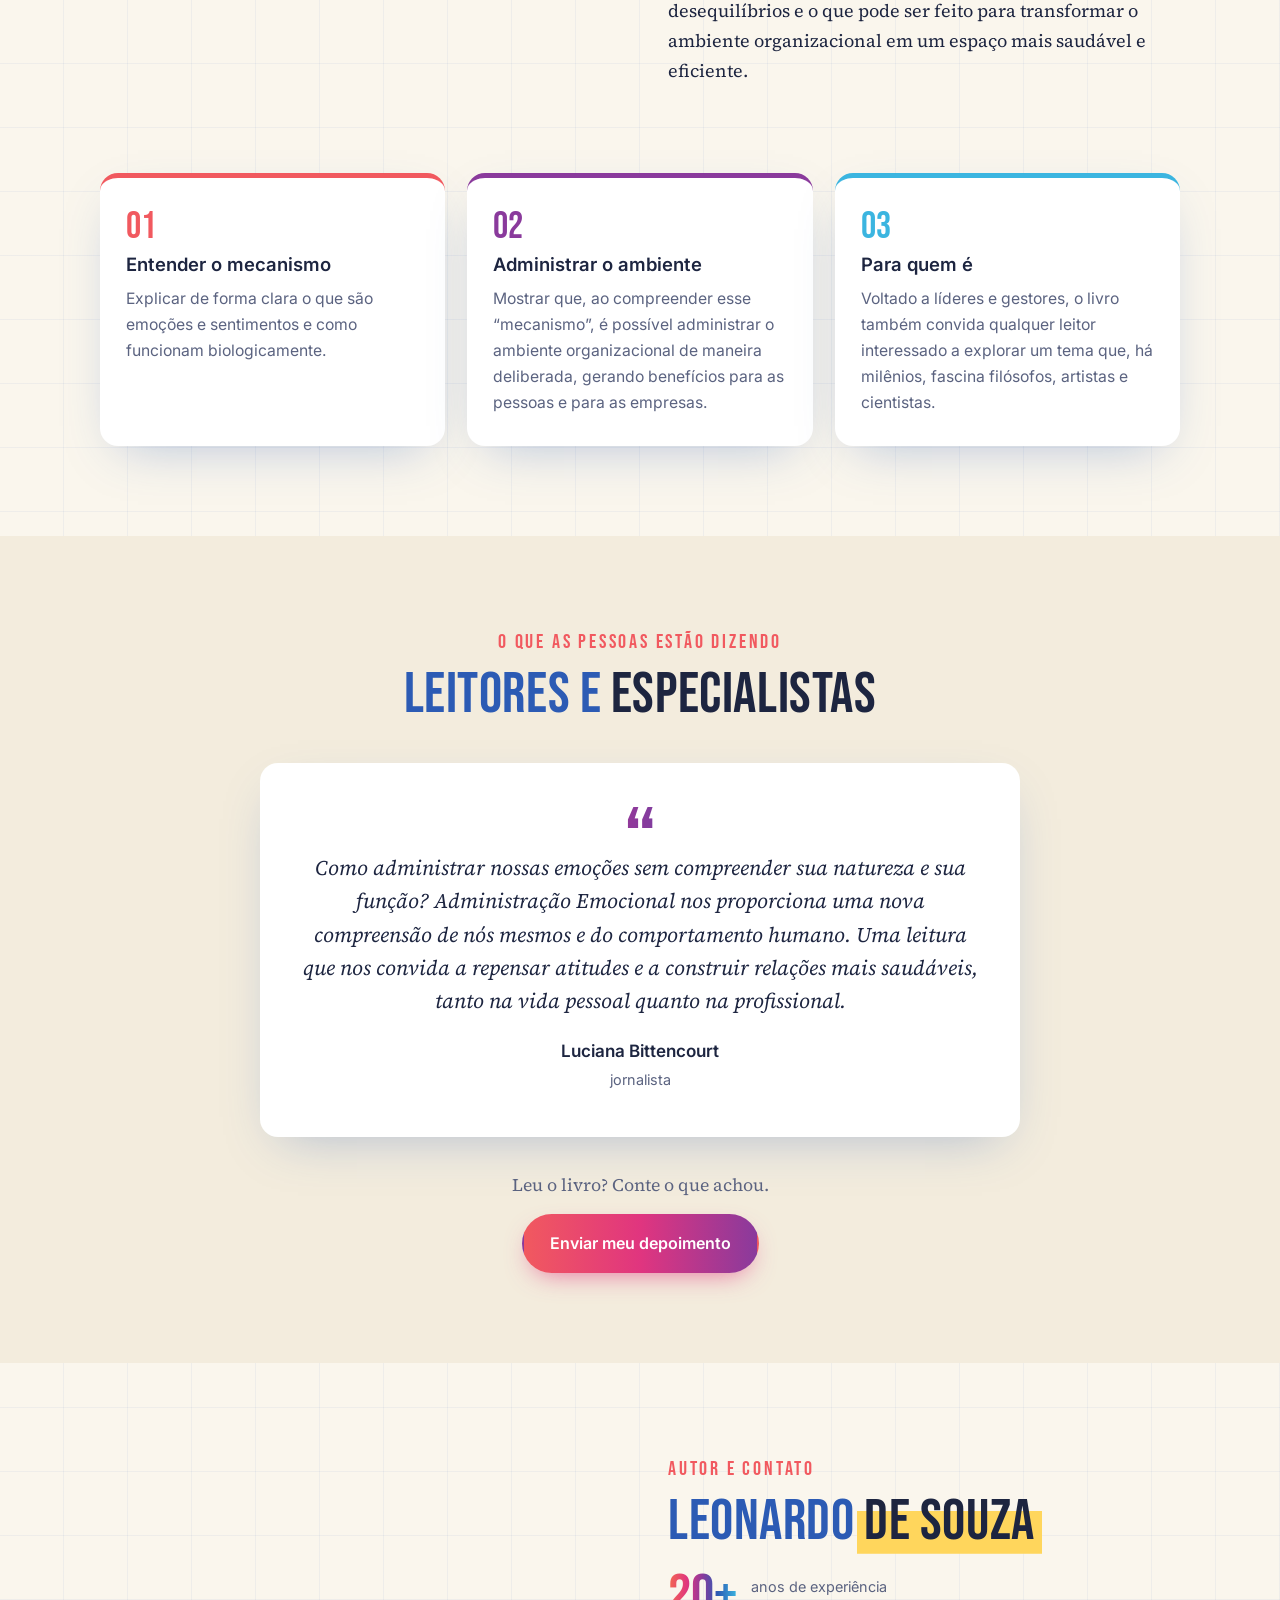
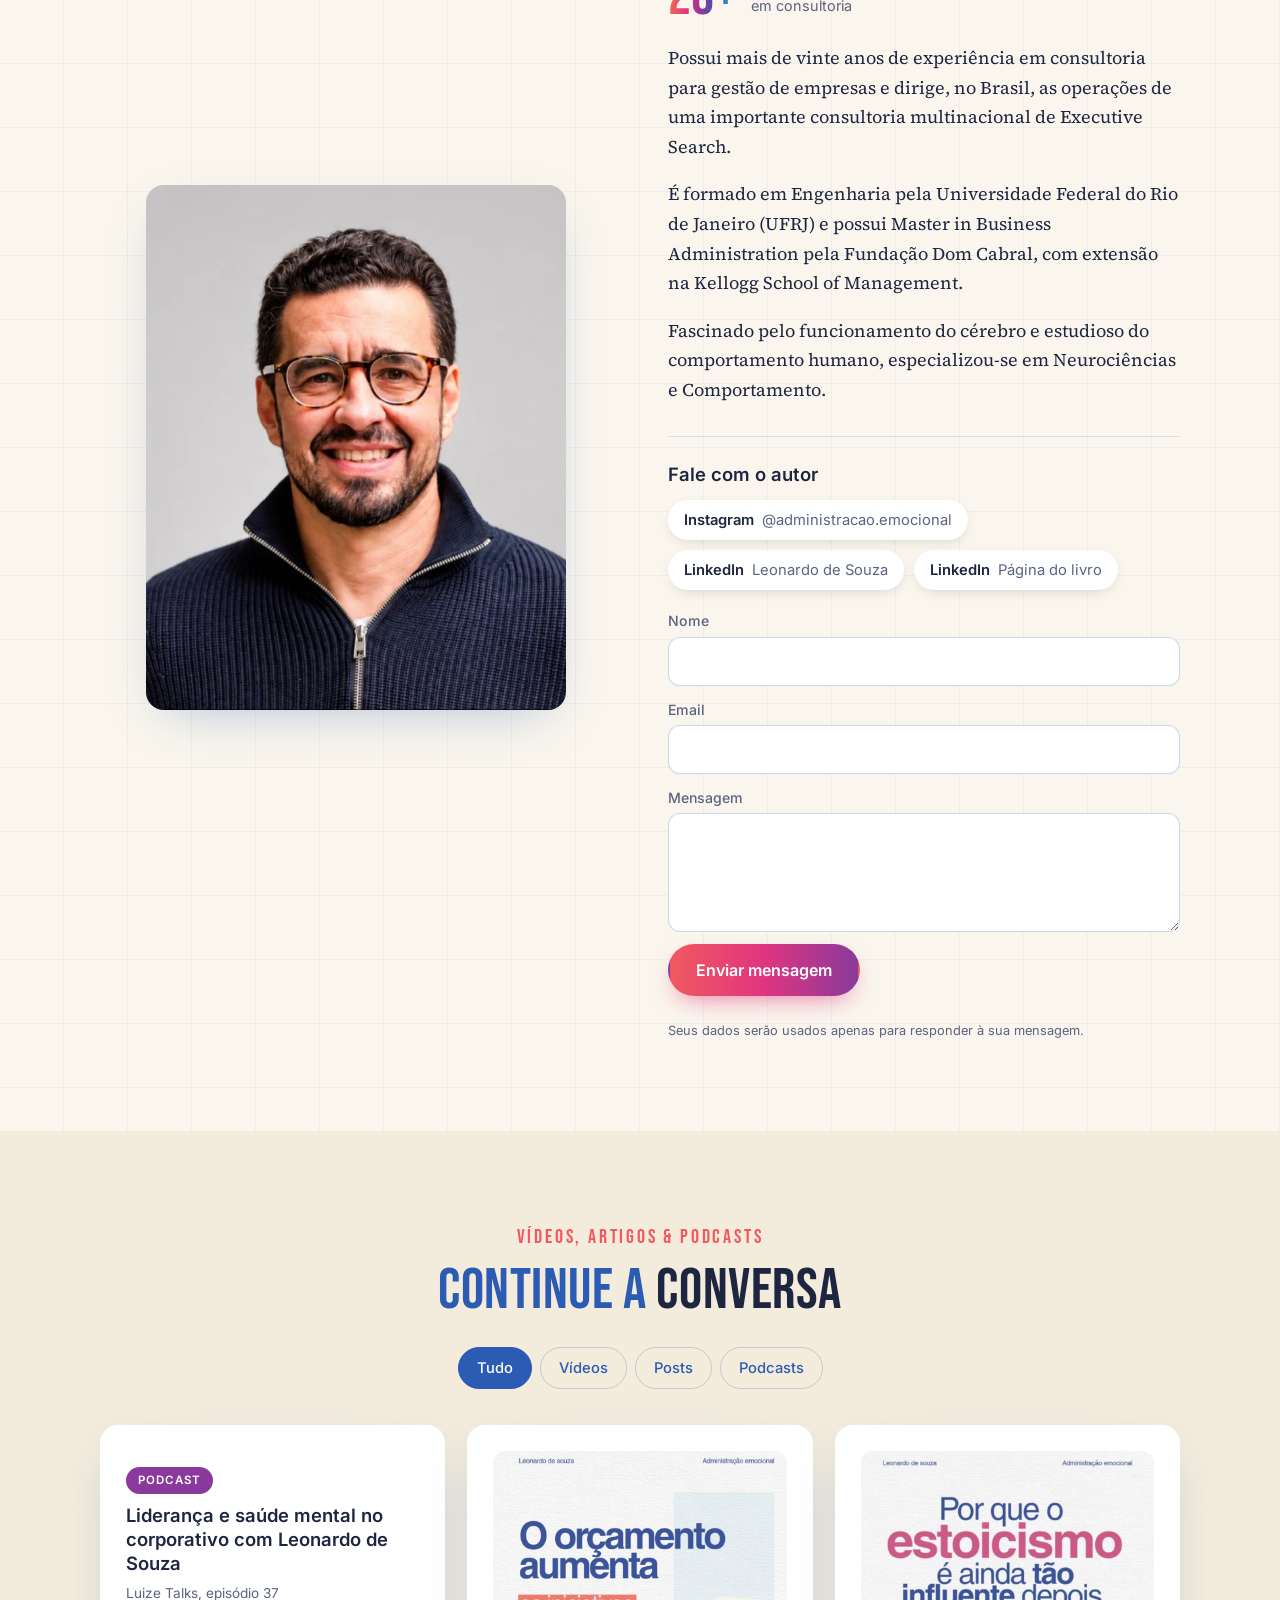
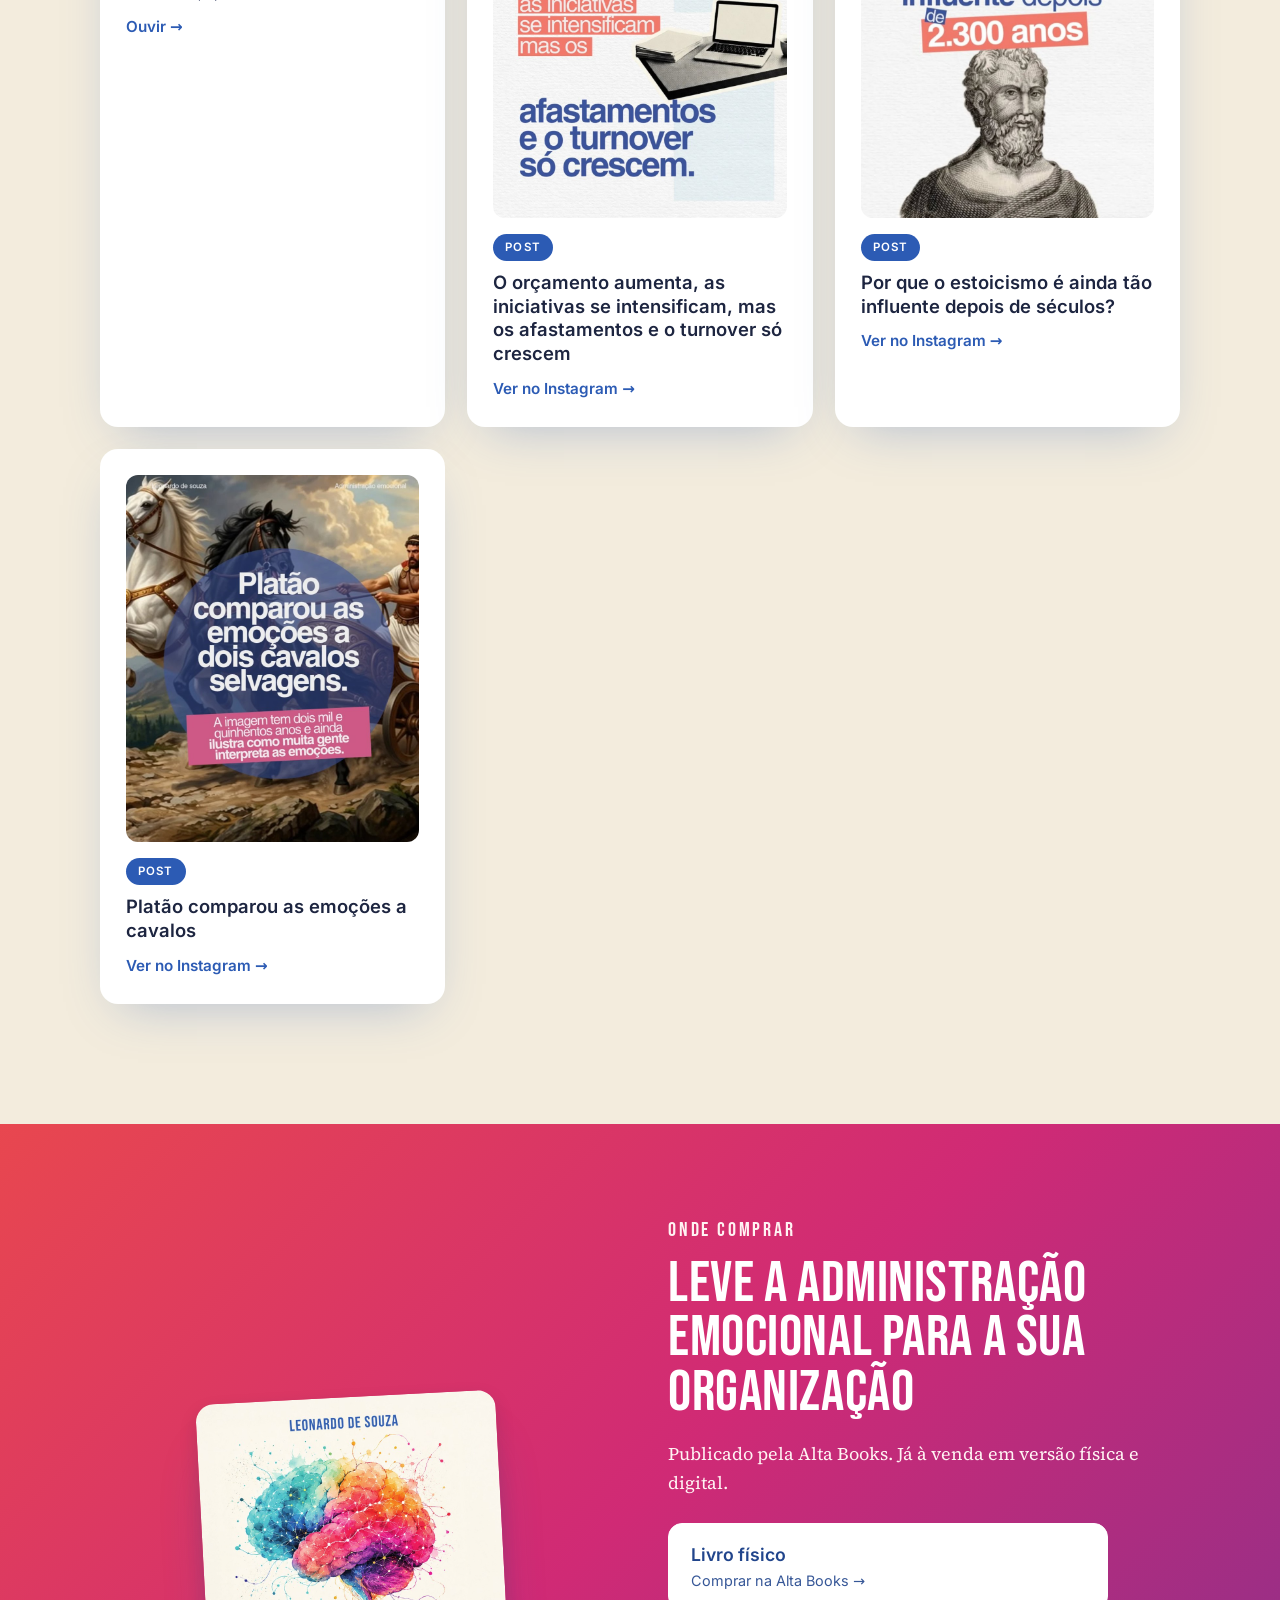
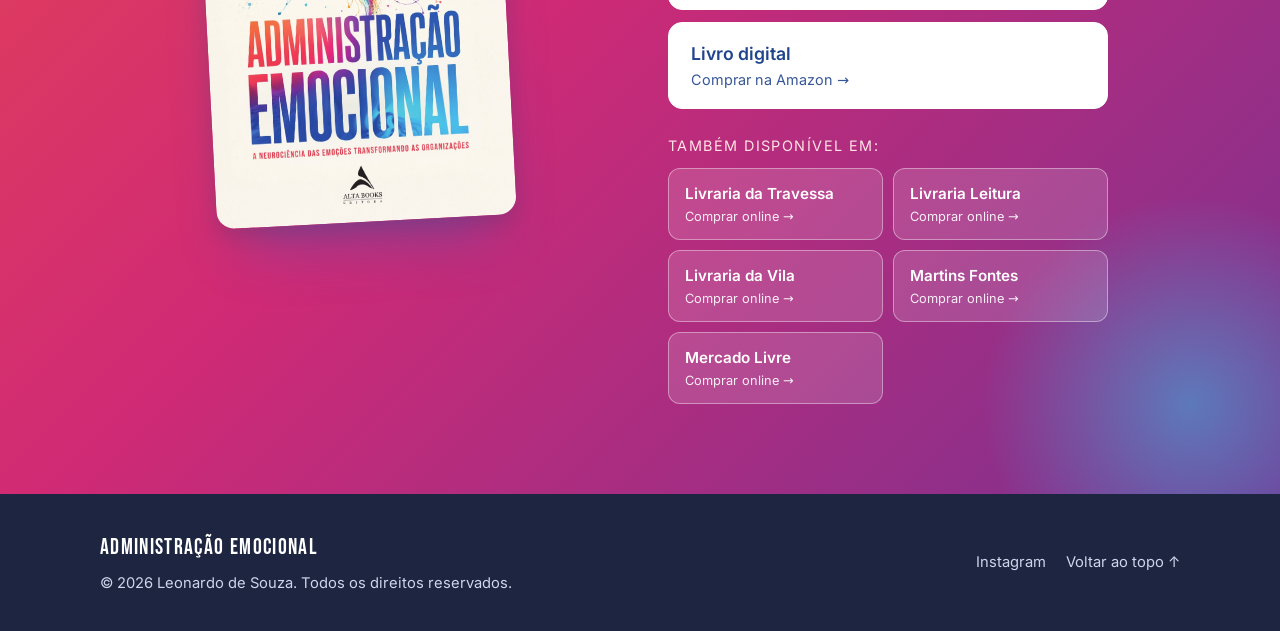
==== commit 18fda2ea: "Revert desktop CSS to v23 (identical pixels), scope mobile fixes to small screens, embed title font " ====
--- a/administracao-emocional/index.html
+++ b/administracao-emocional/index.html
@@ -10,8 +10,8 @@
   <meta property="og:image" content="assets/capa.jpg">
   <link rel="icon" href="assets/favicon.png">
   <link rel="preload" href="assets/fonts/BebasNeue-400.woff2" as="font" type="font/woff2" crossorigin>
-  <link rel="stylesheet" href="css/fonts.css?v=24">
-  <link rel="stylesheet" href="css/style.css?v=24">
+  <link rel="stylesheet" href="css/fonts.css?v=26">
+  <link rel="stylesheet" href="css/style.css?v=26">
 </head>
 <body>
 <div class="progress" aria-hidden="true"></div>
@@ -214,7 +214,7 @@
 
 <div class="dock" role="complementary" aria-label="Comprar o livro"><div class="dock-txt"><strong>Administração Emocional</strong><span>Já à venda · físico e digital</span></div><a href="#comprar">Comprar o livro</a></div>
 
-<script src="conteudo.js?v=24" defer></script>
-<script src="js/main.js?v=24" defer></script>
+<script src="conteudo.js?v=26" defer></script>
+<script src="js/main.js?v=26" defer></script>
 </body>
 </html>
--- a/administracao-emocional/css/style.css
+++ b/administracao-emocional/css/style.css
@@ -1,3 +1,5 @@
+/* Fonte do título embutida: garante o visual da capa mesmo se o arquivo de fonte falhar */
+@font-face{font-family:"Bebas Neue";font-style:normal;font-weight:400;font-display:swap;src:url([data-uri]) format("woff2")}
 /* Identidade visual extraída da capa: fundo creme, azul do título,
    gradiente coral → magenta → roxo → azul → ciano, tipografia condensada. */
 :root{
@@ -392,17 +394,27 @@
 .pcast .thumb.capa .play{left:auto;top:auto;right:12px;bottom:12px;margin:0;width:48px;height:48px;background:rgba(255,255,255,.95)}
 .pcast .thumb.capa .play::after{left:19px;top:13px;border-left:15px solid var(--purple);border-top:11px solid transparent;border-bottom:11px solid transparent}
 
-/* ===== Robustez em celulares: o layout aguenta mesmo se as fontes demorarem ou falharem ===== */
-:root{--display:"Bebas Neue","Roboto Condensed","Arial Narrow","Oswald",sans-serif-condensed,Impact,sans-serif}
-.hero>*,.two-col>*,.cards>*,.pillars>*{min-width:0}
-h1,h2,h3,.subtitle,.lead,.eyebrow,.badge,.store,.card h3{overflow-wrap:anywhere}
-h1{font-size:clamp(2.3rem,11vw,7.2rem)}
-.cta-row{flex-wrap:wrap}
-.cta-row .btn{max-width:100%}
+/* ===== Celular e telas pequenas (só afeta telas de até 880px; o desktop não muda) ===== */
+@media (max-width:880px){
+  .hero>*,.two-col>*,.cards>*,.pillars>*,.quotes>*{min-width:0}
+  h1{overflow-wrap:break-word}
+  .cta-row .btn{max-width:100%}
+  .stores,.stores li{min-width:0;width:100%}
+  .store{min-width:0;overflow-wrap:anywhere}
+  .contact ul,.contact li{max-width:100%;min-width:0}
+  .contact li a{max-width:100%;flex-wrap:wrap;overflow-wrap:anywhere}
+  .contact li a span{min-width:0;overflow-wrap:anywhere}
+}
 @media (max-width:480px){
-  .subtitle{letter-spacing:.06em;font-size:.82rem}
+  .subtitle{letter-spacing:.08em;font-size:.84rem}
   .eyebrow{letter-spacing:.1em}
-  .btn-arrow{padding-left:22px}
+  .stores.small{grid-template-columns:repeat(auto-fit,minmax(min(100%,150px),1fr))}
   .cta-row .btn{flex:1 1 auto;text-align:center;justify-content:center}
-  .lead{font-size:1.1rem;max-width:none}
-}
+}
+@media (max-width:340px){
+  .wrap,.hero{padding-left:16px;padding-right:16px}
+  .section{padding:52px 0}
+  .btn{padding:12px 18px;font-size:.95rem}
+  .btn-arrow{padding:7px 7px 7px 18px;gap:10px}
+  .pillar,.card,.quote{padding-left:18px;padding-right:18px}
+}
